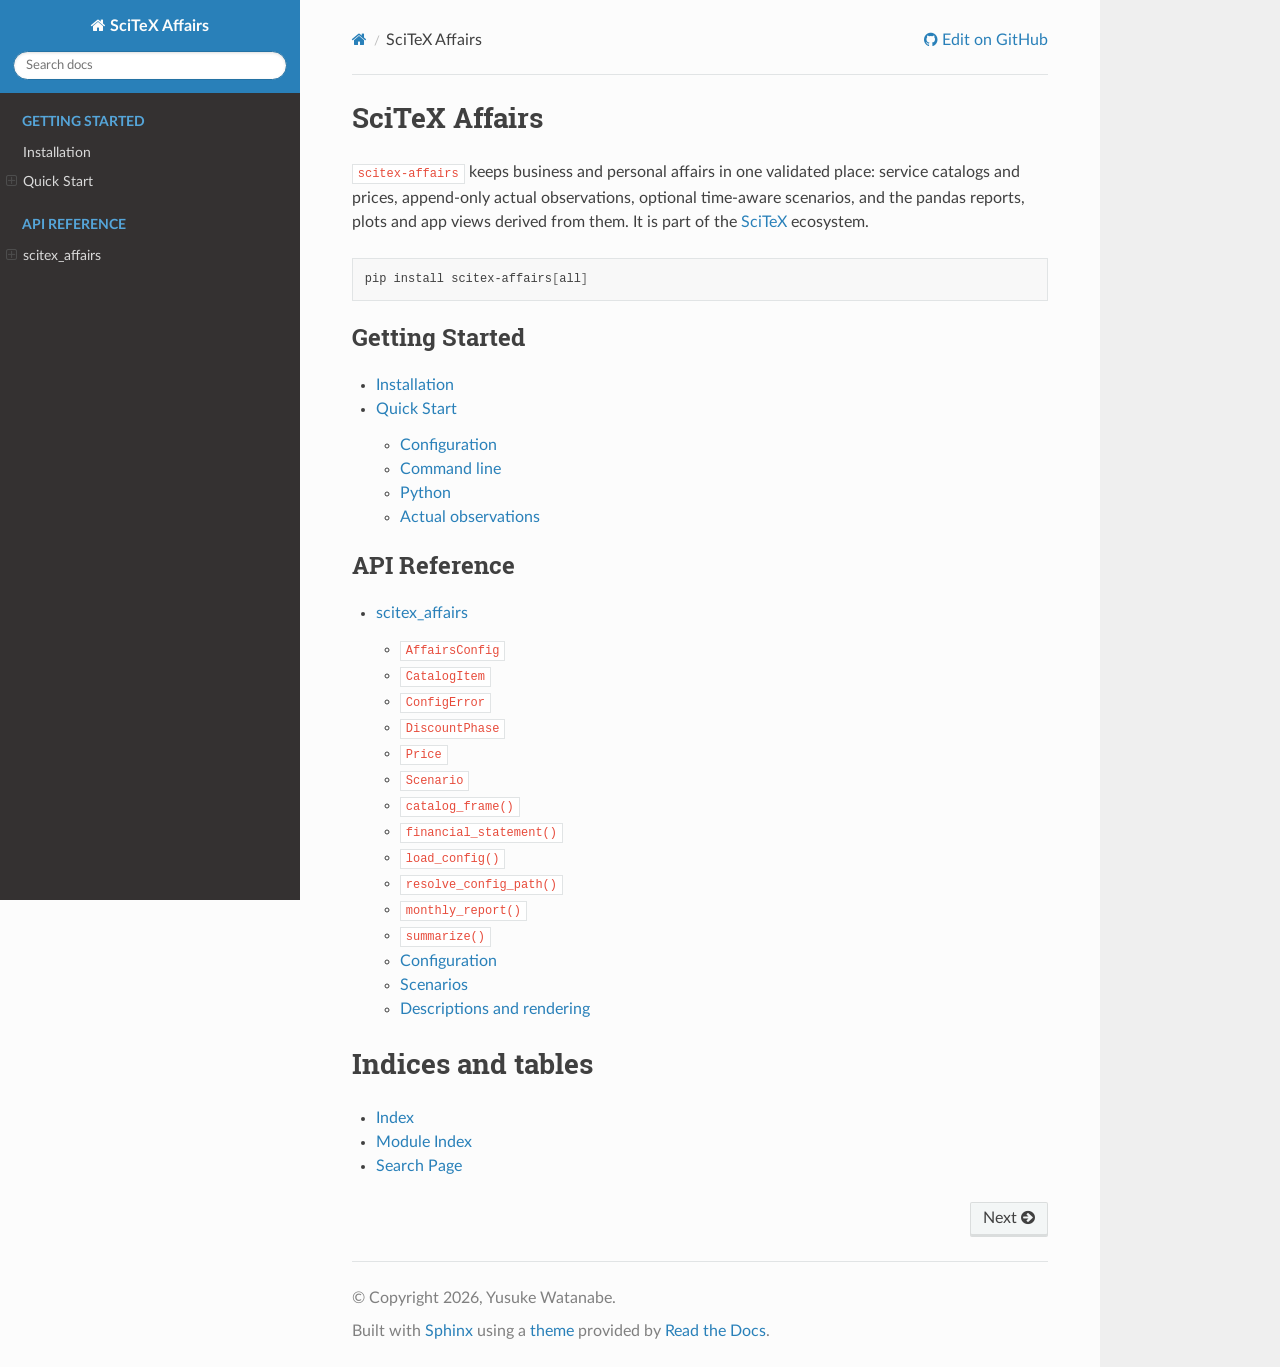
==== src/scitex_affairs/_sphinx_html/index.html @ 703b2a4b "Initial public release of scitex-affairs Business and personal affairs: catalogs, actuals, scenarios" ====
<!DOCTYPE html>
<html class="writer-html5" lang="en" data-content_root="./">
<head>
  <meta charset="utf-8" /><meta name="generator" content="Docutils 0.19: https://docutils.sourceforge.io/" />

  <meta name="viewport" content="width=device-width, initial-scale=1.0" />
  <title>SciTeX Affairs &mdash; SciTeX Affairs v0.1.0</title>
      <link rel="stylesheet" type="text/css" href="_static/pygments.css?v=b86133f3" />
      <link rel="stylesheet" type="text/css" href="_static/css/theme.css?v=9edc463e" />
      <link rel="stylesheet" type="text/css" href="_static/copybutton.css?v=76b2166b" />

  
      <script src="_static/jquery.js?v=5d32c60e"></script>
      <script src="_static/_sphinx_javascript_frameworks_compat.js?v=2cd50e6c"></script>
      <script src="_static/documentation_options.js?v=01f34227"></script>
      <script src="_static/doctools.js?v=9a2dae69"></script>
      <script src="_static/sphinx_highlight.js?v=dc90522c"></script>
      <script src="_static/clipboard.min.js?v=a7894cd8"></script>
      <script src="_static/copybutton.js?v=f281be69"></script>
    <script src="_static/js/theme.js"></script>
    <link rel="index" title="Index" href="genindex.html" />
    <link rel="search" title="Search" href="search.html" />
    <link rel="next" title="Installation" href="installation.html" /> 
</head>

<body class="wy-body-for-nav"> 
  <div class="wy-grid-for-nav">
    <nav data-toggle="wy-nav-shift" class="wy-nav-side">
      <div class="wy-side-scroll">
        <div class="wy-side-nav-search" >

          
          
          <a href="#" class="icon icon-home">
            SciTeX Affairs
          </a>
<div role="search">
  <form id="rtd-search-form" class="wy-form" action="search.html" method="get">
    <input type="text" name="q" placeholder="Search docs" aria-label="Search docs" />
    <input type="hidden" name="check_keywords" value="yes" />
    <input type="hidden" name="area" value="default" />
  </form>
</div>
        </div><div class="wy-menu wy-menu-vertical" data-spy="affix" role="navigation" aria-label="Navigation menu">
              <p class="caption" role="heading"><span class="caption-text">Getting Started</span></p>
<ul>
<li class="toctree-l1"><a class="reference internal" href="installation.html">Installation</a></li>
<li class="toctree-l1"><a class="reference internal" href="quickstart.html">Quick Start</a><ul>
<li class="toctree-l2"><a class="reference internal" href="quickstart.html#configuration">Configuration</a></li>
<li class="toctree-l2"><a class="reference internal" href="quickstart.html#command-line">Command line</a></li>
<li class="toctree-l2"><a class="reference internal" href="quickstart.html#python">Python</a></li>
<li class="toctree-l2"><a class="reference internal" href="quickstart.html#actual-observations">Actual observations</a></li>
</ul>
</li>
</ul>
<p class="caption" role="heading"><span class="caption-text">API Reference</span></p>
<ul>
<li class="toctree-l1"><a class="reference internal" href="api/scitex_affairs.html">scitex_affairs</a><ul>
<li class="toctree-l2"><a class="reference internal" href="api/scitex_affairs.html#scitex_affairs.AffairsConfig"><code class="docutils literal notranslate"><span class="pre">AffairsConfig</span></code></a><ul>
<li class="toctree-l3"><a class="reference internal" href="api/scitex_affairs.html#scitex_affairs.AffairsConfig.schema_version"><code class="docutils literal notranslate"><span class="pre">AffairsConfig.schema_version</span></code></a></li>
<li class="toctree-l3"><a class="reference internal" href="api/scitex_affairs.html#scitex_affairs.AffairsConfig.organization"><code class="docutils literal notranslate"><span class="pre">AffairsConfig.organization</span></code></a></li>
<li class="toctree-l3"><a class="reference internal" href="api/scitex_affairs.html#scitex_affairs.AffairsConfig.currency"><code class="docutils literal notranslate"><span class="pre">AffairsConfig.currency</span></code></a></li>
<li class="toctree-l3"><a class="reference internal" href="api/scitex_affairs.html#scitex_affairs.AffairsConfig.fiscal_year_start_month"><code class="docutils literal notranslate"><span class="pre">AffairsConfig.fiscal_year_start_month</span></code></a></li>
<li class="toctree-l3"><a class="reference internal" href="api/scitex_affairs.html#scitex_affairs.AffairsConfig.catalog"><code class="docutils literal notranslate"><span class="pre">AffairsConfig.catalog</span></code></a></li>
<li class="toctree-l3"><a class="reference internal" href="api/scitex_affairs.html#scitex_affairs.AffairsConfig.scenarios"><code class="docutils literal notranslate"><span class="pre">AffairsConfig.scenarios</span></code></a></li>
<li class="toctree-l3"><a class="reference internal" href="api/scitex_affairs.html#scitex_affairs.AffairsConfig.pricing_policies"><code class="docutils literal notranslate"><span class="pre">AffairsConfig.pricing_policies</span></code></a></li>
<li class="toctree-l3"><a class="reference internal" href="api/scitex_affairs.html#scitex_affairs.AffairsConfig.sources"><code class="docutils literal notranslate"><span class="pre">AffairsConfig.sources</span></code></a></li>
<li class="toctree-l3"><a class="reference internal" href="api/scitex_affairs.html#scitex_affairs.AffairsConfig.from_mapping"><code class="docutils literal notranslate"><span class="pre">AffairsConfig.from_mapping()</span></code></a></li>
</ul>
</li>
<li class="toctree-l2"><a class="reference internal" href="api/scitex_affairs.html#scitex_affairs.CatalogItem"><code class="docutils literal notranslate"><span class="pre">CatalogItem</span></code></a><ul>
<li class="toctree-l3"><a class="reference internal" href="api/scitex_affairs.html#scitex_affairs.CatalogItem.id"><code class="docutils literal notranslate"><span class="pre">CatalogItem.id</span></code></a></li>
<li class="toctree-l3"><a class="reference internal" href="api/scitex_affairs.html#scitex_affairs.CatalogItem.name"><code class="docutils literal notranslate"><span class="pre">CatalogItem.name</span></code></a></li>
<li class="toctree-l3"><a class="reference internal" href="api/scitex_affairs.html#scitex_affairs.CatalogItem.direction"><code class="docutils literal notranslate"><span class="pre">CatalogItem.direction</span></code></a></li>
<li class="toctree-l3"><a class="reference internal" href="api/scitex_affairs.html#scitex_affairs.CatalogItem.model"><code class="docutils literal notranslate"><span class="pre">CatalogItem.model</span></code></a></li>
<li class="toctree-l3"><a class="reference internal" href="api/scitex_affairs.html#scitex_affairs.CatalogItem.price"><code class="docutils literal notranslate"><span class="pre">CatalogItem.price</span></code></a></li>
<li class="toctree-l3"><a class="reference internal" href="api/scitex_affairs.html#scitex_affairs.CatalogItem.description"><code class="docutils literal notranslate"><span class="pre">CatalogItem.description</span></code></a></li>
<li class="toctree-l3"><a class="reference internal" href="api/scitex_affairs.html#scitex_affairs.CatalogItem.category"><code class="docutils literal notranslate"><span class="pre">CatalogItem.category</span></code></a></li>
<li class="toctree-l3"><a class="reference internal" href="api/scitex_affairs.html#scitex_affairs.CatalogItem.status"><code class="docutils literal notranslate"><span class="pre">CatalogItem.status</span></code></a></li>
<li class="toctree-l3"><a class="reference internal" href="api/scitex_affairs.html#scitex_affairs.CatalogItem.automated"><code class="docutils literal notranslate"><span class="pre">CatalogItem.automated</span></code></a></li>
<li class="toctree-l3"><a class="reference internal" href="api/scitex_affairs.html#scitex_affairs.CatalogItem.attributes"><code class="docutils literal notranslate"><span class="pre">CatalogItem.attributes</span></code></a></li>
<li class="toctree-l3"><a class="reference internal" href="api/scitex_affairs.html#scitex_affairs.CatalogItem.from_mapping"><code class="docutils literal notranslate"><span class="pre">CatalogItem.from_mapping()</span></code></a></li>
</ul>
</li>
<li class="toctree-l2"><a class="reference internal" href="api/scitex_affairs.html#scitex_affairs.ConfigError"><code class="docutils literal notranslate"><span class="pre">ConfigError</span></code></a></li>
<li class="toctree-l2"><a class="reference internal" href="api/scitex_affairs.html#scitex_affairs.DiscountPhase"><code class="docutils literal notranslate"><span class="pre">DiscountPhase</span></code></a><ul>
<li class="toctree-l3"><a class="reference internal" href="api/scitex_affairs.html#scitex_affairs.DiscountPhase.start"><code class="docutils literal notranslate"><span class="pre">DiscountPhase.start</span></code></a></li>
<li class="toctree-l3"><a class="reference internal" href="api/scitex_affairs.html#scitex_affairs.DiscountPhase.end"><code class="docutils literal notranslate"><span class="pre">DiscountPhase.end</span></code></a></li>
<li class="toctree-l3"><a class="reference internal" href="api/scitex_affairs.html#scitex_affairs.DiscountPhase.percent"><code class="docutils literal notranslate"><span class="pre">DiscountPhase.percent</span></code></a></li>
<li class="toctree-l3"><a class="reference internal" href="api/scitex_affairs.html#scitex_affairs.DiscountPhase.status"><code class="docutils literal notranslate"><span class="pre">DiscountPhase.status</span></code></a></li>
<li class="toctree-l3"><a class="reference internal" href="api/scitex_affairs.html#scitex_affairs.DiscountPhase.label"><code class="docutils literal notranslate"><span class="pre">DiscountPhase.label</span></code></a></li>
<li class="toctree-l3"><a class="reference internal" href="api/scitex_affairs.html#scitex_affairs.DiscountPhase.contains"><code class="docutils literal notranslate"><span class="pre">DiscountPhase.contains()</span></code></a></li>
</ul>
</li>
<li class="toctree-l2"><a class="reference internal" href="api/scitex_affairs.html#scitex_affairs.Price"><code class="docutils literal notranslate"><span class="pre">Price</span></code></a><ul>
<li class="toctree-l3"><a class="reference internal" href="api/scitex_affairs.html#scitex_affairs.Price.amount"><code class="docutils literal notranslate"><span class="pre">Price.amount</span></code></a></li>
<li class="toctree-l3"><a class="reference internal" href="api/scitex_affairs.html#scitex_affairs.Price.interval"><code class="docutils literal notranslate"><span class="pre">Price.interval</span></code></a></li>
<li class="toctree-l3"><a class="reference internal" href="api/scitex_affairs.html#scitex_affairs.Price.unit"><code class="docutils literal notranslate"><span class="pre">Price.unit</span></code></a></li>
<li class="toctree-l3"><a class="reference internal" href="api/scitex_affairs.html#scitex_affairs.Price.kind"><code class="docutils literal notranslate"><span class="pre">Price.kind</span></code></a></li>
<li class="toctree-l3"><a class="reference internal" href="api/scitex_affairs.html#scitex_affairs.Price.list_amount"><code class="docutils literal notranslate"><span class="pre">Price.list_amount</span></code></a></li>
<li class="toctree-l3"><a class="reference internal" href="api/scitex_affairs.html#scitex_affairs.Price.discount_percent"><code class="docutils literal notranslate"><span class="pre">Price.discount_percent</span></code></a></li>
<li class="toctree-l3"><a class="reference internal" href="api/scitex_affairs.html#scitex_affairs.Price.markup_percent"><code class="docutils literal notranslate"><span class="pre">Price.markup_percent</span></code></a></li>
<li class="toctree-l3"><a class="reference internal" href="api/scitex_affairs.html#scitex_affairs.Price.policy"><code class="docutils literal notranslate"><span class="pre">Price.policy</span></code></a></li>
<li class="toctree-l3"><a class="reference internal" href="api/scitex_affairs.html#scitex_affairs.Price.discount_schedule"><code class="docutils literal notranslate"><span class="pre">Price.discount_schedule</span></code></a></li>
<li class="toctree-l3"><a class="reference internal" href="api/scitex_affairs.html#scitex_affairs.Price.from_mapping"><code class="docutils literal notranslate"><span class="pre">Price.from_mapping()</span></code></a></li>
<li class="toctree-l3"><a class="reference internal" href="api/scitex_affairs.html#scitex_affairs.Price.amount_on"><code class="docutils literal notranslate"><span class="pre">Price.amount_on()</span></code></a></li>
</ul>
</li>
<li class="toctree-l2"><a class="reference internal" href="api/scitex_affairs.html#scitex_affairs.Scenario"><code class="docutils literal notranslate"><span class="pre">Scenario</span></code></a><ul>
<li class="toctree-l3"><a class="reference internal" href="api/scitex_affairs.html#scitex_affairs.Scenario.id"><code class="docutils literal notranslate"><span class="pre">Scenario.id</span></code></a></li>
<li class="toctree-l3"><a class="reference internal" href="api/scitex_affairs.html#scitex_affairs.Scenario.label"><code class="docutils literal notranslate"><span class="pre">Scenario.label</span></code></a></li>
<li class="toctree-l3"><a class="reference internal" href="api/scitex_affairs.html#scitex_affairs.Scenario.status"><code class="docutils literal notranslate"><span class="pre">Scenario.status</span></code></a></li>
<li class="toctree-l3"><a class="reference internal" href="api/scitex_affairs.html#scitex_affairs.Scenario.start_date"><code class="docutils literal notranslate"><span class="pre">Scenario.start_date</span></code></a></li>
<li class="toctree-l3"><a class="reference internal" href="api/scitex_affairs.html#scitex_affairs.Scenario.end_date"><code class="docutils literal notranslate"><span class="pre">Scenario.end_date</span></code></a></li>
<li class="toctree-l3"><a class="reference internal" href="api/scitex_affairs.html#scitex_affairs.Scenario.series"><code class="docutils literal notranslate"><span class="pre">Scenario.series</span></code></a></li>
<li class="toctree-l3"><a class="reference internal" href="api/scitex_affairs.html#scitex_affairs.Scenario.from_mapping"><code class="docutils literal notranslate"><span class="pre">Scenario.from_mapping()</span></code></a></li>
</ul>
</li>
<li class="toctree-l2"><a class="reference internal" href="api/scitex_affairs.html#scitex_affairs.catalog_frame"><code class="docutils literal notranslate"><span class="pre">catalog_frame()</span></code></a></li>
<li class="toctree-l2"><a class="reference internal" href="api/scitex_affairs.html#scitex_affairs.financial_statement"><code class="docutils literal notranslate"><span class="pre">financial_statement()</span></code></a></li>
<li class="toctree-l2"><a class="reference internal" href="api/scitex_affairs.html#scitex_affairs.load_config"><code class="docutils literal notranslate"><span class="pre">load_config()</span></code></a></li>
<li class="toctree-l2"><a class="reference internal" href="api/scitex_affairs.html#scitex_affairs.resolve_config_path"><code class="docutils literal notranslate"><span class="pre">resolve_config_path()</span></code></a></li>
<li class="toctree-l2"><a class="reference internal" href="api/scitex_affairs.html#scitex_affairs.monthly_report"><code class="docutils literal notranslate"><span class="pre">monthly_report()</span></code></a></li>
<li class="toctree-l2"><a class="reference internal" href="api/scitex_affairs.html#scitex_affairs.summarize"><code class="docutils literal notranslate"><span class="pre">summarize()</span></code></a></li>
<li class="toctree-l2"><a class="reference internal" href="api/scitex_affairs.html#module-scitex_affairs.config">Configuration</a><ul>
<li class="toctree-l3"><a class="reference internal" href="api/scitex_affairs.html#scitex_affairs.config.ConfigError"><code class="docutils literal notranslate"><span class="pre">ConfigError</span></code></a></li>
<li class="toctree-l3"><a class="reference internal" href="api/scitex_affairs.html#scitex_affairs.config.DiscountPhase"><code class="docutils literal notranslate"><span class="pre">DiscountPhase</span></code></a><ul>
<li class="toctree-l4"><a class="reference internal" href="api/scitex_affairs.html#scitex_affairs.config.DiscountPhase.start"><code class="docutils literal notranslate"><span class="pre">DiscountPhase.start</span></code></a></li>
<li class="toctree-l4"><a class="reference internal" href="api/scitex_affairs.html#scitex_affairs.config.DiscountPhase.end"><code class="docutils literal notranslate"><span class="pre">DiscountPhase.end</span></code></a></li>
<li class="toctree-l4"><a class="reference internal" href="api/scitex_affairs.html#scitex_affairs.config.DiscountPhase.percent"><code class="docutils literal notranslate"><span class="pre">DiscountPhase.percent</span></code></a></li>
<li class="toctree-l4"><a class="reference internal" href="api/scitex_affairs.html#scitex_affairs.config.DiscountPhase.status"><code class="docutils literal notranslate"><span class="pre">DiscountPhase.status</span></code></a></li>
<li class="toctree-l4"><a class="reference internal" href="api/scitex_affairs.html#scitex_affairs.config.DiscountPhase.label"><code class="docutils literal notranslate"><span class="pre">DiscountPhase.label</span></code></a></li>
<li class="toctree-l4"><a class="reference internal" href="api/scitex_affairs.html#scitex_affairs.config.DiscountPhase.contains"><code class="docutils literal notranslate"><span class="pre">DiscountPhase.contains()</span></code></a></li>
</ul>
</li>
<li class="toctree-l3"><a class="reference internal" href="api/scitex_affairs.html#scitex_affairs.config.Price"><code class="docutils literal notranslate"><span class="pre">Price</span></code></a><ul>
<li class="toctree-l4"><a class="reference internal" href="api/scitex_affairs.html#scitex_affairs.config.Price.amount"><code class="docutils literal notranslate"><span class="pre">Price.amount</span></code></a></li>
<li class="toctree-l4"><a class="reference internal" href="api/scitex_affairs.html#scitex_affairs.config.Price.interval"><code class="docutils literal notranslate"><span class="pre">Price.interval</span></code></a></li>
<li class="toctree-l4"><a class="reference internal" href="api/scitex_affairs.html#scitex_affairs.config.Price.unit"><code class="docutils literal notranslate"><span class="pre">Price.unit</span></code></a></li>
<li class="toctree-l4"><a class="reference internal" href="api/scitex_affairs.html#scitex_affairs.config.Price.kind"><code class="docutils literal notranslate"><span class="pre">Price.kind</span></code></a></li>
<li class="toctree-l4"><a class="reference internal" href="api/scitex_affairs.html#scitex_affairs.config.Price.list_amount"><code class="docutils literal notranslate"><span class="pre">Price.list_amount</span></code></a></li>
<li class="toctree-l4"><a class="reference internal" href="api/scitex_affairs.html#scitex_affairs.config.Price.discount_percent"><code class="docutils literal notranslate"><span class="pre">Price.discount_percent</span></code></a></li>
<li class="toctree-l4"><a class="reference internal" href="api/scitex_affairs.html#scitex_affairs.config.Price.markup_percent"><code class="docutils literal notranslate"><span class="pre">Price.markup_percent</span></code></a></li>
<li class="toctree-l4"><a class="reference internal" href="api/scitex_affairs.html#scitex_affairs.config.Price.policy"><code class="docutils literal notranslate"><span class="pre">Price.policy</span></code></a></li>
<li class="toctree-l4"><a class="reference internal" href="api/scitex_affairs.html#scitex_affairs.config.Price.discount_schedule"><code class="docutils literal notranslate"><span class="pre">Price.discount_schedule</span></code></a></li>
<li class="toctree-l4"><a class="reference internal" href="api/scitex_affairs.html#scitex_affairs.config.Price.from_mapping"><code class="docutils literal notranslate"><span class="pre">Price.from_mapping()</span></code></a></li>
<li class="toctree-l4"><a class="reference internal" href="api/scitex_affairs.html#scitex_affairs.config.Price.amount_on"><code class="docutils literal notranslate"><span class="pre">Price.amount_on()</span></code></a></li>
</ul>
</li>
<li class="toctree-l3"><a class="reference internal" href="api/scitex_affairs.html#scitex_affairs.config.CatalogItem"><code class="docutils literal notranslate"><span class="pre">CatalogItem</span></code></a><ul>
<li class="toctree-l4"><a class="reference internal" href="api/scitex_affairs.html#scitex_affairs.config.CatalogItem.id"><code class="docutils literal notranslate"><span class="pre">CatalogItem.id</span></code></a></li>
<li class="toctree-l4"><a class="reference internal" href="api/scitex_affairs.html#scitex_affairs.config.CatalogItem.name"><code class="docutils literal notranslate"><span class="pre">CatalogItem.name</span></code></a></li>
<li class="toctree-l4"><a class="reference internal" href="api/scitex_affairs.html#scitex_affairs.config.CatalogItem.direction"><code class="docutils literal notranslate"><span class="pre">CatalogItem.direction</span></code></a></li>
<li class="toctree-l4"><a class="reference internal" href="api/scitex_affairs.html#scitex_affairs.config.CatalogItem.model"><code class="docutils literal notranslate"><span class="pre">CatalogItem.model</span></code></a></li>
<li class="toctree-l4"><a class="reference internal" href="api/scitex_affairs.html#scitex_affairs.config.CatalogItem.price"><code class="docutils literal notranslate"><span class="pre">CatalogItem.price</span></code></a></li>
<li class="toctree-l4"><a class="reference internal" href="api/scitex_affairs.html#scitex_affairs.config.CatalogItem.description"><code class="docutils literal notranslate"><span class="pre">CatalogItem.description</span></code></a></li>
<li class="toctree-l4"><a class="reference internal" href="api/scitex_affairs.html#scitex_affairs.config.CatalogItem.category"><code class="docutils literal notranslate"><span class="pre">CatalogItem.category</span></code></a></li>
<li class="toctree-l4"><a class="reference internal" href="api/scitex_affairs.html#scitex_affairs.config.CatalogItem.status"><code class="docutils literal notranslate"><span class="pre">CatalogItem.status</span></code></a></li>
<li class="toctree-l4"><a class="reference internal" href="api/scitex_affairs.html#scitex_affairs.config.CatalogItem.automated"><code class="docutils literal notranslate"><span class="pre">CatalogItem.automated</span></code></a></li>
<li class="toctree-l4"><a class="reference internal" href="api/scitex_affairs.html#scitex_affairs.config.CatalogItem.attributes"><code class="docutils literal notranslate"><span class="pre">CatalogItem.attributes</span></code></a></li>
<li class="toctree-l4"><a class="reference internal" href="api/scitex_affairs.html#scitex_affairs.config.CatalogItem.from_mapping"><code class="docutils literal notranslate"><span class="pre">CatalogItem.from_mapping()</span></code></a></li>
</ul>
</li>
<li class="toctree-l3"><a class="reference internal" href="api/scitex_affairs.html#scitex_affairs.config.Scenario"><code class="docutils literal notranslate"><span class="pre">Scenario</span></code></a><ul>
<li class="toctree-l4"><a class="reference internal" href="api/scitex_affairs.html#scitex_affairs.config.Scenario.id"><code class="docutils literal notranslate"><span class="pre">Scenario.id</span></code></a></li>
<li class="toctree-l4"><a class="reference internal" href="api/scitex_affairs.html#scitex_affairs.config.Scenario.label"><code class="docutils literal notranslate"><span class="pre">Scenario.label</span></code></a></li>
<li class="toctree-l4"><a class="reference internal" href="api/scitex_affairs.html#scitex_affairs.config.Scenario.status"><code class="docutils literal notranslate"><span class="pre">Scenario.status</span></code></a></li>
<li class="toctree-l4"><a class="reference internal" href="api/scitex_affairs.html#scitex_affairs.config.Scenario.start_date"><code class="docutils literal notranslate"><span class="pre">Scenario.start_date</span></code></a></li>
<li class="toctree-l4"><a class="reference internal" href="api/scitex_affairs.html#scitex_affairs.config.Scenario.end_date"><code class="docutils literal notranslate"><span class="pre">Scenario.end_date</span></code></a></li>
<li class="toctree-l4"><a class="reference internal" href="api/scitex_affairs.html#scitex_affairs.config.Scenario.series"><code class="docutils literal notranslate"><span class="pre">Scenario.series</span></code></a></li>
<li class="toctree-l4"><a class="reference internal" href="api/scitex_affairs.html#scitex_affairs.config.Scenario.from_mapping"><code class="docutils literal notranslate"><span class="pre">Scenario.from_mapping()</span></code></a></li>
</ul>
</li>
<li class="toctree-l3"><a class="reference internal" href="api/scitex_affairs.html#scitex_affairs.config.AffairsConfig"><code class="docutils literal notranslate"><span class="pre">AffairsConfig</span></code></a><ul>
<li class="toctree-l4"><a class="reference internal" href="api/scitex_affairs.html#scitex_affairs.config.AffairsConfig.schema_version"><code class="docutils literal notranslate"><span class="pre">AffairsConfig.schema_version</span></code></a></li>
<li class="toctree-l4"><a class="reference internal" href="api/scitex_affairs.html#scitex_affairs.config.AffairsConfig.organization"><code class="docutils literal notranslate"><span class="pre">AffairsConfig.organization</span></code></a></li>
<li class="toctree-l4"><a class="reference internal" href="api/scitex_affairs.html#scitex_affairs.config.AffairsConfig.currency"><code class="docutils literal notranslate"><span class="pre">AffairsConfig.currency</span></code></a></li>
<li class="toctree-l4"><a class="reference internal" href="api/scitex_affairs.html#scitex_affairs.config.AffairsConfig.fiscal_year_start_month"><code class="docutils literal notranslate"><span class="pre">AffairsConfig.fiscal_year_start_month</span></code></a></li>
<li class="toctree-l4"><a class="reference internal" href="api/scitex_affairs.html#scitex_affairs.config.AffairsConfig.catalog"><code class="docutils literal notranslate"><span class="pre">AffairsConfig.catalog</span></code></a></li>
<li class="toctree-l4"><a class="reference internal" href="api/scitex_affairs.html#scitex_affairs.config.AffairsConfig.scenarios"><code class="docutils literal notranslate"><span class="pre">AffairsConfig.scenarios</span></code></a></li>
<li class="toctree-l4"><a class="reference internal" href="api/scitex_affairs.html#scitex_affairs.config.AffairsConfig.pricing_policies"><code class="docutils literal notranslate"><span class="pre">AffairsConfig.pricing_policies</span></code></a></li>
<li class="toctree-l4"><a class="reference internal" href="api/scitex_affairs.html#scitex_affairs.config.AffairsConfig.sources"><code class="docutils literal notranslate"><span class="pre">AffairsConfig.sources</span></code></a></li>
<li class="toctree-l4"><a class="reference internal" href="api/scitex_affairs.html#scitex_affairs.config.AffairsConfig.from_mapping"><code class="docutils literal notranslate"><span class="pre">AffairsConfig.from_mapping()</span></code></a></li>
</ul>
</li>
<li class="toctree-l3"><a class="reference internal" href="api/scitex_affairs.html#scitex_affairs.config.resolve_config_path"><code class="docutils literal notranslate"><span class="pre">resolve_config_path()</span></code></a></li>
<li class="toctree-l3"><a class="reference internal" href="api/scitex_affairs.html#scitex_affairs.config.load_config"><code class="docutils literal notranslate"><span class="pre">load_config()</span></code></a></li>
</ul>
</li>
<li class="toctree-l2"><a class="reference internal" href="api/scitex_affairs.html#module-scitex_affairs.scenario">Scenarios</a><ul>
<li class="toctree-l3"><a class="reference internal" href="api/scitex_affairs.html#scitex_affairs.scenario.monthly_report"><code class="docutils literal notranslate"><span class="pre">monthly_report()</span></code></a></li>
</ul>
</li>
<li class="toctree-l2"><a class="reference internal" href="api/scitex_affairs.html#module-scitex_affairs.describe">Descriptions and rendering</a><ul>
<li class="toctree-l3"><a class="reference internal" href="api/scitex_affairs.html#scitex_affairs.describe.catalog_frame"><code class="docutils literal notranslate"><span class="pre">catalog_frame()</span></code></a></li>
<li class="toctree-l3"><a class="reference internal" href="api/scitex_affairs.html#scitex_affairs.describe.summarize"><code class="docutils literal notranslate"><span class="pre">summarize()</span></code></a></li>
<li class="toctree-l3"><a class="reference internal" href="api/scitex_affairs.html#scitex_affairs.describe.financial_statement"><code class="docutils literal notranslate"><span class="pre">financial_statement()</span></code></a></li>
<li class="toctree-l3"><a class="reference internal" href="api/scitex_affairs.html#scitex_affairs.render.render_frame"><code class="docutils literal notranslate"><span class="pre">render_frame()</span></code></a></li>
<li class="toctree-l3"><a class="reference internal" href="api/scitex_affairs.html#scitex_affairs.render.write_frame"><code class="docutils literal notranslate"><span class="pre">write_frame()</span></code></a></li>
</ul>
</li>
</ul>
</li>
</ul>

        </div>
      </div>
    </nav>

    <section data-toggle="wy-nav-shift" class="wy-nav-content-wrap"><nav class="wy-nav-top" aria-label="Mobile navigation menu" >
          <i data-toggle="wy-nav-top" class="fa fa-bars"></i>
          <a href="#">SciTeX Affairs</a>
      </nav>

      <div class="wy-nav-content">
        <div class="rst-content">
          <div role="navigation" aria-label="Page navigation">
  <ul class="wy-breadcrumbs">
      <li><a href="#" class="icon icon-home" aria-label="Home"></a></li>
      <li class="breadcrumb-item active">SciTeX Affairs</li>
      <li class="wy-breadcrumbs-aside">
              <a href="https://github.com/scitex-ai/scitex-affairs/blob/develop/docs/sphinx/index.rst" class="fa fa-github"> Edit on GitHub</a>
      </li>
  </ul>
  <hr/>
</div>
          <div role="main" class="document" itemscope="itemscope" itemtype="http://schema.org/Article">
           <div itemprop="articleBody">
             
  <section id="scitex-affairs">
<h1>SciTeX Affairs<a class="headerlink" href="#scitex-affairs" title="Link to this heading"></a></h1>
<p><code class="docutils literal notranslate"><span class="pre">scitex-affairs</span></code> keeps business and personal affairs in one validated place:
service catalogs and prices, append-only actual observations, optional
time-aware scenarios, and the pandas reports, plots and app views derived
from them. It is part of the <a class="reference external" href="https://scitex.ai">SciTeX</a> ecosystem.</p>
<div class="highlight-bash notranslate"><div class="highlight"><pre><span></span>pip<span class="w"> </span>install<span class="w"> </span>scitex-affairs<span class="o">[</span>all<span class="o">]</span>
</pre></div>
</div>
<div class="toctree-wrapper compound">
<p class="caption" role="heading"><span class="caption-text">Getting Started</span></p>
<ul>
<li class="toctree-l1"><a class="reference internal" href="installation.html">Installation</a></li>
<li class="toctree-l1"><a class="reference internal" href="quickstart.html">Quick Start</a><ul>
<li class="toctree-l2"><a class="reference internal" href="quickstart.html#configuration">Configuration</a></li>
<li class="toctree-l2"><a class="reference internal" href="quickstart.html#command-line">Command line</a></li>
<li class="toctree-l2"><a class="reference internal" href="quickstart.html#python">Python</a></li>
<li class="toctree-l2"><a class="reference internal" href="quickstart.html#actual-observations">Actual observations</a></li>
</ul>
</li>
</ul>
</div>
<div class="toctree-wrapper compound">
<p class="caption" role="heading"><span class="caption-text">API Reference</span></p>
<ul>
<li class="toctree-l1"><a class="reference internal" href="api/scitex_affairs.html">scitex_affairs</a><ul>
<li class="toctree-l2"><a class="reference internal" href="api/scitex_affairs.html#scitex_affairs.AffairsConfig"><code class="docutils literal notranslate"><span class="pre">AffairsConfig</span></code></a></li>
<li class="toctree-l2"><a class="reference internal" href="api/scitex_affairs.html#scitex_affairs.CatalogItem"><code class="docutils literal notranslate"><span class="pre">CatalogItem</span></code></a></li>
<li class="toctree-l2"><a class="reference internal" href="api/scitex_affairs.html#scitex_affairs.ConfigError"><code class="docutils literal notranslate"><span class="pre">ConfigError</span></code></a></li>
<li class="toctree-l2"><a class="reference internal" href="api/scitex_affairs.html#scitex_affairs.DiscountPhase"><code class="docutils literal notranslate"><span class="pre">DiscountPhase</span></code></a></li>
<li class="toctree-l2"><a class="reference internal" href="api/scitex_affairs.html#scitex_affairs.Price"><code class="docutils literal notranslate"><span class="pre">Price</span></code></a></li>
<li class="toctree-l2"><a class="reference internal" href="api/scitex_affairs.html#scitex_affairs.Scenario"><code class="docutils literal notranslate"><span class="pre">Scenario</span></code></a></li>
<li class="toctree-l2"><a class="reference internal" href="api/scitex_affairs.html#scitex_affairs.catalog_frame"><code class="docutils literal notranslate"><span class="pre">catalog_frame()</span></code></a></li>
<li class="toctree-l2"><a class="reference internal" href="api/scitex_affairs.html#scitex_affairs.financial_statement"><code class="docutils literal notranslate"><span class="pre">financial_statement()</span></code></a></li>
<li class="toctree-l2"><a class="reference internal" href="api/scitex_affairs.html#scitex_affairs.load_config"><code class="docutils literal notranslate"><span class="pre">load_config()</span></code></a></li>
<li class="toctree-l2"><a class="reference internal" href="api/scitex_affairs.html#scitex_affairs.resolve_config_path"><code class="docutils literal notranslate"><span class="pre">resolve_config_path()</span></code></a></li>
<li class="toctree-l2"><a class="reference internal" href="api/scitex_affairs.html#scitex_affairs.monthly_report"><code class="docutils literal notranslate"><span class="pre">monthly_report()</span></code></a></li>
<li class="toctree-l2"><a class="reference internal" href="api/scitex_affairs.html#scitex_affairs.summarize"><code class="docutils literal notranslate"><span class="pre">summarize()</span></code></a></li>
<li class="toctree-l2"><a class="reference internal" href="api/scitex_affairs.html#module-scitex_affairs.config">Configuration</a></li>
<li class="toctree-l2"><a class="reference internal" href="api/scitex_affairs.html#module-scitex_affairs.scenario">Scenarios</a></li>
<li class="toctree-l2"><a class="reference internal" href="api/scitex_affairs.html#module-scitex_affairs.describe">Descriptions and rendering</a></li>
</ul>
</li>
</ul>
</div>
</section>
<section id="indices-and-tables">
<h1>Indices and tables<a class="headerlink" href="#indices-and-tables" title="Link to this heading"></a></h1>
<ul class="simple">
<li><p><a class="reference internal" href="genindex.html"><span class="std std-ref">Index</span></a></p></li>
<li><p><a class="reference internal" href="py-modindex.html"><span class="std std-ref">Module Index</span></a></p></li>
<li><p><a class="reference internal" href="search.html"><span class="std std-ref">Search Page</span></a></p></li>
</ul>
</section>


           </div>
          </div>
          <footer><div class="rst-footer-buttons" role="navigation" aria-label="Footer">
        <a href="installation.html" class="btn btn-neutral float-right" title="Installation" accesskey="n" rel="next">Next <span class="fa fa-arrow-circle-right" aria-hidden="true"></span></a>
    </div>

  <hr/>

  <div role="contentinfo">
    <p>&#169; Copyright 2026, Yusuke Watanabe.</p>
  </div>

  Built with <a href="https://www.sphinx-doc.org/">Sphinx</a> using a
    <a href="https://github.com/readthedocs/sphinx_rtd_theme">theme</a>
    provided by <a href="https://readthedocs.org">Read the Docs</a>.
   

</footer>
        </div>
      </div>
    </section>
  </div>
  <script>
      jQuery(function () {
          SphinxRtdTheme.Navigation.enable(true);
      });
  </script> 

</body>
</html>
---- src/scitex_affairs/_sphinx_html/_static/pygments.css ----
pre { line-height: 125%; }
td.linenos .normal { color: inherit; background-color: transparent; padding-left: 5px; padding-right: 5px; }
span.linenos { color: inherit; background-color: transparent; padding-left: 5px; padding-right: 5px; }
td.linenos .special { color: #000000; background-color: #ffffc0; padding-left: 5px; padding-right: 5px; }
span.linenos.special { color: #000000; background-color: #ffffc0; padding-left: 5px; padding-right: 5px; }
.highlight .hll { background-color: #ffffcc }
.highlight { background: #f8f8f8; }
.highlight .c { color: #3D7B7B; font-style: italic } /* Comment */
.highlight .err { border: 1px solid #F00 } /* Error */
.highlight .k { color: #008000; font-weight: bold } /* Keyword */
.highlight .o { color: #666 } /* Operator */
.highlight .ch { color: #3D7B7B; font-style: italic } /* Comment.Hashbang */
.highlight .cm { color: #3D7B7B; font-style: italic } /* Comment.Multiline */
.highlight .cp { color: #9C6500 } /* Comment.Preproc */
.highlight .cpf { color: #3D7B7B; font-style: italic } /* Comment.PreprocFile */
.highlight .c1 { color: #3D7B7B; font-style: italic } /* Comment.Single */
.highlight .cs { color: #3D7B7B; font-style: italic } /* Comment.Special */
.highlight .gd { color: #A00000 } /* Generic.Deleted */
.highlight .ge { font-style: italic } /* Generic.Emph */
.highlight .ges { font-weight: bold; font-style: italic } /* Generic.EmphStrong */
.highlight .gr { color: #E40000 } /* Generic.Error */
.highlight .gh { color: #000080; font-weight: bold } /* Generic.Heading */
.highlight .gi { color: #008400 } /* Generic.Inserted */
.highlight .go { color: #717171 } /* Generic.Output */
.highlight .gp { color: #000080; font-weight: bold } /* Generic.Prompt */
.highlight .gs { font-weight: bold } /* Generic.Strong */
.highlight .gu { color: #800080; font-weight: bold } /* Generic.Subheading */
.highlight .gt { color: #04D } /* Generic.Traceback */
.highlight .kc { color: #008000; font-weight: bold } /* Keyword.Constant */
.highlight .kd { color: #008000; font-weight: bold } /* Keyword.Declaration */
.highlight .kn { color: #008000; font-weight: bold } /* Keyword.Namespace */
.highlight .kp { color: #008000 } /* Keyword.Pseudo */
.highlight .kr { color: #008000; font-weight: bold } /* Keyword.Reserved */
.highlight .kt { color: #B00040 } /* Keyword.Type */
.highlight .m { color: #666 } /* Literal.Number */
.highlight .s { color: #BA2121 } /* Literal.String */
.highlight .na { color: #687822 } /* Name.Attribute */
.highlight .nb { color: #008000 } /* Name.Builtin */
.highlight .nc { color: #00F; font-weight: bold } /* Name.Class */
.highlight .no { color: #800 } /* Name.Constant */
.highlight .nd { color: #A2F } /* Name.Decorator */
.highlight .ni { color: #717171; font-weight: bold } /* Name.Entity */
.highlight .ne { color: #CB3F38; font-weight: bold } /* Name.Exception */
.highlight .nf { color: #00F } /* Name.Function */
.highlight .nl { color: #767600 } /* Name.Label */
.highlight .nn { color: #00F; font-weight: bold } /* Name.Namespace */
.highlight .nt { color: #008000; font-weight: bold } /* Name.Tag */
.highlight .nv { color: #19177C } /* Name.Variable */
.highlight .ow { color: #A2F; font-weight: bold } /* Operator.Word */
.highlight .w { color: #BBB } /* Text.Whitespace */
.highlight .mb { color: #666 } /* Literal.Number.Bin */
.highlight .mf { color: #666 } /* Literal.Number.Float */
.highlight .mh { color: #666 } /* Literal.Number.Hex */
.highlight .mi { color: #666 } /* Literal.Number.Integer */
.highlight .mo { color: #666 } /* Literal.Number.Oct */
.highlight .sa { color: #BA2121 } /* Literal.String.Affix */
.highlight .sb { color: #BA2121 } /* Literal.String.Backtick */
.highlight .sc { color: #BA2121 } /* Literal.String.Char */
.highlight .dl { color: #BA2121 } /* Literal.String.Delimiter */
.highlight .sd { color: #BA2121; font-style: italic } /* Literal.String.Doc */
.highlight .s2 { color: #BA2121 } /* Literal.String.Double */
.highlight .se { color: #AA5D1F; font-weight: bold } /* Literal.String.Escape */
.highlight .sh { color: #BA2121 } /* Literal.String.Heredoc */
.highlight .si { color: #A45A77; font-weight: bold } /* Literal.String.Interpol */
.highlight .sx { color: #008000 } /* Literal.String.Other */
.highlight .sr { color: #A45A77 } /* Literal.String.Regex */
.highlight .s1 { color: #BA2121 } /* Literal.String.Single */
.highlight .ss { color: #19177C } /* Literal.String.Symbol */
.highlight .bp { color: #008000 } /* Name.Builtin.Pseudo */
.highlight .fm { color: #00F } /* Name.Function.Magic */
.highlight .vc { color: #19177C } /* Name.Variable.Class */
.highlight .vg { color: #19177C } /* Name.Variable.Global */
.highlight .vi { color: #19177C } /* Name.Variable.Instance */
.highlight .vm { color: #19177C } /* Name.Variable.Magic */
.highlight .il { color: #666 } /* Literal.Number.Integer.Long */
---- src/scitex_affairs/_sphinx_html/_static/css/theme.css ----
html{box-sizing:border-box}*,:after,:before{box-sizing:inherit}article,aside,details,figcaption,figure,footer,header,hgroup,nav,section{display:block}audio,canvas,video{display:inline-block;*display:inline;*zoom:1}[hidden],audio:not([controls]){display:none}*{-webkit-box-sizing:border-box;-moz-box-sizing:border-box;box-sizing:border-box}html{font-size:100%;-webkit-text-size-adjust:100%;-ms-text-size-adjust:100%}body{margin:0}a:active,a:hover{outline:0}abbr[title]{border-bottom:1px dotted}b,strong{font-weight:700}blockquote{margin:0}dfn{font-style:italic}ins{background:#ff9;text-decoration:none}ins,mark{color:#000}mark{background:#ff0;font-style:italic;font-weight:700}.rst-content code,.rst-content tt,code,kbd,pre,samp{font-family:monospace,serif;_font-family:courier new,monospace;font-size:1em}pre{white-space:pre}q{quotes:none}q:after,q:before{content:"";content:none}small{font-size:85%}sub,sup{font-size:75%;line-height:0;position:relative;vertical-align:baseline}sup{top:-.5em}sub{bottom:-.25em}dl,ol,ul{margin:0;padding:0;list-style:none;list-style-image:none}li{list-style:none}dd{margin:0}img{border:0;-ms-interpolation-mode:bicubic;vertical-align:middle;max-width:100%}svg:not(:root){overflow:hidden}figure,form{margin:0}label{cursor:pointer}button,input,select,textarea{font-size:100%;margin:0;vertical-align:baseline;*vertical-align:middle}button,input{line-height:normal}button,input[type=button],input[type=reset],input[type=submit]{cursor:pointer;-webkit-appearance:button;*overflow:visible}button[disabled],input[disabled]{cursor:default}input[type=search]{-webkit-appearance:textfield;-moz-box-sizing:content-box;-webkit-box-sizing:content-box;box-sizing:content-box}textarea{resize:vertical}table{border-collapse:collapse;border-spacing:0}td{vertical-align:top}.chromeframe{margin:.2em 0;background:#ccc;color:#000;padding:.2em 0}.ir{display:block;border:0;text-indent:-999em;overflow:hidden;background-color:transparent;background-repeat:no-repeat;text-align:left;direction:ltr;*line-height:0}.ir br{display:none}.hidden{display:none!important;visibility:hidden}.visuallyhidden{border:0;clip:rect(0 0 0 0);height:1px;margin:-1px;overflow:hidden;padding:0;position:absolute;width:1px}.visuallyhidden.focusable:active,.visuallyhidden.focusable:focus{clip:auto;height:auto;margin:0;overflow:visible;position:static;width:auto}.invisible{visibility:hidden}.relative{position:relative}big,small{font-size:100%}@media print{body,html,section{background:none!important}*{box-shadow:none!important;text-shadow:none!important;filter:none!important;-ms-filter:none!important}a,a:visited{text-decoration:underline}.ir a:after,a[href^="#"]:after,a[href^="javascript:"]:after{content:""}blockquote,pre{page-break-inside:avoid}thead{display:table-header-group}img,tr{page-break-inside:avoid}img{max-width:100%!important}@page{margin:.5cm}.rst-content .toctree-wrapper>p.caption,h2,h3,p{orphans:3;widows:3}.rst-content .toctree-wrapper>p.caption,h2,h3{page-break-after:avoid}}.btn,.fa:before,.icon:before,.rst-content .admonition,.rst-content .admonition-title:before,.rst-content .admonition-todo,.rst-content .attention,.rst-content .caution,.rst-content .code-block-caption .headerlink:before,.rst-content .danger,.rst-content .eqno .headerlink:before,.rst-content .error,.rst-content .hint,.rst-content .important,.rst-content .note,.rst-content .seealso,.rst-content .tip,.rst-content .warning,.rst-content code.download span:first-child:before,.rst-content dl dt .headerlink:before,.rst-content h1 .headerlink:before,.rst-content h2 .headerlink:before,.rst-content h3 .headerlink:before,.rst-content h4 .headerlink:before,.rst-content h5 .headerlink:before,.rst-content h6 .headerlink:before,.rst-content p.caption .headerlink:before,.rst-content p .headerlink:before,.rst-content table>caption .headerlink:before,.rst-content tt.download span:first-child:before,.wy-alert,.wy-dropdown .caret:before,.wy-inline-validate.wy-inline-validate-danger .wy-input-context:before,.wy-inline-validate.wy-inline-validate-info .wy-input-context:before,.wy-inline-validate.wy-inline-validate-success .wy-input-context:before,.wy-inline-validate.wy-inline-validate-warning .wy-input-context:before,.wy-menu-vertical li.current>a button.toctree-expand:before,.wy-menu-vertical li.on a button.toctree-expand:before,.wy-menu-vertical li button.toctree-expand:before,input[type=color],input[type=date],input[type=datetime-local],input[type=datetime],input[type=email],input[type=month],input[type=number],input[type=password],input[type=search],input[type=tel],input[type=text],input[type=time],input[type=url],input[type=week],select,textarea{-webkit-font-smoothing:antialiased}.clearfix{*zoom:1}.clearfix:after,.clearfix:before{display:table;content:""}.clearfix:after{clear:both}/*!
 *  Font Awesome 4.7.0 by @davegandy - http://fontawesome.io - @fontawesome
 *  License - http://fontawesome.io/license (Font: SIL OFL 1.1, CSS: MIT License)
 */@font-face{font-family:FontAwesome;src:url(fonts/fontawesome-webfont.eot?674f50d287a8c48dc19ba404d20fe713);src:url(fonts/fontawesome-webfont.eot?674f50d287a8c48dc19ba404d20fe713?#iefix&v=4.7.0) format("embedded-opentype"),url(fonts/fontawesome-webfont.woff2?af7ae505a9eed503f8b8e6982036873e) format("woff2"),url(fonts/fontawesome-webfont.woff?fee66e712a8a08eef5805a46892932ad) format("woff"),url(fonts/fontawesome-webfont.ttf?b06871f281fee6b241d60582ae9369b9) format("truetype"),url(fonts/fontawesome-webfont.svg?912ec66d7572ff821749319396470bde#fontawesomeregular) format("svg");font-weight:400;font-style:normal}.fa,.icon,.rst-content .admonition-title,.rst-content .code-block-caption .headerlink,.rst-content .eqno .headerlink,.rst-content code.download span:first-child,.rst-content dl dt .headerlink,.rst-content h1 .headerlink,.rst-content h2 .headerlink,.rst-content h3 .headerlink,.rst-content h4 .headerlink,.rst-content h5 .headerlink,.rst-content h6 .headerlink,.rst-content p.caption .headerlink,.rst-content p .headerlink,.rst-content table>caption .headerlink,.rst-content tt.download span:first-child,.wy-menu-vertical li.current>a button.toctree-expand,.wy-menu-vertical li.on a button.toctree-expand,.wy-menu-vertical li button.toctree-expand{display:inline-block;font:normal normal normal 14px/1 FontAwesome;font-size:inherit;text-rendering:auto;-webkit-font-smoothing:antialiased;-moz-osx-font-smoothing:grayscale}.fa-lg{font-size:1.33333em;line-height:.75em;vertical-align:-15%}.fa-2x{font-size:2em}.fa-3x{font-size:3em}.fa-4x{font-size:4em}.fa-5x{font-size:5em}.fa-fw{width:1.28571em;text-align:center}.fa-ul{padding-left:0;margin-left:2.14286em;list-style-type:none}.fa-ul>li{position:relative}.fa-li{position:absolute;left:-2.14286em;width:2.14286em;top:.14286em;text-align:center}.fa-li.fa-lg{left:-1.85714em}.fa-border{padding:.2em .25em .15em;border:.08em solid #eee;border-radius:.1em}.fa-pull-left{float:left}.fa-pull-right{float:right}.fa-pull-left.icon,.fa.fa-pull-left,.rst-content .code-block-caption .fa-pull-left.headerlink,.rst-content .eqno .fa-pull-left.headerlink,.rst-content .fa-pull-left.admonition-title,.rst-content code.download span.fa-pull-left:first-child,.rst-content dl dt .fa-pull-left.headerlink,.rst-content h1 .fa-pull-left.headerlink,.rst-content h2 .fa-pull-left.headerlink,.rst-content h3 .fa-pull-left.headerlink,.rst-content h4 .fa-pull-left.headerlink,.rst-content h5 .fa-pull-left.headerlink,.rst-content h6 .fa-pull-left.headerlink,.rst-content p .fa-pull-left.headerlink,.rst-content table>caption .fa-pull-left.headerlink,.rst-content tt.download span.fa-pull-left:first-child,.wy-menu-vertical li.current>a button.fa-pull-left.toctree-expand,.wy-menu-vertical li.on a button.fa-pull-left.toctree-expand,.wy-menu-vertical li button.fa-pull-left.toctree-expand{margin-right:.3em}.fa-pull-right.icon,.fa.fa-pull-right,.rst-content .code-block-caption .fa-pull-right.headerlink,.rst-content .eqno .fa-pull-right.headerlink,.rst-content .fa-pull-right.admonition-title,.rst-content code.download span.fa-pull-right:first-child,.rst-content dl dt .fa-pull-right.headerlink,.rst-content h1 .fa-pull-right.headerlink,.rst-content h2 .fa-pull-right.headerlink,.rst-content h3 .fa-pull-right.headerlink,.rst-content h4 .fa-pull-right.headerlink,.rst-content h5 .fa-pull-right.headerlink,.rst-content h6 .fa-pull-right.headerlink,.rst-content p .fa-pull-right.headerlink,.rst-content table>caption .fa-pull-right.headerlink,.rst-content tt.download span.fa-pull-right:first-child,.wy-menu-vertical li.current>a button.fa-pull-right.toctree-expand,.wy-menu-vertical li.on a button.fa-pull-right.toctree-expand,.wy-menu-vertical li button.fa-pull-right.toctree-expand{margin-left:.3em}.pull-right{float:right}.pull-left{float:left}.fa.pull-left,.pull-left.icon,.rst-content .code-block-caption .pull-left.headerlink,.rst-content .eqno .pull-left.headerlink,.rst-content .pull-left.admonition-title,.rst-content code.download span.pull-left:first-child,.rst-content dl dt .pull-left.headerlink,.rst-content h1 .pull-left.headerlink,.rst-content h2 .pull-left.headerlink,.rst-content h3 .pull-left.headerlink,.rst-content h4 .pull-left.headerlink,.rst-content h5 .pull-left.headerlink,.rst-content h6 .pull-left.headerlink,.rst-content p .pull-left.headerlink,.rst-content table>caption .pull-left.headerlink,.rst-content tt.download span.pull-left:first-child,.wy-menu-vertical li.current>a button.pull-left.toctree-expand,.wy-menu-vertical li.on a button.pull-left.toctree-expand,.wy-menu-vertical li button.pull-left.toctree-expand{margin-right:.3em}.fa.pull-right,.pull-right.icon,.rst-content .code-block-caption .pull-right.headerlink,.rst-content .eqno .pull-right.headerlink,.rst-content .pull-right.admonition-title,.rst-content code.download span.pull-right:first-child,.rst-content dl dt .pull-right.headerlink,.rst-content h1 .pull-right.headerlink,.rst-content h2 .pull-right.headerlink,.rst-content h3 .pull-right.headerlink,.rst-content h4 .pull-right.headerlink,.rst-content h5 .pull-right.headerlink,.rst-content h6 .pull-right.headerlink,.rst-content p .pull-right.headerlink,.rst-content table>caption .pull-right.headerlink,.rst-content tt.download span.pull-right:first-child,.wy-menu-vertical li.current>a button.pull-right.toctree-expand,.wy-menu-vertical li.on a button.pull-right.toctree-expand,.wy-menu-vertical li button.pull-right.toctree-expand{margin-left:.3em}.fa-spin{-webkit-animation:fa-spin 2s linear infinite;animation:fa-spin 2s linear infinite}.fa-pulse{-webkit-animation:fa-spin 1s steps(8) infinite;animation:fa-spin 1s steps(8) infinite}@-webkit-keyframes fa-spin{0%{-webkit-transform:rotate(0deg);transform:rotate(0deg)}to{-webkit-transform:rotate(359deg);transform:rotate(359deg)}}@keyframes fa-spin{0%{-webkit-transform:rotate(0deg);transform:rotate(0deg)}to{-webkit-transform:rotate(359deg);transform:rotate(359deg)}}.fa-rotate-90{-ms-filter:"progid:DXImageTransform.Microsoft.BasicImage(rotation=1)";-webkit-transform:rotate(90deg);-ms-transform:rotate(90deg);transform:rotate(90deg)}.fa-rotate-180{-ms-filter:"progid:DXImageTransform.Microsoft.BasicImage(rotation=2)";-webkit-transform:rotate(180deg);-ms-transform:rotate(180deg);transform:rotate(180deg)}.fa-rotate-270{-ms-filter:"progid:DXImageTransform.Microsoft.BasicImage(rotation=3)";-webkit-transform:rotate(270deg);-ms-transform:rotate(270deg);transform:rotate(270deg)}.fa-flip-horizontal{-ms-filter:"progid:DXImageTransform.Microsoft.BasicImage(rotation=0, mirror=1)";-webkit-transform:scaleX(-1);-ms-transform:scaleX(-1);transform:scaleX(-1)}.fa-flip-vertical{-ms-filter:"progid:DXImageTransform.Microsoft.BasicImage(rotation=2, mirror=1)";-webkit-transform:scaleY(-1);-ms-transform:scaleY(-1);transform:scaleY(-1)}:root .fa-flip-horizontal,:root .fa-flip-vertical,:root .fa-rotate-90,:root .fa-rotate-180,:root .fa-rotate-270{filter:none}.fa-stack{position:relative;display:inline-block;width:2em;height:2em;line-height:2em;vertical-align:middle}.fa-stack-1x,.fa-stack-2x{position:absolute;left:0;width:100%;text-align:center}.fa-stack-1x{line-height:inherit}.fa-stack-2x{font-size:2em}.fa-inverse{color:#fff}.fa-glass:before{content:""}.fa-music:before{content:""}.fa-search:before,.icon-search:before{content:""}.fa-envelope-o:before{content:""}.fa-heart:before{content:""}.fa-star:before{content:""}.fa-star-o:before{content:""}.fa-user:before{content:""}.fa-film:before{content:""}.fa-th-large:before{content:""}.fa-th:before{content:""}.fa-th-list:before{content:""}.fa-check:before{content:""}.fa-close:before,.fa-remove:before,.fa-times:before{content:""}.fa-search-plus:before{content:""}.fa-search-minus:before{content:""}.fa-power-off:before{content:""}.fa-signal:before{content:""}.fa-cog:before,.fa-gear:before{content:""}.fa-trash-o:before{content:""}.fa-home:before,.icon-home:before{content:""}.fa-file-o:before{content:""}.fa-clock-o:before{content:""}.fa-road:before{content:""}.fa-download:before,.rst-content code.download span:first-child:before,.rst-content tt.download span:first-child:before{content:""}.fa-arrow-circle-o-down:before{content:""}.fa-arrow-circle-o-up:before{content:""}.fa-inbox:before{content:""}.fa-play-circle-o:before{content:""}.fa-repeat:before,.fa-rotate-right:before{content:""}.fa-refresh:before{content:""}.fa-list-alt:before{content:""}.fa-lock:before{content:""}.fa-flag:before{content:""}.fa-headphones:before{content:""}.fa-volume-off:before{content:""}.fa-volume-down:before{content:""}.fa-volume-up:before{content:""}.fa-qrcode:before{content:""}.fa-barcode:before{content:""}.fa-tag:before{content:""}.fa-tags:before{content:""}.fa-book:before,.icon-book:before{content:""}.fa-bookmark:before{content:""}.fa-print:before{content:""}.fa-camera:before{content:""}.fa-font:before{content:""}.fa-bold:before{content:""}.fa-italic:before{content:""}.fa-text-height:before{content:""}.fa-text-width:before{content:""}.fa-align-left:before{content:""}.fa-align-center:before{content:""}.fa-align-right:before{content:""}.fa-align-justify:before{content:""}.fa-list:before{content:""}.fa-dedent:before,.fa-outdent:before{content:""}.fa-indent:before{content:""}.fa-video-camera:before{content:""}.fa-image:before,.fa-photo:before,.fa-picture-o:before{content:""}.fa-pencil:before{content:""}.fa-map-marker:before{content:""}.fa-adjust:before{content:""}.fa-tint:before{content:""}.fa-edit:before,.fa-pencil-square-o:before{content:""}.fa-share-square-o:before{content:""}.fa-check-square-o:before{content:""}.fa-arrows:before{content:""}.fa-step-backward:before{content:""}.fa-fast-backward:before{content:""}.fa-backward:before{content:""}.fa-play:before{content:""}.fa-pause:before{content:""}.fa-stop:before{content:""}.fa-forward:before{content:""}.fa-fast-forward:before{content:""}.fa-step-forward:before{content:""}.fa-eject:before{content:""}.fa-chevron-left:before{content:""}.fa-chevron-right:before{content:""}.fa-plus-circle:before{content:""}.fa-minus-circle:before{content:""}.fa-times-circle:before,.wy-inline-validate.wy-inline-validate-danger .wy-input-context:before{content:""}.fa-check-circle:before,.wy-inline-validate.wy-inline-validate-success .wy-input-context:before{content:""}.fa-question-circle:before{content:""}.fa-info-circle:before{content:""}.fa-crosshairs:before{content:""}.fa-times-circle-o:before{content:""}.fa-check-circle-o:before{content:""}.fa-ban:before{content:""}.fa-arrow-left:before{content:""}.fa-arrow-right:before{content:""}.fa-arrow-up:before{content:""}.fa-arrow-down:before{content:""}.fa-mail-forward:before,.fa-share:before{content:""}.fa-expand:before{content:""}.fa-compress:before{content:""}.fa-plus:before{content:""}.fa-minus:before{content:""}.fa-asterisk:before{content:""}.fa-exclamation-circle:before,.rst-content .admonition-title:before,.wy-inline-validate.wy-inline-validate-info .wy-input-context:before,.wy-inline-validate.wy-inline-validate-warning .wy-input-context:before{content:""}.fa-gift:before{content:""}.fa-leaf:before{content:""}.fa-fire:before,.icon-fire:before{content:""}.fa-eye:before{content:""}.fa-eye-slash:before{content:""}.fa-exclamation-triangle:before,.fa-warning:before{content:""}.fa-plane:before{content:""}.fa-calendar:before{content:""}.fa-random:before{content:""}.fa-comment:before{content:""}.fa-magnet:before{content:""}.fa-chevron-up:before{content:""}.fa-chevron-down:before{content:""}.fa-retweet:before{content:""}.fa-shopping-cart:before{content:""}.fa-folder:before{content:""}.fa-folder-open:before{content:""}.fa-arrows-v:before{content:""}.fa-arrows-h:before{content:""}.fa-bar-chart-o:before,.fa-bar-chart:before{content:""}.fa-twitter-square:before{content:""}.fa-facebook-square:before{content:""}.fa-camera-retro:before{content:""}.fa-key:before{content:""}.fa-cogs:before,.fa-gears:before{content:""}.fa-comments:before{content:""}.fa-thumbs-o-up:before{content:""}.fa-thumbs-o-down:before{content:""}.fa-star-half:before{content:""}.fa-heart-o:before{content:""}.fa-sign-out:before{content:""}.fa-linkedin-square:before{content:""}.fa-thumb-tack:before{content:""}.fa-external-link:before{content:""}.fa-sign-in:before{content:""}.fa-trophy:before{content:""}.fa-github-square:before{content:""}.fa-upload:before{content:""}.fa-lemon-o:before{content:""}.fa-phone:before{content:""}.fa-square-o:before{content:""}.fa-bookmark-o:before{content:""}.fa-phone-square:before{content:""}.fa-twitter:before{content:""}.fa-facebook-f:before,.fa-facebook:before{content:""}.fa-github:before,.icon-github:before{content:""}.fa-unlock:before{content:""}.fa-credit-card:before{content:""}.fa-feed:before,.fa-rss:before{content:""}.fa-hdd-o:before{content:""}.fa-bullhorn:before{content:""}.fa-bell:before{content:""}.fa-certificate:before{content:""}.fa-hand-o-right:before{content:""}.fa-hand-o-left:before{content:""}.fa-hand-o-up:before{content:""}.fa-hand-o-down:before{content:""}.fa-arrow-circle-left:before,.icon-circle-arrow-left:before{content:""}.fa-arrow-circle-right:before,.icon-circle-arrow-right:before{content:""}.fa-arrow-circle-up:before{content:""}.fa-arrow-circle-down:before{content:""}.fa-globe:before{content:""}.fa-wrench:before{content:""}.fa-tasks:before{content:""}.fa-filter:before{content:""}.fa-briefcase:before{content:""}.fa-arrows-alt:before{content:""}.fa-group:before,.fa-users:before{content:""}.fa-chain:before,.fa-link:before,.icon-link:before{content:""}.fa-cloud:before{content:""}.fa-flask:before{content:""}.fa-cut:before,.fa-scissors:before{content:""}.fa-copy:before,.fa-files-o:before{content:""}.fa-paperclip:before{content:""}.fa-floppy-o:before,.fa-save:before{content:""}.fa-square:before{content:""}.fa-bars:before,.fa-navicon:before,.fa-reorder:before{content:""}.fa-list-ul:before{content:""}.fa-list-ol:before{content:""}.fa-strikethrough:before{content:""}.fa-underline:before{content:""}.fa-table:before{content:""}.fa-magic:before{content:""}.fa-truck:before{content:""}.fa-pinterest:before{content:""}.fa-pinterest-square:before{content:""}.fa-google-plus-square:before{content:""}.fa-google-plus:before{content:""}.fa-money:before{content:""}.fa-caret-down:before,.icon-caret-down:before,.wy-dropdown .caret:before{content:""}.fa-caret-up:before{content:""}.fa-caret-left:before{content:""}.fa-caret-right:before{content:""}.fa-columns:before{content:""}.fa-sort:before,.fa-unsorted:before{content:""}.fa-sort-desc:before,.fa-sort-down:before{content:""}.fa-sort-asc:before,.fa-sort-up:before{content:""}.fa-envelope:before{content:""}.fa-linkedin:before{content:""}.fa-rotate-left:before,.fa-undo:before{content:""}.fa-gavel:before,.fa-legal:before{content:""}.fa-dashboard:before,.fa-tachometer:before{content:""}.fa-comment-o:before{content:""}.fa-comments-o:before{content:""}.fa-bolt:before,.fa-flash:before{content:""}.fa-sitemap:before{content:""}.fa-umbrella:before{content:""}.fa-clipboard:before,.fa-paste:before{content:""}.fa-lightbulb-o:before{content:""}.fa-exchange:before{content:""}.fa-cloud-download:before{content:""}.fa-cloud-upload:before{content:""}.fa-user-md:before{content:""}.fa-stethoscope:before{content:""}.fa-suitcase:before{content:""}.fa-bell-o:before{content:""}.fa-coffee:before{content:""}.fa-cutlery:before{content:""}.fa-file-text-o:before{content:""}.fa-building-o:before{content:""}.fa-hospital-o:before{content:""}.fa-ambulance:before{content:""}.fa-medkit:before{content:""}.fa-fighter-jet:before{content:""}.fa-beer:before{content:""}.fa-h-square:before{content:""}.fa-plus-square:before{content:""}.fa-angle-double-left:before{content:""}.fa-angle-double-right:before{content:""}.fa-angle-double-up:before{content:""}.fa-angle-double-down:before{content:""}.fa-angle-left:before{content:""}.fa-angle-right:before{content:""}.fa-angle-up:before{content:""}.fa-angle-down:before{content:""}.fa-desktop:before{content:""}.fa-laptop:before{content:""}.fa-tablet:before{content:""}.fa-mobile-phone:before,.fa-mobile:before{content:""}.fa-circle-o:before{content:""}.fa-quote-left:before{content:""}.fa-quote-right:before{content:""}.fa-spinner:before{content:""}.fa-circle:before{content:""}.fa-mail-reply:before,.fa-reply:before{content:""}.fa-github-alt:before{content:""}.fa-folder-o:before{content:""}.fa-folder-open-o:before{content:""}.fa-smile-o:before{content:""}.fa-frown-o:before{content:""}.fa-meh-o:before{content:""}.fa-gamepad:before{content:""}.fa-keyboard-o:before{content:""}.fa-flag-o:before{content:""}.fa-flag-checkered:before{content:""}.fa-terminal:before{content:""}.fa-code:before{content:""}.fa-mail-reply-all:before,.fa-reply-all:before{content:""}.fa-star-half-empty:before,.fa-star-half-full:before,.fa-star-half-o:before{content:""}.fa-location-arrow:before{content:""}.fa-crop:before{content:""}.fa-code-fork:before{content:""}.fa-chain-broken:before,.fa-unlink:before{content:""}.fa-question:before{content:""}.fa-info:before{content:""}.fa-exclamation:before{content:""}.fa-superscript:before{content:""}.fa-subscript:before{content:""}.fa-eraser:before{content:""}.fa-puzzle-piece:before{content:""}.fa-microphone:before{content:""}.fa-microphone-slash:before{content:""}.fa-shield:before{content:""}.fa-calendar-o:before{content:""}.fa-fire-extinguisher:before{content:""}.fa-rocket:before{content:""}.fa-maxcdn:before{content:""}.fa-chevron-circle-left:before{content:""}.fa-chevron-circle-right:before{content:""}.fa-chevron-circle-up:before{content:""}.fa-chevron-circle-down:before{content:""}.fa-html5:before{content:""}.fa-css3:before{content:""}.fa-anchor:before{content:""}.fa-unlock-alt:before{content:""}.fa-bullseye:before{content:""}.fa-ellipsis-h:before{content:""}.fa-ellipsis-v:before{content:""}.fa-rss-square:before{content:""}.fa-play-circle:before{content:""}.fa-ticket:before{content:""}.fa-minus-square:before{content:""}.fa-minus-square-o:before,.wy-menu-vertical li.current>a button.toctree-expand:before,.wy-menu-vertical li.on a button.toctree-expand:before{content:""}.fa-level-up:before{content:""}.fa-level-down:before{content:""}.fa-check-square:before{content:""}.fa-pencil-square:before{content:""}.fa-external-link-square:before{content:""}.fa-share-square:before{content:""}.fa-compass:before{content:""}.fa-caret-square-o-down:before,.fa-toggle-down:before{content:""}.fa-caret-square-o-up:before,.fa-toggle-up:before{content:""}.fa-caret-square-o-right:before,.fa-toggle-right:before{content:""}.fa-eur:before,.fa-euro:before{content:""}.fa-gbp:before{content:""}.fa-dollar:before,.fa-usd:before{content:""}.fa-inr:before,.fa-rupee:before{content:""}.fa-cny:before,.fa-jpy:before,.fa-rmb:before,.fa-yen:before{content:""}.fa-rouble:before,.fa-rub:before,.fa-ruble:before{content:""}.fa-krw:before,.fa-won:before{content:""}.fa-bitcoin:before,.fa-btc:before{content:""}.fa-file:before{content:""}.fa-file-text:before{content:""}.fa-sort-alpha-asc:before{content:""}.fa-sort-alpha-desc:before{content:""}.fa-sort-amount-asc:before{content:""}.fa-sort-amount-desc:before{content:""}.fa-sort-numeric-asc:before{content:""}.fa-sort-numeric-desc:before{content:""}.fa-thumbs-up:before{content:""}.fa-thumbs-down:before{content:""}.fa-youtube-square:before{content:""}.fa-youtube:before{content:""}.fa-xing:before{content:""}.fa-xing-square:before{content:""}.fa-youtube-play:before{content:""}.fa-dropbox:before{content:""}.fa-stack-overflow:before{content:""}.fa-instagram:before{content:""}.fa-flickr:before{content:""}.fa-adn:before{content:""}.fa-bitbucket:before,.icon-bitbucket:before{content:""}.fa-bitbucket-square:before{content:""}.fa-tumblr:before{content:""}.fa-tumblr-square:before{content:""}.fa-long-arrow-down:before{content:""}.fa-long-arrow-up:before{content:""}.fa-long-arrow-left:before{content:""}.fa-long-arrow-right:before{content:""}.fa-apple:before{content:""}.fa-windows:before{content:""}.fa-android:before{content:""}.fa-linux:before{content:""}.fa-dribbble:before{content:""}.fa-skype:before{content:""}.fa-foursquare:before{content:""}.fa-trello:before{content:""}.fa-female:before{content:""}.fa-male:before{content:""}.fa-gittip:before,.fa-gratipay:before{content:""}.fa-sun-o:before{content:""}.fa-moon-o:before{content:""}.fa-archive:before{content:""}.fa-bug:before{content:""}.fa-vk:before{content:""}.fa-weibo:before{content:""}.fa-renren:before{content:""}.fa-pagelines:before{content:""}.fa-stack-exchange:before{content:""}.fa-arrow-circle-o-right:before{content:""}.fa-arrow-circle-o-left:before{content:""}.fa-caret-square-o-left:before,.fa-toggle-left:before{content:""}.fa-dot-circle-o:before{content:""}.fa-wheelchair:before{content:""}.fa-vimeo-square:before{content:""}.fa-try:before,.fa-turkish-lira:before{content:""}.fa-plus-square-o:before,.wy-menu-vertical li button.toctree-expand:before{content:""}.fa-space-shuttle:before{content:""}.fa-slack:before{content:""}.fa-envelope-square:before{content:""}.fa-wordpress:before{content:""}.fa-openid:before{content:""}.fa-bank:before,.fa-institution:before,.fa-university:before{content:""}.fa-graduation-cap:before,.fa-mortar-board:before{content:""}.fa-yahoo:before{content:""}.fa-google:before{content:""}.fa-reddit:before{content:""}.fa-reddit-square:before{content:""}.fa-stumbleupon-circle:before{content:""}.fa-stumbleupon:before{content:""}.fa-delicious:before{content:""}.fa-digg:before{content:""}.fa-pied-piper-pp:before{content:""}.fa-pied-piper-alt:before{content:""}.fa-drupal:before{content:""}.fa-joomla:before{content:""}.fa-language:before{content:""}.fa-fax:before{content:""}.fa-building:before{content:""}.fa-child:before{content:""}.fa-paw:before{content:""}.fa-spoon:before{content:""}.fa-cube:before{content:""}.fa-cubes:before{content:""}.fa-behance:before{content:""}.fa-behance-square:before{content:""}.fa-steam:before{content:""}.fa-steam-square:before{content:""}.fa-recycle:before{content:""}.fa-automobile:before,.fa-car:before{content:""}.fa-cab:before,.fa-taxi:before{content:""}.fa-tree:before{content:""}.fa-spotify:before{content:""}.fa-deviantart:before{content:""}.fa-soundcloud:before{content:""}.fa-database:before{content:""}.fa-file-pdf-o:before{content:""}.fa-file-word-o:before{content:""}.fa-file-excel-o:before{content:""}.fa-file-powerpoint-o:before{content:""}.fa-file-image-o:before,.fa-file-photo-o:before,.fa-file-picture-o:before{content:""}.fa-file-archive-o:before,.fa-file-zip-o:before{content:""}.fa-file-audio-o:before,.fa-file-sound-o:before{content:""}.fa-file-movie-o:before,.fa-file-video-o:before{content:""}.fa-file-code-o:before{content:""}.fa-vine:before{content:""}.fa-codepen:before{content:""}.fa-jsfiddle:before{content:""}.fa-life-bouy:before,.fa-life-buoy:before,.fa-life-ring:before,.fa-life-saver:before,.fa-support:before{content:""}.fa-circle-o-notch:before{content:""}.fa-ra:before,.fa-rebel:before,.fa-resistance:before{content:""}.fa-empire:before,.fa-ge:before{content:""}.fa-git-square:before{content:""}.fa-git:before{content:""}.fa-hacker-news:before,.fa-y-combinator-square:before,.fa-yc-square:before{content:""}.fa-tencent-weibo:before{content:""}.fa-qq:before{content:""}.fa-wechat:before,.fa-weixin:before{content:""}.fa-paper-plane:before,.fa-send:before{content:""}.fa-paper-plane-o:before,.fa-send-o:before{content:""}.fa-history:before{content:""}.fa-circle-thin:before{content:""}.fa-header:before{content:""}.fa-paragraph:before{content:""}.fa-sliders:before{content:""}.fa-share-alt:before{content:""}.fa-share-alt-square:before{content:""}.fa-bomb:before{content:""}.fa-futbol-o:before,.fa-soccer-ball-o:before{content:""}.fa-tty:before{content:""}.fa-binoculars:before{content:""}.fa-plug:before{content:""}.fa-slideshare:before{content:""}.fa-twitch:before{content:""}.fa-yelp:before{content:""}.fa-newspaper-o:before{content:""}.fa-wifi:before{content:""}.fa-calculator:before{content:""}.fa-paypal:before{content:""}.fa-google-wallet:before{content:""}.fa-cc-visa:before{content:""}.fa-cc-mastercard:before{content:""}.fa-cc-discover:before{content:""}.fa-cc-amex:before{content:""}.fa-cc-paypal:before{content:""}.fa-cc-stripe:before{content:""}.fa-bell-slash:before{content:""}.fa-bell-slash-o:before{content:""}.fa-trash:before{content:""}.fa-copyright:before{content:""}.fa-at:before{content:""}.fa-eyedropper:before{content:""}.fa-paint-brush:before{content:""}.fa-birthday-cake:before{content:""}.fa-area-chart:before{content:""}.fa-pie-chart:before{content:""}.fa-line-chart:before{content:""}.fa-lastfm:before{content:""}.fa-lastfm-square:before{content:""}.fa-toggle-off:before{content:""}.fa-toggle-on:before{content:""}.fa-bicycle:before{content:""}.fa-bus:before{content:""}.fa-ioxhost:before{content:""}.fa-angellist:before{content:""}.fa-cc:before{content:""}.fa-ils:before,.fa-shekel:before,.fa-sheqel:before{content:""}.fa-meanpath:before{content:""}.fa-buysellads:before{content:""}.fa-connectdevelop:before{content:""}.fa-dashcube:before{content:""}.fa-forumbee:before{content:""}.fa-leanpub:before{content:""}.fa-sellsy:before{content:""}.fa-shirtsinbulk:before{content:""}.fa-simplybuilt:before{content:""}.fa-skyatlas:before{content:""}.fa-cart-plus:before{content:""}.fa-cart-arrow-down:before{content:""}.fa-diamond:before{content:""}.fa-ship:before{content:""}.fa-user-secret:before{content:""}.fa-motorcycle:before{content:""}.fa-street-view:before{content:""}.fa-heartbeat:before{content:""}.fa-venus:before{content:""}.fa-mars:before{content:""}.fa-mercury:before{content:""}.fa-intersex:before,.fa-transgender:before{content:""}.fa-transgender-alt:before{content:""}.fa-venus-double:before{content:""}.fa-mars-double:before{content:""}.fa-venus-mars:before{content:""}.fa-mars-stroke:before{content:""}.fa-mars-stroke-v:before{content:""}.fa-mars-stroke-h:before{content:""}.fa-neuter:before{content:""}.fa-genderless:before{content:""}.fa-facebook-official:before{content:""}.fa-pinterest-p:before{content:""}.fa-whatsapp:before{content:""}.fa-server:before{content:""}.fa-user-plus:before{content:""}.fa-user-times:before{content:""}.fa-bed:before,.fa-hotel:before{content:""}.fa-viacoin:before{content:""}.fa-train:before{content:""}.fa-subway:before{content:""}.fa-medium:before{content:""}.fa-y-combinator:before,.fa-yc:before{content:""}.fa-optin-monster:before{content:""}.fa-opencart:before{content:""}.fa-expeditedssl:before{content:""}.fa-battery-4:before,.fa-battery-full:before,.fa-battery:before{content:""}.fa-battery-3:before,.fa-battery-three-quarters:before{content:""}.fa-battery-2:before,.fa-battery-half:before{content:""}.fa-battery-1:before,.fa-battery-quarter:before{content:""}.fa-battery-0:before,.fa-battery-empty:before{content:""}.fa-mouse-pointer:before{content:""}.fa-i-cursor:before{content:""}.fa-object-group:before{content:""}.fa-object-ungroup:before{content:""}.fa-sticky-note:before{content:""}.fa-sticky-note-o:before{content:""}.fa-cc-jcb:before{content:""}.fa-cc-diners-club:before{content:""}.fa-clone:before{content:""}.fa-balance-scale:before{content:""}.fa-hourglass-o:before{content:""}.fa-hourglass-1:before,.fa-hourglass-start:before{content:""}.fa-hourglass-2:before,.fa-hourglass-half:before{content:""}.fa-hourglass-3:before,.fa-hourglass-end:before{content:""}.fa-hourglass:before{content:""}.fa-hand-grab-o:before,.fa-hand-rock-o:before{content:""}.fa-hand-paper-o:before,.fa-hand-stop-o:before{content:""}.fa-hand-scissors-o:before{content:""}.fa-hand-lizard-o:before{content:""}.fa-hand-spock-o:before{content:""}.fa-hand-pointer-o:before{content:""}.fa-hand-peace-o:before{content:""}.fa-trademark:before{content:""}.fa-registered:before{content:""}.fa-creative-commons:before{content:""}.fa-gg:before{content:""}.fa-gg-circle:before{content:""}.fa-tripadvisor:before{content:""}.fa-odnoklassniki:before{content:""}.fa-odnoklassniki-square:before{content:""}.fa-get-pocket:before{content:""}.fa-wikipedia-w:before{content:""}.fa-safari:before{content:""}.fa-chrome:before{content:""}.fa-firefox:before{content:""}.fa-opera:before{content:""}.fa-internet-explorer:before{content:""}.fa-television:before,.fa-tv:before{content:""}.fa-contao:before{content:""}.fa-500px:before{content:""}.fa-amazon:before{content:""}.fa-calendar-plus-o:before{content:""}.fa-calendar-minus-o:before{content:""}.fa-calendar-times-o:before{content:""}.fa-calendar-check-o:before{content:""}.fa-industry:before{content:""}.fa-map-pin:before{content:""}.fa-map-signs:before{content:""}.fa-map-o:before{content:""}.fa-map:before{content:""}.fa-commenting:before{content:""}.fa-commenting-o:before{content:""}.fa-houzz:before{content:""}.fa-vimeo:before{content:""}.fa-black-tie:before{content:""}.fa-fonticons:before{content:""}.fa-reddit-alien:before{content:""}.fa-edge:before{content:""}.fa-credit-card-alt:before{content:""}.fa-codiepie:before{content:""}.fa-modx:before{content:""}.fa-fort-awesome:before{content:""}.fa-usb:before{content:""}.fa-product-hunt:before{content:""}.fa-mixcloud:before{content:""}.fa-scribd:before{content:""}.fa-pause-circle:before{content:""}.fa-pause-circle-o:before{content:""}.fa-stop-circle:before{content:""}.fa-stop-circle-o:before{content:""}.fa-shopping-bag:before{content:""}.fa-shopping-basket:before{content:""}.fa-hashtag:before{content:""}.fa-bluetooth:before{content:""}.fa-bluetooth-b:before{content:""}.fa-percent:before{content:""}.fa-gitlab:before,.icon-gitlab:before{content:""}.fa-wpbeginner:before{content:""}.fa-wpforms:before{content:""}.fa-envira:before{content:""}.fa-universal-access:before{content:""}.fa-wheelchair-alt:before{content:""}.fa-question-circle-o:before{content:""}.fa-blind:before{content:""}.fa-audio-description:before{content:""}.fa-volume-control-phone:before{content:""}.fa-braille:before{content:""}.fa-assistive-listening-systems:before{content:""}.fa-american-sign-language-interpreting:before,.fa-asl-interpreting:before{content:""}.fa-deaf:before,.fa-deafness:before,.fa-hard-of-hearing:before{content:""}.fa-glide:before{content:""}.fa-glide-g:before{content:""}.fa-sign-language:before,.fa-signing:before{content:""}.fa-low-vision:before{content:""}.fa-viadeo:before{content:""}.fa-viadeo-square:before{content:""}.fa-snapchat:before{content:""}.fa-snapchat-ghost:before{content:""}.fa-snapchat-square:before{content:""}.fa-pied-piper:before{content:""}.fa-first-order:before{content:""}.fa-yoast:before{content:""}.fa-themeisle:before{content:""}.fa-google-plus-circle:before,.fa-google-plus-official:before{content:""}.fa-fa:before,.fa-font-awesome:before{content:""}.fa-handshake-o:before{content:""}.fa-envelope-open:before{content:""}.fa-envelope-open-o:before{content:""}.fa-linode:before{content:""}.fa-address-book:before{content:""}.fa-address-book-o:before{content:""}.fa-address-card:before,.fa-vcard:before{content:""}.fa-address-card-o:before,.fa-vcard-o:before{content:""}.fa-user-circle:before{content:""}.fa-user-circle-o:before{content:""}.fa-user-o:before{content:""}.fa-id-badge:before{content:""}.fa-drivers-license:before,.fa-id-card:before{content:""}.fa-drivers-license-o:before,.fa-id-card-o:before{content:""}.fa-quora:before{content:""}.fa-free-code-camp:before{content:""}.fa-telegram:before{content:""}.fa-thermometer-4:before,.fa-thermometer-full:before,.fa-thermometer:before{content:""}.fa-thermometer-3:before,.fa-thermometer-three-quarters:before{content:""}.fa-thermometer-2:before,.fa-thermometer-half:before{content:""}.fa-thermometer-1:before,.fa-thermometer-quarter:before{content:""}.fa-thermometer-0:before,.fa-thermometer-empty:before{content:""}.fa-shower:before{content:""}.fa-bath:before,.fa-bathtub:before,.fa-s15:before{content:""}.fa-podcast:before{content:""}.fa-window-maximize:before{content:""}.fa-window-minimize:before{content:""}.fa-window-restore:before{content:""}.fa-times-rectangle:before,.fa-window-close:before{content:""}.fa-times-rectangle-o:before,.fa-window-close-o:before{content:""}.fa-bandcamp:before{content:""}.fa-grav:before{content:""}.fa-etsy:before{content:""}.fa-imdb:before{content:""}.fa-ravelry:before{content:""}.fa-eercast:before{content:""}.fa-microchip:before{content:""}.fa-snowflake-o:before{content:""}.fa-superpowers:before{content:""}.fa-wpexplorer:before{content:""}.fa-meetup:before{content:""}.sr-only{position:absolute;width:1px;height:1px;padding:0;margin:-1px;overflow:hidden;clip:rect(0,0,0,0);border:0}.sr-only-focusable:active,.sr-only-focusable:focus{position:static;width:auto;height:auto;margin:0;overflow:visible;clip:auto}.fa,.icon,.rst-content .admonition-title,.rst-content .code-block-caption .headerlink,.rst-content .eqno .headerlink,.rst-content code.download span:first-child,.rst-content dl dt .headerlink,.rst-content h1 .headerlink,.rst-content h2 .headerlink,.rst-content h3 .headerlink,.rst-content h4 .headerlink,.rst-content h5 .headerlink,.rst-content h6 .headerlink,.rst-content p.caption .headerlink,.rst-content p .headerlink,.rst-content table>caption .headerlink,.rst-content tt.download span:first-child,.wy-dropdown .caret,.wy-inline-validate.wy-inline-validate-danger .wy-input-context,.wy-inline-validate.wy-inline-validate-info .wy-input-context,.wy-inline-validate.wy-inline-validate-success .wy-input-context,.wy-inline-validate.wy-inline-validate-warning .wy-input-context,.wy-menu-vertical li.current>a button.toctree-expand,.wy-menu-vertical li.on a button.toctree-expand,.wy-menu-vertical li button.toctree-expand{font-family:inherit}.fa:before,.icon:before,.rst-content .admonition-title:before,.rst-content .code-block-caption .headerlink:before,.rst-content .eqno .headerlink:before,.rst-content code.download span:first-child:before,.rst-content dl dt .headerlink:before,.rst-content h1 .headerlink:before,.rst-content h2 .headerlink:before,.rst-content h3 .headerlink:before,.rst-content h4 .headerlink:before,.rst-content h5 .headerlink:before,.rst-content h6 .headerlink:before,.rst-content p.caption .headerlink:before,.rst-content p .headerlink:before,.rst-content table>caption .headerlink:before,.rst-content tt.download span:first-child:before,.wy-dropdown .caret:before,.wy-inline-validate.wy-inline-validate-danger .wy-input-context:before,.wy-inline-validate.wy-inline-validate-info .wy-input-context:before,.wy-inline-validate.wy-inline-validate-success .wy-input-context:before,.wy-inline-validate.wy-inline-validate-warning .wy-input-context:before,.wy-menu-vertical li.current>a button.toctree-expand:before,.wy-menu-vertical li.on a button.toctree-expand:before,.wy-menu-vertical li button.toctree-expand:before{font-family:FontAwesome;display:inline-block;font-style:normal;font-weight:400;line-height:1;text-decoration:inherit}.rst-content .code-block-caption a .headerlink,.rst-content .eqno a .headerlink,.rst-content a .admonition-title,.rst-content code.download a span:first-child,.rst-content dl dt a .headerlink,.rst-content h1 a .headerlink,.rst-content h2 a .headerlink,.rst-content h3 a .headerlink,.rst-content h4 a .headerlink,.rst-content h5 a .headerlink,.rst-content h6 a .headerlink,.rst-content p.caption a .headerlink,.rst-content p a .headerlink,.rst-content table>caption a .headerlink,.rst-content tt.download a span:first-child,.wy-menu-vertical li.current>a button.toctree-expand,.wy-menu-vertical li.on a button.toctree-expand,.wy-menu-vertical li a button.toctree-expand,a .fa,a .icon,a .rst-content .admonition-title,a .rst-content .code-block-caption .headerlink,a .rst-content .eqno .headerlink,a .rst-content code.download span:first-child,a .rst-content dl dt .headerlink,a .rst-content h1 .headerlink,a .rst-content h2 .headerlink,a .rst-content h3 .headerlink,a .rst-content h4 .headerlink,a .rst-content h5 .headerlink,a .rst-content h6 .headerlink,a .rst-content p.caption .headerlink,a .rst-content p .headerlink,a .rst-content table>caption .headerlink,a .rst-content tt.download span:first-child,a .wy-menu-vertical li button.toctree-expand{display:inline-block;text-decoration:inherit}.btn .fa,.btn .icon,.btn .rst-content .admonition-title,.btn .rst-content .code-block-caption .headerlink,.btn .rst-content .eqno .headerlink,.btn .rst-content code.download span:first-child,.btn .rst-content dl dt .headerlink,.btn .rst-content h1 .headerlink,.btn .rst-content h2 .headerlink,.btn .rst-content h3 .headerlink,.btn .rst-content h4 .headerlink,.btn .rst-content h5 .headerlink,.btn .rst-content h6 .headerlink,.btn .rst-content p .headerlink,.btn .rst-content table>caption .headerlink,.btn .rst-content tt.download span:first-child,.btn .wy-menu-vertical li.current>a button.toctree-expand,.btn .wy-menu-vertical li.on a button.toctree-expand,.btn .wy-menu-vertical li button.toctree-expand,.nav .fa,.nav .icon,.nav .rst-content .admonition-title,.nav .rst-content .code-block-caption .headerlink,.nav .rst-content .eqno .headerlink,.nav .rst-content code.download span:first-child,.nav .rst-content dl dt .headerlink,.nav .rst-content h1 .headerlink,.nav .rst-content h2 .headerlink,.nav .rst-content h3 .headerlink,.nav .rst-content h4 .headerlink,.nav .rst-content h5 .headerlink,.nav .rst-content h6 .headerlink,.nav .rst-content p .headerlink,.nav .rst-content table>caption .headerlink,.nav .rst-content tt.download span:first-child,.nav .wy-menu-vertical li.current>a button.toctree-expand,.nav .wy-menu-vertical li.on a button.toctree-expand,.nav .wy-menu-vertical li button.toctree-expand,.rst-content .btn .admonition-title,.rst-content .code-block-caption .btn .headerlink,.rst-content .code-block-caption .nav .headerlink,.rst-content .eqno .btn .headerlink,.rst-content .eqno .nav .headerlink,.rst-content .nav .admonition-title,.rst-content code.download .btn span:first-child,.rst-content code.download .nav span:first-child,.rst-content dl dt .btn .headerlink,.rst-content dl dt .nav .headerlink,.rst-content h1 .btn .headerlink,.rst-content h1 .nav .headerlink,.rst-content h2 .btn .headerlink,.rst-content h2 .nav .headerlink,.rst-content h3 .btn .headerlink,.rst-content h3 .nav .headerlink,.rst-content h4 .btn .headerlink,.rst-content h4 .nav .headerlink,.rst-content h5 .btn .headerlink,.rst-content h5 .nav .headerlink,.rst-content h6 .btn .headerlink,.rst-content h6 .nav .headerlink,.rst-content p .btn .headerlink,.rst-content p .nav .headerlink,.rst-content table>caption .btn .headerlink,.rst-content table>caption .nav .headerlink,.rst-content tt.download .btn span:first-child,.rst-content tt.download .nav span:first-child,.wy-menu-vertical li .btn button.toctree-expand,.wy-menu-vertical li.current>a .btn button.toctree-expand,.wy-menu-vertical li.current>a .nav button.toctree-expand,.wy-menu-vertical li .nav button.toctree-expand,.wy-menu-vertical li.on a .btn button.toctree-expand,.wy-menu-vertical li.on a .nav button.toctree-expand{display:inline}.btn .fa-large.icon,.btn .fa.fa-large,.btn .rst-content .code-block-caption .fa-large.headerlink,.btn .rst-content .eqno .fa-large.headerlink,.btn .rst-content .fa-large.admonition-title,.btn .rst-content code.download span.fa-large:first-child,.btn .rst-content dl dt .fa-large.headerlink,.btn .rst-content h1 .fa-large.headerlink,.btn .rst-content h2 .fa-large.headerlink,.btn .rst-content h3 .fa-large.headerlink,.btn .rst-content h4 .fa-large.headerlink,.btn .rst-content h5 .fa-large.headerlink,.btn .rst-content h6 .fa-large.headerlink,.btn .rst-content p .fa-large.headerlink,.btn .rst-content table>caption .fa-large.headerlink,.btn .rst-content tt.download span.fa-large:first-child,.btn .wy-menu-vertical li button.fa-large.toctree-expand,.nav .fa-large.icon,.nav .fa.fa-large,.nav .rst-content .code-block-caption .fa-large.headerlink,.nav .rst-content .eqno .fa-large.headerlink,.nav .rst-content .fa-large.admonition-title,.nav .rst-content code.download span.fa-large:first-child,.nav .rst-content dl dt .fa-large.headerlink,.nav .rst-content h1 .fa-large.headerlink,.nav .rst-content h2 .fa-large.headerlink,.nav .rst-content h3 .fa-large.headerlink,.nav .rst-content h4 .fa-large.headerlink,.nav .rst-content h5 .fa-large.headerlink,.nav .rst-content h6 .fa-large.headerlink,.nav .rst-content p .fa-large.headerlink,.nav .rst-content table>caption .fa-large.headerlink,.nav .rst-content tt.download span.fa-large:first-child,.nav .wy-menu-vertical li button.fa-large.toctree-expand,.rst-content .btn .fa-large.admonition-title,.rst-content .code-block-caption .btn .fa-large.headerlink,.rst-content .code-block-caption .nav .fa-large.headerlink,.rst-content .eqno .btn .fa-large.headerlink,.rst-content .eqno .nav .fa-large.headerlink,.rst-content .nav .fa-large.admonition-title,.rst-content code.download .btn span.fa-large:first-child,.rst-content code.download .nav span.fa-large:first-child,.rst-content dl dt .btn .fa-large.headerlink,.rst-content dl dt .nav .fa-large.headerlink,.rst-content h1 .btn .fa-large.headerlink,.rst-content h1 .nav .fa-large.headerlink,.rst-content h2 .btn .fa-large.headerlink,.rst-content h2 .nav .fa-large.headerlink,.rst-content h3 .btn .fa-large.headerlink,.rst-content h3 .nav .fa-large.headerlink,.rst-content h4 .btn .fa-large.headerlink,.rst-content h4 .nav .fa-large.headerlink,.rst-content h5 .btn .fa-large.headerlink,.rst-content h5 .nav .fa-large.headerlink,.rst-content h6 .btn .fa-large.headerlink,.rst-content h6 .nav .fa-large.headerlink,.rst-content p .btn .fa-large.headerlink,.rst-content p .nav .fa-large.headerlink,.rst-content table>caption .btn .fa-large.headerlink,.rst-content table>caption .nav .fa-large.headerlink,.rst-content tt.download .btn span.fa-large:first-child,.rst-content tt.download .nav span.fa-large:first-child,.wy-menu-vertical li .btn button.fa-large.toctree-expand,.wy-menu-vertical li .nav button.fa-large.toctree-expand{line-height:.9em}.btn .fa-spin.icon,.btn .fa.fa-spin,.btn .rst-content .code-block-caption .fa-spin.headerlink,.btn .rst-content .eqno .fa-spin.headerlink,.btn .rst-content .fa-spin.admonition-title,.btn .rst-content code.download span.fa-spin:first-child,.btn .rst-content dl dt .fa-spin.headerlink,.btn .rst-content h1 .fa-spin.headerlink,.btn .rst-content h2 .fa-spin.headerlink,.btn .rst-content h3 .fa-spin.headerlink,.btn .rst-content h4 .fa-spin.headerlink,.btn .rst-content h5 .fa-spin.headerlink,.btn .rst-content h6 .fa-spin.headerlink,.btn .rst-content p .fa-spin.headerlink,.btn .rst-content table>caption .fa-spin.headerlink,.btn .rst-content tt.download span.fa-spin:first-child,.btn .wy-menu-vertical li button.fa-spin.toctree-expand,.nav .fa-spin.icon,.nav .fa.fa-spin,.nav .rst-content .code-block-caption .fa-spin.headerlink,.nav .rst-content .eqno .fa-spin.headerlink,.nav .rst-content .fa-spin.admonition-title,.nav .rst-content code.download span.fa-spin:first-child,.nav .rst-content dl dt .fa-spin.headerlink,.nav .rst-content h1 .fa-spin.headerlink,.nav .rst-content h2 .fa-spin.headerlink,.nav .rst-content h3 .fa-spin.headerlink,.nav .rst-content h4 .fa-spin.headerlink,.nav .rst-content h5 .fa-spin.headerlink,.nav .rst-content h6 .fa-spin.headerlink,.nav .rst-content p .fa-spin.headerlink,.nav .rst-content table>caption .fa-spin.headerlink,.nav .rst-content tt.download span.fa-spin:first-child,.nav .wy-menu-vertical li button.fa-spin.toctree-expand,.rst-content .btn .fa-spin.admonition-title,.rst-content .code-block-caption .btn .fa-spin.headerlink,.rst-content .code-block-caption .nav .fa-spin.headerlink,.rst-content .eqno .btn .fa-spin.headerlink,.rst-content .eqno .nav .fa-spin.headerlink,.rst-content .nav .fa-spin.admonition-title,.rst-content code.download .btn span.fa-spin:first-child,.rst-content code.download .nav span.fa-spin:first-child,.rst-content dl dt .btn .fa-spin.headerlink,.rst-content dl dt .nav .fa-spin.headerlink,.rst-content h1 .btn .fa-spin.headerlink,.rst-content h1 .nav .fa-spin.headerlink,.rst-content h2 .btn .fa-spin.headerlink,.rst-content h2 .nav .fa-spin.headerlink,.rst-content h3 .btn .fa-spin.headerlink,.rst-content h3 .nav .fa-spin.headerlink,.rst-content h4 .btn .fa-spin.headerlink,.rst-content h4 .nav .fa-spin.headerlink,.rst-content h5 .btn .fa-spin.headerlink,.rst-content h5 .nav .fa-spin.headerlink,.rst-content h6 .btn .fa-spin.headerlink,.rst-content h6 .nav .fa-spin.headerlink,.rst-content p .btn .fa-spin.headerlink,.rst-content p .nav .fa-spin.headerlink,.rst-content table>caption .btn .fa-spin.headerlink,.rst-content table>caption .nav .fa-spin.headerlink,.rst-content tt.download .btn span.fa-spin:first-child,.rst-content tt.download .nav span.fa-spin:first-child,.wy-menu-vertical li .btn button.fa-spin.toctree-expand,.wy-menu-vertical li .nav button.fa-spin.toctree-expand{display:inline-block}.btn.fa:before,.btn.icon:before,.rst-content .btn.admonition-title:before,.rst-content .code-block-caption .btn.headerlink:before,.rst-content .eqno .btn.headerlink:before,.rst-content code.download span.btn:first-child:before,.rst-content dl dt .btn.headerlink:before,.rst-content h1 .btn.headerlink:before,.rst-content h2 .btn.headerlink:before,.rst-content h3 .btn.headerlink:before,.rst-content h4 .btn.headerlink:before,.rst-content h5 .btn.headerlink:before,.rst-content h6 .btn.headerlink:before,.rst-content p .btn.headerlink:before,.rst-content table>caption .btn.headerlink:before,.rst-content tt.download span.btn:first-child:before,.wy-menu-vertical li button.btn.toctree-expand:before{opacity:.5;-webkit-transition:opacity .05s ease-in;-moz-transition:opacity .05s ease-in;transition:opacity .05s ease-in}.btn.fa:hover:before,.btn.icon:hover:before,.rst-content .btn.admonition-title:hover:before,.rst-content .code-block-caption .btn.headerlink:hover:before,.rst-content .eqno .btn.headerlink:hover:before,.rst-content code.download span.btn:first-child:hover:before,.rst-content dl dt .btn.headerlink:hover:before,.rst-content h1 .btn.headerlink:hover:before,.rst-content h2 .btn.headerlink:hover:before,.rst-content h3 .btn.headerlink:hover:before,.rst-content h4 .btn.headerlink:hover:before,.rst-content h5 .btn.headerlink:hover:before,.rst-content h6 .btn.headerlink:hover:before,.rst-content p .btn.headerlink:hover:before,.rst-content table>caption .btn.headerlink:hover:before,.rst-content tt.download span.btn:first-child:hover:before,.wy-menu-vertical li button.btn.toctree-expand:hover:before{opacity:1}.btn-mini .fa:before,.btn-mini .icon:before,.btn-mini .rst-content .admonition-title:before,.btn-mini .rst-content .code-block-caption .headerlink:before,.btn-mini .rst-content .eqno .headerlink:before,.btn-mini .rst-content code.download span:first-child:before,.btn-mini .rst-content dl dt .headerlink:before,.btn-mini .rst-content h1 .headerlink:before,.btn-mini .rst-content h2 .headerlink:before,.btn-mini .rst-content h3 .headerlink:before,.btn-mini .rst-content h4 .headerlink:before,.btn-mini .rst-content h5 .headerlink:before,.btn-mini .rst-content h6 .headerlink:before,.btn-mini .rst-content p .headerlink:before,.btn-mini .rst-content table>caption .headerlink:before,.btn-mini .rst-content tt.download span:first-child:before,.btn-mini .wy-menu-vertical li button.toctree-expand:before,.rst-content .btn-mini .admonition-title:before,.rst-content .code-block-caption .btn-mini .headerlink:before,.rst-content .eqno .btn-mini .headerlink:before,.rst-content code.download .btn-mini span:first-child:before,.rst-content dl dt .btn-mini .headerlink:before,.rst-content h1 .btn-mini .headerlink:before,.rst-content h2 .btn-mini .headerlink:before,.rst-content h3 .btn-mini .headerlink:before,.rst-content h4 .btn-mini .headerlink:before,.rst-content h5 .btn-mini .headerlink:before,.rst-content h6 .btn-mini .headerlink:before,.rst-content p .btn-mini .headerlink:before,.rst-content table>caption .btn-mini .headerlink:before,.rst-content tt.download .btn-mini span:first-child:before,.wy-menu-vertical li .btn-mini button.toctree-expand:before{font-size:14px;vertical-align:-15%}.rst-content .admonition,.rst-content .admonition-todo,.rst-content .attention,.rst-content .caution,.rst-content .danger,.rst-content .error,.rst-content .hint,.rst-content .important,.rst-content .note,.rst-content .seealso,.rst-content .tip,.rst-content .warning,.wy-alert{padding:12px;line-height:24px;margin-bottom:24px;background:#e7f2fa}.rst-content .admonition-title,.wy-alert-title{font-weight:700;display:block;color:#fff;background:#6ab0de;padding:6px 12px;margin:-12px -12px 12px}.rst-content .danger,.rst-content .error,.rst-content .wy-alert-danger.admonition,.rst-content .wy-alert-danger.admonition-todo,.rst-content .wy-alert-danger.attention,.rst-content .wy-alert-danger.caution,.rst-content .wy-alert-danger.hint,.rst-content .wy-alert-danger.important,.rst-content .wy-alert-danger.note,.rst-content .wy-alert-danger.seealso,.rst-content .wy-alert-danger.tip,.rst-content .wy-alert-danger.warning,.wy-alert.wy-alert-danger{background:#fdf3f2}.rst-content .danger .admonition-title,.rst-content .danger .wy-alert-title,.rst-content .error .admonition-title,.rst-content .error .wy-alert-title,.rst-content .wy-alert-danger.admonition-todo .admonition-title,.rst-content .wy-alert-danger.admonition-todo .wy-alert-title,.rst-content .wy-alert-danger.admonition .admonition-title,.rst-content .wy-alert-danger.admonition .wy-alert-title,.rst-content .wy-alert-danger.attention .admonition-title,.rst-content .wy-alert-danger.attention .wy-alert-title,.rst-content .wy-alert-danger.caution .admonition-title,.rst-content .wy-alert-danger.caution .wy-alert-title,.rst-content .wy-alert-danger.hint .admonition-title,.rst-content .wy-alert-danger.hint .wy-alert-title,.rst-content .wy-alert-danger.important .admonition-title,.rst-content .wy-alert-danger.important .wy-alert-title,.rst-content .wy-alert-danger.note .admonition-title,.rst-content .wy-alert-danger.note .wy-alert-title,.rst-content .wy-alert-danger.seealso .admonition-title,.rst-content .wy-alert-danger.seealso .wy-alert-title,.rst-content .wy-alert-danger.tip .admonition-title,.rst-content .wy-alert-danger.tip .wy-alert-title,.rst-content .wy-alert-danger.warning .admonition-title,.rst-content .wy-alert-danger.warning .wy-alert-title,.rst-content .wy-alert.wy-alert-danger .admonition-title,.wy-alert.wy-alert-danger .rst-content .admonition-title,.wy-alert.wy-alert-danger .wy-alert-title{background:#f29f97}.rst-content .admonition-todo,.rst-content .attention,.rst-content .caution,.rst-content .warning,.rst-content .wy-alert-warning.admonition,.rst-content .wy-alert-warning.danger,.rst-content .wy-alert-warning.error,.rst-content .wy-alert-warning.hint,.rst-content .wy-alert-warning.important,.rst-content .wy-alert-warning.note,.rst-content .wy-alert-warning.seealso,.rst-content .wy-alert-warning.tip,.wy-alert.wy-alert-warning{background:#ffedcc}.rst-content .admonition-todo .admonition-title,.rst-content .admonition-todo .wy-alert-title,.rst-content .attention .admonition-title,.rst-content .attention .wy-alert-title,.rst-content .caution .admonition-title,.rst-content .caution .wy-alert-title,.rst-content .warning .admonition-title,.rst-content .warning .wy-alert-title,.rst-content .wy-alert-warning.admonition .admonition-title,.rst-content .wy-alert-warning.admonition .wy-alert-title,.rst-content .wy-alert-warning.danger .admonition-title,.rst-content .wy-alert-warning.danger .wy-alert-title,.rst-content .wy-alert-warning.error .admonition-title,.rst-content .wy-alert-warning.error .wy-alert-title,.rst-content .wy-alert-warning.hint .admonition-title,.rst-content .wy-alert-warning.hint .wy-alert-title,.rst-content .wy-alert-warning.important .admonition-title,.rst-content .wy-alert-warning.important .wy-alert-title,.rst-content .wy-alert-warning.note .admonition-title,.rst-content .wy-alert-warning.note .wy-alert-title,.rst-content .wy-alert-warning.seealso .admonition-title,.rst-content .wy-alert-warning.seealso .wy-alert-title,.rst-content .wy-alert-warning.tip .admonition-title,.rst-content .wy-alert-warning.tip .wy-alert-title,.rst-content .wy-alert.wy-alert-warning .admonition-title,.wy-alert.wy-alert-warning .rst-content .admonition-title,.wy-alert.wy-alert-warning .wy-alert-title{background:#f0b37e}.rst-content .note,.rst-content .seealso,.rst-content .wy-alert-info.admonition,.rst-content .wy-alert-info.admonition-todo,.rst-content .wy-alert-info.attention,.rst-content .wy-alert-info.caution,.rst-content .wy-alert-info.danger,.rst-content .wy-alert-info.error,.rst-content .wy-alert-info.hint,.rst-content .wy-alert-info.important,.rst-content .wy-alert-info.tip,.rst-content .wy-alert-info.warning,.wy-alert.wy-alert-info{background:#e7f2fa}.rst-content .note .admonition-title,.rst-content .note .wy-alert-title,.rst-content .seealso .admonition-title,.rst-content .seealso .wy-alert-title,.rst-content .wy-alert-info.admonition-todo .admonition-title,.rst-content .wy-alert-info.admonition-todo .wy-alert-title,.rst-content .wy-alert-info.admonition .admonition-title,.rst-content .wy-alert-info.admonition .wy-alert-title,.rst-content .wy-alert-info.attention .admonition-title,.rst-content .wy-alert-info.attention .wy-alert-title,.rst-content .wy-alert-info.caution .admonition-title,.rst-content .wy-alert-info.caution .wy-alert-title,.rst-content .wy-alert-info.danger .admonition-title,.rst-content .wy-alert-info.danger .wy-alert-title,.rst-content .wy-alert-info.error .admonition-title,.rst-content .wy-alert-info.error .wy-alert-title,.rst-content .wy-alert-info.hint .admonition-title,.rst-content .wy-alert-info.hint .wy-alert-title,.rst-content .wy-alert-info.important .admonition-title,.rst-content .wy-alert-info.important .wy-alert-title,.rst-content .wy-alert-info.tip .admonition-title,.rst-content .wy-alert-info.tip .wy-alert-title,.rst-content .wy-alert-info.warning .admonition-title,.rst-content .wy-alert-info.warning .wy-alert-title,.rst-content .wy-alert.wy-alert-info .admonition-title,.wy-alert.wy-alert-info .rst-content .admonition-title,.wy-alert.wy-alert-info .wy-alert-title{background:#6ab0de}.rst-content .hint,.rst-content .important,.rst-content .tip,.rst-content .wy-alert-success.admonition,.rst-content .wy-alert-success.admonition-todo,.rst-content .wy-alert-success.attention,.rst-content .wy-alert-success.caution,.rst-content .wy-alert-success.danger,.rst-content .wy-alert-success.error,.rst-content .wy-alert-success.note,.rst-content .wy-alert-success.seealso,.rst-content .wy-alert-success.warning,.wy-alert.wy-alert-success{background:#dbfaf4}.rst-content .hint .admonition-title,.rst-content .hint .wy-alert-title,.rst-content .important .admonition-title,.rst-content .important .wy-alert-title,.rst-content .tip .admonition-title,.rst-content .tip .wy-alert-title,.rst-content .wy-alert-success.admonition-todo .admonition-title,.rst-content .wy-alert-success.admonition-todo .wy-alert-title,.rst-content .wy-alert-success.admonition .admonition-title,.rst-content .wy-alert-success.admonition .wy-alert-title,.rst-content .wy-alert-success.attention .admonition-title,.rst-content .wy-alert-success.attention .wy-alert-title,.rst-content .wy-alert-success.caution .admonition-title,.rst-content .wy-alert-success.caution .wy-alert-title,.rst-content .wy-alert-success.danger .admonition-title,.rst-content .wy-alert-success.danger .wy-alert-title,.rst-content .wy-alert-success.error .admonition-title,.rst-content .wy-alert-success.error .wy-alert-title,.rst-content .wy-alert-success.note .admonition-title,.rst-content .wy-alert-success.note .wy-alert-title,.rst-content .wy-alert-success.seealso .admonition-title,.rst-content .wy-alert-success.seealso .wy-alert-title,.rst-content .wy-alert-success.warning .admonition-title,.rst-content .wy-alert-success.warning .wy-alert-title,.rst-content .wy-alert.wy-alert-success .admonition-title,.wy-alert.wy-alert-success .rst-content .admonition-title,.wy-alert.wy-alert-success .wy-alert-title{background:#1abc9c}.rst-content .wy-alert-neutral.admonition,.rst-content .wy-alert-neutral.admonition-todo,.rst-content .wy-alert-neutral.attention,.rst-content .wy-alert-neutral.caution,.rst-content .wy-alert-neutral.danger,.rst-content .wy-alert-neutral.error,.rst-content .wy-alert-neutral.hint,.rst-content .wy-alert-neutral.important,.rst-content .wy-alert-neutral.note,.rst-content .wy-alert-neutral.seealso,.rst-content .wy-alert-neutral.tip,.rst-content .wy-alert-neutral.warning,.wy-alert.wy-alert-neutral{background:#f3f6f6}.rst-content .wy-alert-neutral.admonition-todo .admonition-title,.rst-content .wy-alert-neutral.admonition-todo .wy-alert-title,.rst-content .wy-alert-neutral.admonition .admonition-title,.rst-content .wy-alert-neutral.admonition .wy-alert-title,.rst-content .wy-alert-neutral.attention .admonition-title,.rst-content .wy-alert-neutral.attention .wy-alert-title,.rst-content .wy-alert-neutral.caution .admonition-title,.rst-content .wy-alert-neutral.caution .wy-alert-title,.rst-content .wy-alert-neutral.danger .admonition-title,.rst-content .wy-alert-neutral.danger .wy-alert-title,.rst-content .wy-alert-neutral.error .admonition-title,.rst-content .wy-alert-neutral.error .wy-alert-title,.rst-content .wy-alert-neutral.hint .admonition-title,.rst-content .wy-alert-neutral.hint .wy-alert-title,.rst-content .wy-alert-neutral.important .admonition-title,.rst-content .wy-alert-neutral.important .wy-alert-title,.rst-content .wy-alert-neutral.note .admonition-title,.rst-content .wy-alert-neutral.note .wy-alert-title,.rst-content .wy-alert-neutral.seealso .admonition-title,.rst-content .wy-alert-neutral.seealso .wy-alert-title,.rst-content .wy-alert-neutral.tip .admonition-title,.rst-content .wy-alert-neutral.tip .wy-alert-title,.rst-content .wy-alert-neutral.warning .admonition-title,.rst-content .wy-alert-neutral.warning .wy-alert-title,.rst-content .wy-alert.wy-alert-neutral .admonition-title,.wy-alert.wy-alert-neutral .rst-content .admonition-title,.wy-alert.wy-alert-neutral .wy-alert-title{color:#404040;background:#e1e4e5}.rst-content .wy-alert-neutral.admonition-todo a,.rst-content .wy-alert-neutral.admonition a,.rst-content .wy-alert-neutral.attention a,.rst-content .wy-alert-neutral.caution a,.rst-content .wy-alert-neutral.danger a,.rst-content .wy-alert-neutral.error a,.rst-content .wy-alert-neutral.hint a,.rst-content .wy-alert-neutral.important a,.rst-content .wy-alert-neutral.note a,.rst-content .wy-alert-neutral.seealso a,.rst-content .wy-alert-neutral.tip a,.rst-content .wy-alert-neutral.warning a,.wy-alert.wy-alert-neutral a{color:#2980b9}.rst-content .admonition-todo p:last-child,.rst-content .admonition p:last-child,.rst-content .attention p:last-child,.rst-content .caution p:last-child,.rst-content .danger p:last-child,.rst-content .error p:last-child,.rst-content .hint p:last-child,.rst-content .important p:last-child,.rst-content .note p:last-child,.rst-content .seealso p:last-child,.rst-content .tip p:last-child,.rst-content .warning p:last-child,.wy-alert p:last-child{margin-bottom:0}.wy-tray-container{position:fixed;bottom:0;left:0;z-index:600}.wy-tray-container li{display:block;width:300px;background:transparent;color:#fff;text-align:center;box-shadow:0 5px 5px 0 rgba(0,0,0,.1);padding:0 24px;min-width:20%;opacity:0;height:0;line-height:56px;overflow:hidden;-webkit-transition:all .3s ease-in;-moz-transition:all .3s ease-in;transition:all .3s ease-in}.wy-tray-container li.wy-tray-item-success{background:#27ae60}.wy-tray-container li.wy-tray-item-info{background:#2980b9}.wy-tray-container li.wy-tray-item-warning{background:#e67e22}.wy-tray-container li.wy-tray-item-danger{background:#e74c3c}.wy-tray-container li.on{opacity:1;height:56px}@media screen and (max-width:768px){.wy-tray-container{bottom:auto;top:0;width:100%}.wy-tray-container li{width:100%}}button{font-size:100%;margin:0;vertical-align:baseline;*vertical-align:middle;cursor:pointer;line-height:normal;-webkit-appearance:button;*overflow:visible}button::-moz-focus-inner,input::-moz-focus-inner{border:0;padding:0}button[disabled]{cursor:default}.btn{display:inline-block;border-radius:2px;line-height:normal;white-space:nowrap;text-align:center;cursor:pointer;font-size:100%;padding:6px 12px 8px;color:#fff;border:1px solid rgba(0,0,0,.1);background-color:#27ae60;text-decoration:none;font-weight:400;font-family:Lato,proxima-nova,Helvetica Neue,Arial,sans-serif;box-shadow:inset 0 1px 2px -1px hsla(0,0%,100%,.5),inset 0 -2px 0 0 rgba(0,0,0,.1);outline-none:false;vertical-align:middle;*display:inline;zoom:1;-webkit-user-drag:none;-webkit-user-select:none;-moz-user-select:none;-ms-user-select:none;user-select:none;-webkit-transition:all .1s linear;-moz-transition:all .1s linear;transition:all .1s linear}.btn-hover{background:#2e8ece;color:#fff}.btn:hover{background:#2cc36b;color:#fff}.btn:focus{background:#2cc36b;outline:0}.btn:active{box-shadow:inset 0 -1px 0 0 rgba(0,0,0,.05),inset 0 2px 0 0 rgba(0,0,0,.1);padding:8px 12px 6px}.btn:visited{color:#fff}.btn-disabled,.btn-disabled:active,.btn-disabled:focus,.btn-disabled:hover,.btn:disabled{background-image:none;filter:progid:DXImageTransform.Microsoft.gradient(enabled = false);filter:alpha(opacity=40);opacity:.4;cursor:not-allowed;box-shadow:none}.btn::-moz-focus-inner{padding:0;border:0}.btn-small{font-size:80%}.btn-info{background-color:#2980b9!important}.btn-info:hover{background-color:#2e8ece!important}.btn-neutral{background-color:#f3f6f6!important;color:#404040!important}.btn-neutral:hover{background-color:#e5ebeb!important;color:#404040}.btn-neutral:visited{color:#404040!important}.btn-success{background-color:#27ae60!important}.btn-success:hover{background-color:#295!important}.btn-danger{background-color:#e74c3c!important}.btn-danger:hover{background-color:#ea6153!important}.btn-warning{background-color:#e67e22!important}.btn-warning:hover{background-color:#e98b39!important}.btn-invert{background-color:#222}.btn-invert:hover{background-color:#2f2f2f!important}.btn-link{background-color:transparent!important;color:#2980b9;box-shadow:none;border-color:transparent!important}.btn-link:active,.btn-link:hover{background-color:transparent!important;color:#409ad5!important;box-shadow:none}.btn-link:visited{color:#9b59b6}.wy-btn-group .btn,.wy-control .btn{vertical-align:middle}.wy-btn-group{margin-bottom:24px;*zoom:1}.wy-btn-group:after,.wy-btn-group:before{display:table;content:""}.wy-btn-group:after{clear:both}.wy-dropdown{position:relative;display:inline-block}.wy-dropdown-active .wy-dropdown-menu{display:block}.wy-dropdown-menu{position:absolute;left:0;display:none;float:left;top:100%;min-width:100%;background:#fcfcfc;z-index:100;border:1px solid #cfd7dd;box-shadow:0 2px 2px 0 rgba(0,0,0,.1);padding:12px}.wy-dropdown-menu>dd>a{display:block;clear:both;color:#404040;white-space:nowrap;font-size:90%;padding:0 12px;cursor:pointer}.wy-dropdown-menu>dd>a:hover{background:#2980b9;color:#fff}.wy-dropdown-menu>dd.divider{border-top:1px solid #cfd7dd;margin:6px 0}.wy-dropdown-menu>dd.search{padding-bottom:12px}.wy-dropdown-menu>dd.search input[type=search]{width:100%}.wy-dropdown-menu>dd.call-to-action{background:#e3e3e3;text-transform:uppercase;font-weight:500;font-size:80%}.wy-dropdown-menu>dd.call-to-action:hover{background:#e3e3e3}.wy-dropdown-menu>dd.call-to-action .btn{color:#fff}.wy-dropdown.wy-dropdown-up .wy-dropdown-menu{bottom:100%;top:auto;left:auto;right:0}.wy-dropdown.wy-dropdown-bubble .wy-dropdown-menu{background:#fcfcfc;margin-top:2px}.wy-dropdown.wy-dropdown-bubble .wy-dropdown-menu a{padding:6px 12px}.wy-dropdown.wy-dropdown-bubble .wy-dropdown-menu a:hover{background:#2980b9;color:#fff}.wy-dropdown.wy-dropdown-left .wy-dropdown-menu{right:0;left:auto;text-align:right}.wy-dropdown-arrow:before{content:" ";border-bottom:5px solid #f5f5f5;border-left:5px solid transparent;border-right:5px solid transparent;position:absolute;display:block;top:-4px;left:50%;margin-left:-3px}.wy-dropdown-arrow.wy-dropdown-arrow-left:before{left:11px}.wy-form-stacked select{display:block}.wy-form-aligned .wy-help-inline,.wy-form-aligned input,.wy-form-aligned label,.wy-form-aligned select,.wy-form-aligned textarea{display:inline-block;*display:inline;*zoom:1;vertical-align:middle}.wy-form-aligned .wy-control-group>label{display:inline-block;vertical-align:middle;width:10em;margin:6px 12px 0 0;float:left}.wy-form-aligned .wy-control{float:left}.wy-form-aligned .wy-control label{display:block}.wy-form-aligned .wy-control select{margin-top:6px}fieldset{margin:0}fieldset,legend{border:0;padding:0}legend{width:100%;white-space:normal;margin-bottom:24px;font-size:150%;*margin-left:-7px}label,legend{display:block}label{margin:0 0 .3125em;color:#333;font-size:90%}input,select,textarea{font-size:100%;margin:0;vertical-align:baseline;*vertical-align:middle}.wy-control-group{margin-bottom:24px;max-width:1200px;margin-left:auto;margin-right:auto;*zoom:1}.wy-control-group:after,.wy-control-group:before{display:table;content:""}.wy-control-group:after{clear:both}.wy-control-group.wy-control-group-required>label:after{content:" *";color:#e74c3c}.wy-control-group .wy-form-full,.wy-control-group .wy-form-halves,.wy-control-group .wy-form-thirds{padding-bottom:12px}.wy-control-group .wy-form-full input[type=color],.wy-control-group .wy-form-full input[type=date],.wy-control-group .wy-form-full input[type=datetime-local],.wy-control-group .wy-form-full input[type=datetime],.wy-control-group .wy-form-full input[type=email],.wy-control-group .wy-form-full input[type=month],.wy-control-group .wy-form-full input[type=number],.wy-control-group .wy-form-full input[type=password],.wy-control-group .wy-form-full input[type=search],.wy-control-group .wy-form-full input[type=tel],.wy-control-group .wy-form-full input[type=text],.wy-control-group .wy-form-full input[type=time],.wy-control-group .wy-form-full input[type=url],.wy-control-group .wy-form-full input[type=week],.wy-control-group .wy-form-full select,.wy-control-group .wy-form-halves input[type=color],.wy-control-group .wy-form-halves input[type=date],.wy-control-group .wy-form-halves input[type=datetime-local],.wy-control-group .wy-form-halves input[type=datetime],.wy-control-group .wy-form-halves input[type=email],.wy-control-group .wy-form-halves input[type=month],.wy-control-group .wy-form-halves input[type=number],.wy-control-group .wy-form-halves input[type=password],.wy-control-group .wy-form-halves input[type=search],.wy-control-group .wy-form-halves input[type=tel],.wy-control-group .wy-form-halves input[type=text],.wy-control-group .wy-form-halves input[type=time],.wy-control-group .wy-form-halves input[type=url],.wy-control-group .wy-form-halves input[type=week],.wy-control-group .wy-form-halves select,.wy-control-group .wy-form-thirds input[type=color],.wy-control-group .wy-form-thirds input[type=date],.wy-control-group .wy-form-thirds input[type=datetime-local],.wy-control-group .wy-form-thirds input[type=datetime],.wy-control-group .wy-form-thirds input[type=email],.wy-control-group .wy-form-thirds input[type=month],.wy-control-group .wy-form-thirds input[type=number],.wy-control-group .wy-form-thirds input[type=password],.wy-control-group .wy-form-thirds input[type=search],.wy-control-group .wy-form-thirds input[type=tel],.wy-control-group .wy-form-thirds input[type=text],.wy-control-group .wy-form-thirds input[type=time],.wy-control-group .wy-form-thirds input[type=url],.wy-control-group .wy-form-thirds input[type=week],.wy-control-group .wy-form-thirds select{width:100%}.wy-control-group .wy-form-full{float:left;display:block;width:100%;margin-right:0}.wy-control-group .wy-form-full:last-child{margin-right:0}.wy-control-group .wy-form-halves{float:left;display:block;margin-right:2.35765%;width:48.82117%}.wy-control-group .wy-form-halves:last-child,.wy-control-group .wy-form-halves:nth-of-type(2n){margin-right:0}.wy-control-group .wy-form-halves:nth-of-type(odd){clear:left}.wy-control-group .wy-form-thirds{float:left;display:block;margin-right:2.35765%;width:31.76157%}.wy-control-group .wy-form-thirds:last-child,.wy-control-group .wy-form-thirds:nth-of-type(3n){margin-right:0}.wy-control-group .wy-form-thirds:nth-of-type(3n+1){clear:left}.wy-control-group.wy-control-group-no-input .wy-control,.wy-control-no-input{margin:6px 0 0;font-size:90%}.wy-control-no-input{display:inline-block}.wy-control-group.fluid-input input[type=color],.wy-control-group.fluid-input input[type=date],.wy-control-group.fluid-input input[type=datetime-local],.wy-control-group.fluid-input input[type=datetime],.wy-control-group.fluid-input input[type=email],.wy-control-group.fluid-input input[type=month],.wy-control-group.fluid-input input[type=number],.wy-control-group.fluid-input input[type=password],.wy-control-group.fluid-input input[type=search],.wy-control-group.fluid-input input[type=tel],.wy-control-group.fluid-input input[type=text],.wy-control-group.fluid-input input[type=time],.wy-control-group.fluid-input input[type=url],.wy-control-group.fluid-input input[type=week]{width:100%}.wy-form-message-inline{padding-left:.3em;color:#666;font-size:90%}.wy-form-message{display:block;color:#999;font-size:70%;margin-top:.3125em;font-style:italic}.wy-form-message p{font-size:inherit;font-style:italic;margin-bottom:6px}.wy-form-message p:last-child{margin-bottom:0}input{line-height:normal}input[type=button],input[type=reset],input[type=submit]{-webkit-appearance:button;cursor:pointer;font-family:Lato,proxima-nova,Helvetica Neue,Arial,sans-serif;*overflow:visible}input[type=color],input[type=date],input[type=datetime-local],input[type=datetime],input[type=email],input[type=month],input[type=number],input[type=password],input[type=search],input[type=tel],input[type=text],input[type=time],input[type=url],input[type=week]{-webkit-appearance:none;padding:6px;display:inline-block;border:1px solid #ccc;font-size:80%;font-family:Lato,proxima-nova,Helvetica Neue,Arial,sans-serif;box-shadow:inset 0 1px 3px #ddd;border-radius:0;-webkit-transition:border .3s linear;-moz-transition:border .3s linear;transition:border .3s linear}input[type=datetime-local]{padding:.34375em .625em}input[disabled]{cursor:default}input[type=checkbox],input[type=radio]{padding:0;margin-right:.3125em;*height:13px;*width:13px}input[type=checkbox],input[type=radio],input[type=search]{-webkit-box-sizing:border-box;-moz-box-sizing:border-box;box-sizing:border-box}input[type=search]::-webkit-search-cancel-button,input[type=search]::-webkit-search-decoration{-webkit-appearance:none}input[type=color]:focus,input[type=date]:focus,input[type=datetime-local]:focus,input[type=datetime]:focus,input[type=email]:focus,input[type=month]:focus,input[type=number]:focus,input[type=password]:focus,input[type=search]:focus,input[type=tel]:focus,input[type=text]:focus,input[type=time]:focus,input[type=url]:focus,input[type=week]:focus{outline:0;outline:thin dotted\9;border-color:#333}input.no-focus:focus{border-color:#ccc!important}input[type=checkbox]:focus,input[type=file]:focus,input[type=radio]:focus{outline:thin dotted #333;outline:1px auto #129fea}input[type=color][disabled],input[type=date][disabled],input[type=datetime-local][disabled],input[type=datetime][disabled],input[type=email][disabled],input[type=month][disabled],input[type=number][disabled],input[type=password][disabled],input[type=search][disabled],input[type=tel][disabled],input[type=text][disabled],input[type=time][disabled],input[type=url][disabled],input[type=week][disabled]{cursor:not-allowed;background-color:#fafafa}input:focus:invalid,select:focus:invalid,textarea:focus:invalid{color:#e74c3c;border:1px solid #e74c3c}input:focus:invalid:focus,select:focus:invalid:focus,textarea:focus:invalid:focus{border-color:#e74c3c}input[type=checkbox]:focus:invalid:focus,input[type=file]:focus:invalid:focus,input[type=radio]:focus:invalid:focus{outline-color:#e74c3c}input.wy-input-large{padding:12px;font-size:100%}textarea{overflow:auto;vertical-align:top;width:100%;font-family:Lato,proxima-nova,Helvetica Neue,Arial,sans-serif}select,textarea{padding:.5em .625em;display:inline-block;border:1px solid #ccc;font-size:80%;box-shadow:inset 0 1px 3px #ddd;-webkit-transition:border .3s linear;-moz-transition:border .3s linear;transition:border .3s linear}select{border:1px solid #ccc;background-color:#fff}select[multiple]{height:auto}select:focus,textarea:focus{outline:0}input[readonly],select[disabled],select[readonly],textarea[disabled],textarea[readonly]{cursor:not-allowed;background-color:#fafafa}input[type=checkbox][disabled],input[type=radio][disabled]{cursor:not-allowed}.wy-checkbox,.wy-radio{margin:6px 0;color:#404040;display:block}.wy-checkbox input,.wy-radio input{vertical-align:baseline}.wy-form-message-inline{display:inline-block;*display:inline;*zoom:1;vertical-align:middle}.wy-input-prefix,.wy-input-suffix{white-space:nowrap;padding:6px}.wy-input-prefix .wy-input-context,.wy-input-suffix .wy-input-context{line-height:27px;padding:0 8px;display:inline-block;font-size:80%;background-color:#f3f6f6;border:1px solid #ccc;color:#999}.wy-input-suffix .wy-input-context{border-left:0}.wy-input-prefix .wy-input-context{border-right:0}.wy-switch{position:relative;display:block;height:24px;margin-top:12px;cursor:pointer}.wy-switch:before{left:0;top:0;width:36px;height:12px;background:#ccc}.wy-switch:after,.wy-switch:before{position:absolute;content:"";display:block;border-radius:4px;-webkit-transition:all .2s ease-in-out;-moz-transition:all .2s ease-in-out;transition:all .2s ease-in-out}.wy-switch:after{width:18px;height:18px;background:#999;left:-3px;top:-3px}.wy-switch span{position:absolute;left:48px;display:block;font-size:12px;color:#ccc;line-height:1}.wy-switch.active:before{background:#1e8449}.wy-switch.active:after{left:24px;background:#27ae60}.wy-switch.disabled{cursor:not-allowed;opacity:.8}.wy-control-group.wy-control-group-error .wy-form-message,.wy-control-group.wy-control-group-error>label{color:#e74c3c}.wy-control-group.wy-control-group-error input[type=color],.wy-control-group.wy-control-group-error input[type=date],.wy-control-group.wy-control-group-error input[type=datetime-local],.wy-control-group.wy-control-group-error input[type=datetime],.wy-control-group.wy-control-group-error input[type=email],.wy-control-group.wy-control-group-error input[type=month],.wy-control-group.wy-control-group-error input[type=number],.wy-control-group.wy-control-group-error input[type=password],.wy-control-group.wy-control-group-error input[type=search],.wy-control-group.wy-control-group-error input[type=tel],.wy-control-group.wy-control-group-error input[type=text],.wy-control-group.wy-control-group-error input[type=time],.wy-control-group.wy-control-group-error input[type=url],.wy-control-group.wy-control-group-error input[type=week],.wy-control-group.wy-control-group-error textarea{border:1px solid #e74c3c}.wy-inline-validate{white-space:nowrap}.wy-inline-validate .wy-input-context{padding:.5em .625em;display:inline-block;font-size:80%}.wy-inline-validate.wy-inline-validate-success .wy-input-context{color:#27ae60}.wy-inline-validate.wy-inline-validate-danger .wy-input-context{color:#e74c3c}.wy-inline-validate.wy-inline-validate-warning .wy-input-context{color:#e67e22}.wy-inline-validate.wy-inline-validate-info .wy-input-context{color:#2980b9}.rotate-90{-webkit-transform:rotate(90deg);-moz-transform:rotate(90deg);-ms-transform:rotate(90deg);-o-transform:rotate(90deg);transform:rotate(90deg)}.rotate-180{-webkit-transform:rotate(180deg);-moz-transform:rotate(180deg);-ms-transform:rotate(180deg);-o-transform:rotate(180deg);transform:rotate(180deg)}.rotate-270{-webkit-transform:rotate(270deg);-moz-transform:rotate(270deg);-ms-transform:rotate(270deg);-o-transform:rotate(270deg);transform:rotate(270deg)}.mirror{-webkit-transform:scaleX(-1);-moz-transform:scaleX(-1);-ms-transform:scaleX(-1);-o-transform:scaleX(-1);transform:scaleX(-1)}.mirror.rotate-90{-webkit-transform:scaleX(-1) rotate(90deg);-moz-transform:scaleX(-1) rotate(90deg);-ms-transform:scaleX(-1) rotate(90deg);-o-transform:scaleX(-1) rotate(90deg);transform:scaleX(-1) rotate(90deg)}.mirror.rotate-180{-webkit-transform:scaleX(-1) rotate(180deg);-moz-transform:scaleX(-1) rotate(180deg);-ms-transform:scaleX(-1) rotate(180deg);-o-transform:scaleX(-1) rotate(180deg);transform:scaleX(-1) rotate(180deg)}.mirror.rotate-270{-webkit-transform:scaleX(-1) rotate(270deg);-moz-transform:scaleX(-1) rotate(270deg);-ms-transform:scaleX(-1) rotate(270deg);-o-transform:scaleX(-1) rotate(270deg);transform:scaleX(-1) rotate(270deg)}@media only screen and (max-width:480px){.wy-form button[type=submit]{margin:.7em 0 0}.wy-form input[type=color],.wy-form input[type=date],.wy-form input[type=datetime-local],.wy-form input[type=datetime],.wy-form input[type=email],.wy-form input[type=month],.wy-form input[type=number],.wy-form input[type=password],.wy-form input[type=search],.wy-form input[type=tel],.wy-form input[type=text],.wy-form input[type=time],.wy-form input[type=url],.wy-form input[type=week],.wy-form label{margin-bottom:.3em;display:block}.wy-form input[type=color],.wy-form input[type=date],.wy-form input[type=datetime-local],.wy-form input[type=datetime],.wy-form input[type=email],.wy-form input[type=month],.wy-form input[type=number],.wy-form input[type=password],.wy-form input[type=search],.wy-form input[type=tel],.wy-form input[type=time],.wy-form input[type=url],.wy-form input[type=week]{margin-bottom:0}.wy-form-aligned .wy-control-group label{margin-bottom:.3em;text-align:left;display:block;width:100%}.wy-form-aligned .wy-control{margin:1.5em 0 0}.wy-form-message,.wy-form-message-inline,.wy-form .wy-help-inline{display:block;font-size:80%;padding:6px 0}}@media screen and (max-width:768px){.tablet-hide{display:none}}@media screen and (max-width:480px){.mobile-hide{display:none}}.float-left{float:left}.float-right{float:right}.full-width{width:100%}.rst-content table.docutils,.rst-content table.field-list,.wy-table{border-collapse:collapse;border-spacing:0;empty-cells:show;margin-bottom:24px}.rst-content table.docutils caption,.rst-content table.field-list caption,.wy-table caption{color:#000;font:italic 85%/1 arial,sans-serif;padding:1em 0;text-align:center}.rst-content table.docutils td,.rst-content table.docutils th,.rst-content table.field-list td,.rst-content table.field-list th,.wy-table td,.wy-table th{font-size:90%;margin:0;overflow:visible;padding:8px 16px}.rst-content table.docutils td:first-child,.rst-content table.docutils th:first-child,.rst-content table.field-list td:first-child,.rst-content table.field-list th:first-child,.wy-table td:first-child,.wy-table th:first-child{border-left-width:0}.rst-content table.docutils thead,.rst-content table.field-list thead,.wy-table thead{color:#000;text-align:left;vertical-align:bottom;white-space:nowrap}.rst-content table.docutils thead th,.rst-content table.field-list thead th,.wy-table thead th{font-weight:700;border-bottom:2px solid #e1e4e5}.rst-content table.docutils td,.rst-content table.field-list td,.wy-table td{background-color:transparent;vertical-align:middle}.rst-content table.docutils td p,.rst-content table.field-list td p,.wy-table td p{line-height:18px}.rst-content table.docutils td p:last-child,.rst-content table.field-list td p:last-child,.wy-table td p:last-child{margin-bottom:0}.rst-content table.docutils .wy-table-cell-min,.rst-content table.field-list .wy-table-cell-min,.wy-table .wy-table-cell-min{width:1%;padding-right:0}.rst-content table.docutils .wy-table-cell-min input[type=checkbox],.rst-content table.field-list .wy-table-cell-min input[type=checkbox],.wy-table .wy-table-cell-min input[type=checkbox]{margin:0}.wy-table-secondary{color:grey;font-size:90%}.wy-table-tertiary{color:grey;font-size:80%}.rst-content table.docutils:not(.field-list) tr:nth-child(2n-1) td,.wy-table-backed,.wy-table-odd td,.wy-table-striped tr:nth-child(2n-1) td{background-color:#f3f6f6}.rst-content table.docutils,.wy-table-bordered-all{border:1px solid #e1e4e5}.rst-content table.docutils td,.wy-table-bordered-all td{border-bottom:1px solid #e1e4e5;border-left:1px solid #e1e4e5}.rst-content table.docutils tbody>tr:last-child td,.wy-table-bordered-all tbody>tr:last-child td{border-bottom-width:0}.wy-table-bordered{border:1px solid #e1e4e5}.wy-table-bordered-rows td{border-bottom:1px solid #e1e4e5}.wy-table-bordered-rows tbody>tr:last-child td{border-bottom-width:0}.wy-table-horizontal td,.wy-table-horizontal th{border-width:0 0 1px;border-bottom:1px solid #e1e4e5}.wy-table-horizontal tbody>tr:last-child td{border-bottom-width:0}.wy-table-responsive{margin-bottom:24px;max-width:100%;overflow:auto}.wy-table-responsive table{margin-bottom:0!important}.wy-table-responsive table td,.wy-table-responsive table th{white-space:nowrap}a{color:#2980b9;text-decoration:none;cursor:pointer}a:hover{color:#3091d1}a:visited{color:#9b59b6}html{height:100%}body,html{overflow-x:hidden}body{font-family:Lato,proxima-nova,Helvetica Neue,Arial,sans-serif;font-weight:400;color:#404040;min-height:100%;background:#edf0f2}.wy-text-left{text-align:left}.wy-text-center{text-align:center}.wy-text-right{text-align:right}.wy-text-large{font-size:120%}.wy-text-normal{font-size:100%}.wy-text-small,small{font-size:80%}.wy-text-strike{text-decoration:line-through}.wy-text-warning{color:#e67e22!important}a.wy-text-warning:hover{color:#eb9950!important}.wy-text-info{color:#2980b9!important}a.wy-text-info:hover{color:#409ad5!important}.wy-text-success{color:#27ae60!important}a.wy-text-success:hover{color:#36d278!important}.wy-text-danger{color:#e74c3c!important}a.wy-text-danger:hover{color:#ed7669!important}.wy-text-neutral{color:#404040!important}a.wy-text-neutral:hover{color:#595959!important}.rst-content .toctree-wrapper>p.caption,h1,h2,h3,h4,h5,h6,legend{margin-top:0;font-weight:700;font-family:Roboto Slab,ff-tisa-web-pro,Georgia,Arial,sans-serif}p{line-height:24px;font-size:16px;margin:0 0 24px}h1{font-size:175%}.rst-content .toctree-wrapper>p.caption,h2{font-size:150%}h3{font-size:125%}h4{font-size:115%}h5{font-size:110%}h6{font-size:100%}hr{display:block;height:1px;border:0;border-top:1px solid #e1e4e5;margin:24px 0;padding:0}.rst-content code,.rst-content tt,code{white-space:nowrap;max-width:100%;background:#fff;border:1px solid #e1e4e5;font-size:75%;padding:0 5px;font-family:SFMono-Regular,Menlo,Monaco,Consolas,Liberation Mono,Courier New,Courier,monospace;color:#e74c3c;overflow-x:auto}.rst-content tt.code-large,code.code-large{font-size:90%}.rst-content .section ul,.rst-content .toctree-wrapper ul,.rst-content section ul,.wy-plain-list-disc,article ul{list-style:disc;line-height:24px;margin-bottom:24px}.rst-content .section ul li,.rst-content .toctree-wrapper ul li,.rst-content section ul li,.wy-plain-list-disc li,article ul li{list-style:disc;margin-left:24px}.rst-content .section ul li p:last-child,.rst-content .section ul li ul,.rst-content .toctree-wrapper ul li p:last-child,.rst-content .toctree-wrapper ul li ul,.rst-content section ul li p:last-child,.rst-content section ul li ul,.wy-plain-list-disc li p:last-child,.wy-plain-list-disc li ul,article ul li p:last-child,article ul li ul{margin-bottom:0}.rst-content .section ul li li,.rst-content .toctree-wrapper ul li li,.rst-content section ul li li,.wy-plain-list-disc li li,article ul li li{list-style:circle}.rst-content .section ul li li li,.rst-content .toctree-wrapper ul li li li,.rst-content section ul li li li,.wy-plain-list-disc li li li,article ul li li li{list-style:square}.rst-content .section ul li ol li,.rst-content .toctree-wrapper ul li ol li,.rst-content section ul li ol li,.wy-plain-list-disc li ol li,article ul li ol li{list-style:decimal}.rst-content .section ol,.rst-content .section ol.arabic,.rst-content .toctree-wrapper ol,.rst-content .toctree-wrapper ol.arabic,.rst-content section ol,.rst-content section ol.arabic,.wy-plain-list-decimal,article ol{list-style:decimal;line-height:24px;margin-bottom:24px}.rst-content .section ol.arabic li,.rst-content .section ol li,.rst-content .toctree-wrapper ol.arabic li,.rst-content .toctree-wrapper ol li,.rst-content section ol.arabic li,.rst-content section ol li,.wy-plain-list-decimal li,article ol li{list-style:decimal;margin-left:24px}.rst-content .section ol.arabic li ul,.rst-content .section ol li p:last-child,.rst-content .section ol li ul,.rst-content .toctree-wrapper ol.arabic li ul,.rst-content .toctree-wrapper ol li p:last-child,.rst-content .toctree-wrapper ol li ul,.rst-content section ol.arabic li ul,.rst-content section ol li p:last-child,.rst-content section ol li ul,.wy-plain-list-decimal li p:last-child,.wy-plain-list-decimal li ul,article ol li p:last-child,article ol li ul{margin-bottom:0}.rst-content .section ol.arabic li ul li,.rst-content .section ol li ul li,.rst-content .toctree-wrapper ol.arabic li ul li,.rst-content .toctree-wrapper ol li ul li,.rst-content section ol.arabic li ul li,.rst-content section ol li ul li,.wy-plain-list-decimal li ul li,article ol li ul li{list-style:disc}.wy-breadcrumbs{*zoom:1}.wy-breadcrumbs:after,.wy-breadcrumbs:before{display:table;content:""}.wy-breadcrumbs:after{clear:both}.wy-breadcrumbs>li{display:inline-block;padding-top:5px}.wy-breadcrumbs>li.wy-breadcrumbs-aside{float:right}.rst-content .wy-breadcrumbs>li code,.rst-content .wy-breadcrumbs>li tt,.wy-breadcrumbs>li .rst-content tt,.wy-breadcrumbs>li code{all:inherit;color:inherit}.breadcrumb-item:before{content:"/";color:#bbb;font-size:13px;padding:0 6px 0 3px}.wy-breadcrumbs-extra{margin-bottom:0;color:#b3b3b3;font-size:80%;display:inline-block}@media screen and (max-width:480px){.wy-breadcrumbs-extra,.wy-breadcrumbs li.wy-breadcrumbs-aside{display:none}}@media print{.wy-breadcrumbs li.wy-breadcrumbs-aside{display:none}}html{font-size:16px}.wy-affix{position:fixed;top:1.618em}.wy-menu a:hover{text-decoration:none}.wy-menu-horiz{*zoom:1}.wy-menu-horiz:after,.wy-menu-horiz:before{display:table;content:""}.wy-menu-horiz:after{clear:both}.wy-menu-horiz li,.wy-menu-horiz ul{display:inline-block}.wy-menu-horiz li:hover{background:hsla(0,0%,100%,.1)}.wy-menu-horiz li.divide-left{border-left:1px solid #404040}.wy-menu-horiz li.divide-right{border-right:1px solid #404040}.wy-menu-horiz a{height:32px;display:inline-block;line-height:32px;padding:0 16px}.wy-menu-vertical{width:300px}.wy-menu-vertical header,.wy-menu-vertical p.caption{color:#55a5d9;height:32px;line-height:32px;padding:0 1.618em;margin:12px 0 0;display:block;font-weight:700;text-transform:uppercase;font-size:85%;white-space:nowrap}.wy-menu-vertical ul{margin-bottom:0}.wy-menu-vertical li.divide-top{border-top:1px solid #404040}.wy-menu-vertical li.divide-bottom{border-bottom:1px solid #404040}.wy-menu-vertical li.current{background:#e3e3e3}.wy-menu-vertical li.current a{color:grey;border-right:1px solid #c9c9c9;padding:.4045em 2.427em}.wy-menu-vertical li.current a:hover{background:#d6d6d6}.rst-content .wy-menu-vertical li tt,.wy-menu-vertical li .rst-content tt,.wy-menu-vertical li code{border:none;background:inherit;color:inherit;padding-left:0;padding-right:0}.wy-menu-vertical li button.toctree-expand{display:block;float:left;margin-left:-1.2em;line-height:18px;color:#4d4d4d;border:none;background:none;padding:0}.wy-menu-vertical li.current>a,.wy-menu-vertical li.on a{color:#404040;font-weight:700;position:relative;background:#fcfcfc;border:none;padding:.4045em 1.618em}.wy-menu-vertical li.current>a:hover,.wy-menu-vertical li.on a:hover{background:#fcfcfc}.wy-menu-vertical li.current>a:hover button.toctree-expand,.wy-menu-vertical li.on a:hover button.toctree-expand{color:grey}.wy-menu-vertical li.current>a button.toctree-expand,.wy-menu-vertical li.on a button.toctree-expand{display:block;line-height:18px;color:#333}.wy-menu-vertical li.toctree-l1.current>a{border-bottom:1px solid #c9c9c9;border-top:1px solid #c9c9c9}.wy-menu-vertical .toctree-l1.current .toctree-l2>ul,.wy-menu-vertical .toctree-l2.current .toctree-l3>ul,.wy-menu-vertical .toctree-l3.current .toctree-l4>ul,.wy-menu-vertical .toctree-l4.current .toctree-l5>ul,.wy-menu-vertical .toctree-l5.current .toctree-l6>ul,.wy-menu-vertical .toctree-l6.current .toctree-l7>ul,.wy-menu-vertical .toctree-l7.current .toctree-l8>ul,.wy-menu-vertical .toctree-l8.current .toctree-l9>ul,.wy-menu-vertical .toctree-l9.current .toctree-l10>ul,.wy-menu-vertical .toctree-l10.current .toctree-l11>ul{display:none}.wy-menu-vertical .toctree-l1.current .current.toctree-l2>ul,.wy-menu-vertical .toctree-l2.current .current.toctree-l3>ul,.wy-menu-vertical .toctree-l3.current .current.toctree-l4>ul,.wy-menu-vertical .toctree-l4.current .current.toctree-l5>ul,.wy-menu-vertical .toctree-l5.current .current.toctree-l6>ul,.wy-menu-vertical .toctree-l6.current .current.toctree-l7>ul,.wy-menu-vertical .toctree-l7.current .current.toctree-l8>ul,.wy-menu-vertical .toctree-l8.current .current.toctree-l9>ul,.wy-menu-vertical .toctree-l9.current .current.toctree-l10>ul,.wy-menu-vertical .toctree-l10.current .current.toctree-l11>ul{display:block}.wy-menu-vertical li.toctree-l3,.wy-menu-vertical li.toctree-l4{font-size:.9em}.wy-menu-vertical li.toctree-l2 a,.wy-menu-vertical li.toctree-l3 a,.wy-menu-vertical li.toctree-l4 a,.wy-menu-vertical li.toctree-l5 a,.wy-menu-vertical li.toctree-l6 a,.wy-menu-vertical li.toctree-l7 a,.wy-menu-vertical li.toctree-l8 a,.wy-menu-vertical li.toctree-l9 a,.wy-menu-vertical li.toctree-l10 a{color:#404040}.wy-menu-vertical li.toctree-l2 a:hover button.toctree-expand,.wy-menu-vertical li.toctree-l3 a:hover button.toctree-expand,.wy-menu-vertical li.toctree-l4 a:hover button.toctree-expand,.wy-menu-vertical li.toctree-l5 a:hover button.toctree-expand,.wy-menu-vertical li.toctree-l6 a:hover button.toctree-expand,.wy-menu-vertical li.toctree-l7 a:hover button.toctree-expand,.wy-menu-vertical li.toctree-l8 a:hover button.toctree-expand,.wy-menu-vertical li.toctree-l9 a:hover button.toctree-expand,.wy-menu-vertical li.toctree-l10 a:hover button.toctree-expand{color:grey}.wy-menu-vertical li.toctree-l2.current li.toctree-l3>a,.wy-menu-vertical li.toctree-l3.current li.toctree-l4>a,.wy-menu-vertical li.toctree-l4.current li.toctree-l5>a,.wy-menu-vertical li.toctree-l5.current li.toctree-l6>a,.wy-menu-vertical li.toctree-l6.current li.toctree-l7>a,.wy-menu-vertical li.toctree-l7.current li.toctree-l8>a,.wy-menu-vertical li.toctree-l8.current li.toctree-l9>a,.wy-menu-vertical li.toctree-l9.current li.toctree-l10>a,.wy-menu-vertical li.toctree-l10.current li.toctree-l11>a{display:block}.wy-menu-vertical li.toctree-l2.current>a{padding:.4045em 2.427em}.wy-menu-vertical li.toctree-l2.current li.toctree-l3>a{padding:.4045em 1.618em .4045em 4.045em}.wy-menu-vertical li.toctree-l3.current>a{padding:.4045em 4.045em}.wy-menu-vertical li.toctree-l3.current li.toctree-l4>a{padding:.4045em 1.618em .4045em 5.663em}.wy-menu-vertical li.toctree-l4.current>a{padding:.4045em 5.663em}.wy-menu-vertical li.toctree-l4.current li.toctree-l5>a{padding:.4045em 1.618em .4045em 7.281em}.wy-menu-vertical li.toctree-l5.current>a{padding:.4045em 7.281em}.wy-menu-vertical li.toctree-l5.current li.toctree-l6>a{padding:.4045em 1.618em .4045em 8.899em}.wy-menu-vertical li.toctree-l6.current>a{padding:.4045em 8.899em}.wy-menu-vertical li.toctree-l6.current li.toctree-l7>a{padding:.4045em 1.618em .4045em 10.517em}.wy-menu-vertical li.toctree-l7.current>a{padding:.4045em 10.517em}.wy-menu-vertical li.toctree-l7.current li.toctree-l8>a{padding:.4045em 1.618em .4045em 12.135em}.wy-menu-vertical li.toctree-l8.current>a{padding:.4045em 12.135em}.wy-menu-vertical li.toctree-l8.current li.toctree-l9>a{padding:.4045em 1.618em .4045em 13.753em}.wy-menu-vertical li.toctree-l9.current>a{padding:.4045em 13.753em}.wy-menu-vertical li.toctree-l9.current li.toctree-l10>a{padding:.4045em 1.618em .4045em 15.371em}.wy-menu-vertical li.toctree-l10.current>a{padding:.4045em 15.371em}.wy-menu-vertical li.toctree-l10.current li.toctree-l11>a{padding:.4045em 1.618em .4045em 16.989em}.wy-menu-vertical li.toctree-l2.current>a,.wy-menu-vertical li.toctree-l2.current li.toctree-l3>a{background:#c9c9c9}.wy-menu-vertical li.toctree-l2 button.toctree-expand{color:#a3a3a3}.wy-menu-vertical li.toctree-l3.current>a,.wy-menu-vertical li.toctree-l3.current li.toctree-l4>a{background:#bdbdbd}.wy-menu-vertical li.toctree-l3 button.toctree-expand{color:#969696}.wy-menu-vertical li.current ul{display:block}.wy-menu-vertical li ul{margin-bottom:0;display:none}.wy-menu-vertical li ul li a{margin-bottom:0;color:#d9d9d9;font-weight:400}.wy-menu-vertical a{line-height:18px;padding:.4045em 1.618em;display:block;position:relative;font-size:90%;color:#d9d9d9}.wy-menu-vertical a:hover{background-color:#4e4a4a;cursor:pointer}.wy-menu-vertical a:hover button.toctree-expand{color:#d9d9d9}.wy-menu-vertical a:active{background-color:#2980b9;cursor:pointer;color:#fff}.wy-menu-vertical a:active button.toctree-expand{color:#fff}.wy-side-nav-search{display:block;width:300px;padding:.809em;margin-bottom:.809em;z-index:200;background-color:#2980b9;text-align:center;color:#fcfcfc}.wy-side-nav-search input[type=text]{width:100%;border-radius:50px;padding:6px 12px;border-color:#2472a4}.wy-side-nav-search img{display:block;margin:auto auto .809em;height:45px;width:45px;background-color:#2980b9;padding:5px;border-radius:100%}.wy-side-nav-search .wy-dropdown>a,.wy-side-nav-search>a{color:#fcfcfc;font-size:100%;font-weight:700;display:inline-block;padding:4px 6px;margin-bottom:.809em;max-width:100%}.wy-side-nav-search .wy-dropdown>a:hover,.wy-side-nav-search .wy-dropdown>aactive,.wy-side-nav-search .wy-dropdown>afocus,.wy-side-nav-search>a:hover,.wy-side-nav-search>aactive,.wy-side-nav-search>afocus{background:hsla(0,0%,100%,.1)}.wy-side-nav-search .wy-dropdown>a img.logo,.wy-side-nav-search>a img.logo{display:block;margin:0 auto;height:auto;width:auto;border-radius:0;max-width:100%;background:transparent}.wy-side-nav-search .wy-dropdown>a.icon,.wy-side-nav-search>a.icon{display:block}.wy-side-nav-search .wy-dropdown>a.icon img.logo,.wy-side-nav-search>a.icon img.logo{margin-top:.85em}.wy-side-nav-search>div.switch-menus{position:relative;display:block;margin-top:-.4045em;margin-bottom:.809em;font-weight:400;color:hsla(0,0%,100%,.3)}.wy-side-nav-search>div.switch-menus>div.language-switch,.wy-side-nav-search>div.switch-menus>div.version-switch{display:inline-block;padding:.2em}.wy-side-nav-search>div.switch-menus>div.language-switch select,.wy-side-nav-search>div.switch-menus>div.version-switch select{display:inline-block;margin-right:-2rem;padding-right:2rem;max-width:240px;text-align-last:center;background:none;border:none;border-radius:0;box-shadow:none;font-family:Lato,proxima-nova,Helvetica Neue,Arial,sans-serif;font-size:1em;font-weight:400;color:hsla(0,0%,100%,.3);cursor:pointer;appearance:none;-webkit-appearance:none;-moz-appearance:none}.wy-side-nav-search>div.switch-menus>div.language-switch select:active,.wy-side-nav-search>div.switch-menus>div.language-switch select:focus,.wy-side-nav-search>div.switch-menus>div.language-switch select:hover,.wy-side-nav-search>div.switch-menus>div.version-switch select:active,.wy-side-nav-search>div.switch-menus>div.version-switch select:focus,.wy-side-nav-search>div.switch-menus>div.version-switch select:hover{background:hsla(0,0%,100%,.1);color:hsla(0,0%,100%,.5)}.wy-side-nav-search>div.switch-menus>div.language-switch select option,.wy-side-nav-search>div.switch-menus>div.version-switch select option{color:#000}.wy-side-nav-search>div.switch-menus>div.language-switch:has(>select):after,.wy-side-nav-search>div.switch-menus>div.version-switch:has(>select):after{display:inline-block;width:1.5em;height:100%;padding:.1em;content:"\f0d7";font-size:1em;line-height:1.2em;font-family:FontAwesome;text-align:center;pointer-events:none;box-sizing:border-box}.wy-nav .wy-menu-vertical header{color:#2980b9}.wy-nav .wy-menu-vertical a{color:#b3b3b3}.wy-nav .wy-menu-vertical a:hover{background-color:#2980b9;color:#fff}[data-menu-wrap]{-webkit-transition:all .2s ease-in;-moz-transition:all .2s ease-in;transition:all .2s ease-in;position:absolute;opacity:1;width:100%;opacity:0}[data-menu-wrap].move-center{left:0;right:auto;opacity:1}[data-menu-wrap].move-left{right:auto;left:-100%;opacity:0}[data-menu-wrap].move-right{right:-100%;left:auto;opacity:0}.wy-body-for-nav{background:#fcfcfc}.wy-grid-for-nav{position:absolute;width:100%;height:100%}.wy-nav-side{position:fixed;top:0;bottom:0;left:0;padding-bottom:2em;width:300px;overflow-x:hidden;overflow-y:hidden;min-height:100%;color:#9b9b9b;background:#343131;z-index:200}.wy-side-scroll{width:320px;position:relative;overflow-x:hidden;overflow-y:scroll;height:100%}.wy-nav-top{display:none;background:#2980b9;color:#fff;padding:.4045em .809em;position:relative;line-height:50px;text-align:center;font-size:100%;*zoom:1}.wy-nav-top:after,.wy-nav-top:before{display:table;content:""}.wy-nav-top:after{clear:both}.wy-nav-top a{color:#fff;font-weight:700}.wy-nav-top img{margin-right:12px;height:45px;width:45px;background-color:#2980b9;padding:5px;border-radius:100%}.wy-nav-top i{font-size:30px;float:left;cursor:pointer;padding-top:inherit}.wy-nav-content-wrap{margin-left:300px;background:#fcfcfc;min-height:100%}.wy-nav-content{padding:1.618em 3.236em;height:100%;max-width:800px;margin:auto}.wy-body-mask{position:fixed;width:100%;height:100%;background:rgba(0,0,0,.2);display:none;z-index:499}.wy-body-mask.on{display:block}footer{color:grey}footer p{margin-bottom:12px}.rst-content footer span.commit tt,footer span.commit .rst-content tt,footer span.commit code{padding:0;font-family:SFMono-Regular,Menlo,Monaco,Consolas,Liberation Mono,Courier New,Courier,monospace;font-size:1em;background:none;border:none;color:grey}.rst-footer-buttons{*zoom:1}.rst-footer-buttons:after,.rst-footer-buttons:before{width:100%;display:table;content:""}.rst-footer-buttons:after{clear:both}.rst-breadcrumbs-buttons{margin-top:12px;*zoom:1}.rst-breadcrumbs-buttons:after,.rst-breadcrumbs-buttons:before{display:table;content:""}.rst-breadcrumbs-buttons:after{clear:both}#search-results .search li{margin-bottom:24px;border-bottom:1px solid #e1e4e5;padding-bottom:24px}#search-results .search li:first-child{border-top:1px solid #e1e4e5;padding-top:24px}#search-results .search li a{font-size:120%;margin-bottom:12px;display:inline-block}#search-results .context{color:grey;font-size:90%}.genindextable li>ul{margin-left:24px}@media screen and (max-width:768px){.wy-body-for-nav{background:#fcfcfc}.wy-nav-top{display:block}.wy-nav-side{left:-300px}.wy-nav-side.shift{width:85%;left:0}.wy-menu.wy-menu-vertical,.wy-side-nav-search,.wy-side-scroll{width:auto}.wy-nav-content-wrap{margin-left:0}.wy-nav-content-wrap .wy-nav-content{padding:1.618em}.wy-nav-content-wrap.shift{position:fixed;min-width:100%;left:85%;top:0;height:100%;overflow:hidden}}@media screen and (min-width:1100px){.wy-nav-content-wrap{background:rgba(0,0,0,.05)}.wy-nav-content{margin:0;background:#fcfcfc}}@media print{.rst-versions,.wy-nav-side,footer{display:none}.wy-nav-content-wrap{margin-left:0}}.rst-versions{position:fixed;bottom:0;left:0;width:300px;color:#fcfcfc;background:#1f1d1d;font-family:Lato,proxima-nova,Helvetica Neue,Arial,sans-serif;z-index:400}.rst-versions a{color:#2980b9;text-decoration:none}.rst-versions .rst-badge-small{display:none}.rst-versions .rst-current-version{padding:12px;background-color:#272525;display:block;text-align:right;font-size:90%;cursor:pointer;color:#27ae60;*zoom:1}.rst-versions .rst-current-version:after,.rst-versions .rst-current-version:before{display:table;content:""}.rst-versions .rst-current-version:after{clear:both}.rst-content .code-block-caption .rst-versions .rst-current-version .headerlink,.rst-content .eqno .rst-versions .rst-current-version .headerlink,.rst-content .rst-versions .rst-current-version .admonition-title,.rst-content code.download .rst-versions .rst-current-version span:first-child,.rst-content dl dt .rst-versions .rst-current-version .headerlink,.rst-content h1 .rst-versions .rst-current-version .headerlink,.rst-content h2 .rst-versions .rst-current-version .headerlink,.rst-content h3 .rst-versions .rst-current-version .headerlink,.rst-content h4 .rst-versions .rst-current-version .headerlink,.rst-content h5 .rst-versions .rst-current-version .headerlink,.rst-content h6 .rst-versions .rst-current-version .headerlink,.rst-content p .rst-versions .rst-current-version .headerlink,.rst-content table>caption .rst-versions .rst-current-version .headerlink,.rst-content tt.download .rst-versions .rst-current-version span:first-child,.rst-versions .rst-current-version .fa,.rst-versions .rst-current-version .icon,.rst-versions .rst-current-version .rst-content .admonition-title,.rst-versions .rst-current-version .rst-content .code-block-caption .headerlink,.rst-versions .rst-current-version .rst-content .eqno .headerlink,.rst-versions .rst-current-version .rst-content code.download span:first-child,.rst-versions .rst-current-version .rst-content dl dt .headerlink,.rst-versions .rst-current-version .rst-content h1 .headerlink,.rst-versions .rst-current-version .rst-content h2 .headerlink,.rst-versions .rst-current-version .rst-content h3 .headerlink,.rst-versions .rst-current-version .rst-content h4 .headerlink,.rst-versions .rst-current-version .rst-content h5 .headerlink,.rst-versions .rst-current-version .rst-content h6 .headerlink,.rst-versions .rst-current-version .rst-content p .headerlink,.rst-versions .rst-current-version .rst-content table>caption .headerlink,.rst-versions .rst-current-version .rst-content tt.download span:first-child,.rst-versions .rst-current-version .wy-menu-vertical li button.toctree-expand,.wy-menu-vertical li .rst-versions .rst-current-version button.toctree-expand{color:#fcfcfc}.rst-versions .rst-current-version .fa-book,.rst-versions .rst-current-version .icon-book{float:left}.rst-versions .rst-current-version.rst-out-of-date{background-color:#e74c3c;color:#fff}.rst-versions .rst-current-version.rst-active-old-version{background-color:#f1c40f;color:#000}.rst-versions.shift-up{height:auto;max-height:100%;overflow-y:scroll}.rst-versions.shift-up .rst-other-versions{display:block}.rst-versions .rst-other-versions{font-size:90%;padding:12px;color:grey;display:none}.rst-versions .rst-other-versions hr{display:block;height:1px;border:0;margin:20px 0;padding:0;border-top:1px solid #413d3d}.rst-versions .rst-other-versions dd{display:inline-block;margin:0}.rst-versions .rst-other-versions dd a{display:inline-block;padding:6px;color:#fcfcfc}.rst-versions .rst-other-versions .rtd-current-item{font-weight:700}.rst-versions.rst-badge{width:auto;bottom:20px;right:20px;left:auto;border:none;max-width:300px;max-height:90%}.rst-versions.rst-badge .fa-book,.rst-versions.rst-badge .icon-book{float:none;line-height:30px}.rst-versions.rst-badge.shift-up .rst-current-version{text-align:right}.rst-versions.rst-badge.shift-up .rst-current-version .fa-book,.rst-versions.rst-badge.shift-up .rst-current-version .icon-book{float:left}.rst-versions.rst-badge>.rst-current-version{width:auto;height:30px;line-height:30px;padding:0 6px;display:block;text-align:center}@media screen and (max-width:768px){.rst-versions{width:85%;display:none}.rst-versions.shift{display:block}}#flyout-search-form{padding:6px}.rst-content .toctree-wrapper>p.caption,.rst-content h1,.rst-content h2,.rst-content h3,.rst-content h4,.rst-content h5,.rst-content h6{margin-bottom:24px}.rst-content img{max-width:100%;height:auto}.rst-content div.figure,.rst-content figure{margin-bottom:24px}.rst-content div.figure .caption-text,.rst-content figure .caption-text{font-style:italic}.rst-content div.figure p:last-child.caption,.rst-content figure p:last-child.caption{margin-bottom:0}.rst-content div.figure.align-center,.rst-content figure.align-center{text-align:center}.rst-content .section>a>img,.rst-content .section>img,.rst-content section>a>img,.rst-content section>img{margin-bottom:24px}.rst-content abbr[title]{text-decoration:none}.rst-content.style-external-links a.reference.external:after{font-family:FontAwesome;content:"\f08e";color:#b3b3b3;vertical-align:super;font-size:60%;margin:0 .2em}.rst-content blockquote{margin-left:24px;line-height:24px;margin-bottom:24px}.rst-content pre.literal-block{white-space:pre;margin:0;padding:12px;font-family:SFMono-Regular,Menlo,Monaco,Consolas,Liberation Mono,Courier New,Courier,monospace;display:block;overflow:auto}.rst-content div[class^=highlight],.rst-content pre.literal-block{border:1px solid #e1e4e5;overflow-x:auto;margin:1px 0 24px}.rst-content div[class^=highlight] div[class^=highlight],.rst-content pre.literal-block div[class^=highlight]{padding:0;border:none;margin:0}.rst-content div[class^=highlight] td.code{width:100%}.rst-content .linenodiv pre{border-right:1px solid #e6e9ea;margin:0;padding:12px;font-family:SFMono-Regular,Menlo,Monaco,Consolas,Liberation Mono,Courier New,Courier,monospace;user-select:none;pointer-events:none}.rst-content div[class^=highlight] pre{white-space:pre;margin:0;padding:12px;display:block;overflow:auto}.rst-content div[class^=highlight] pre .hll{display:block;margin:0 -12px;padding:0 12px}.rst-content .linenodiv pre,.rst-content div[class^=highlight] pre,.rst-content pre.literal-block{font-family:SFMono-Regular,Menlo,Monaco,Consolas,Liberation Mono,Courier New,Courier,monospace;font-size:12px;line-height:1.4}.rst-content div.highlight .gp,.rst-content div.highlight span.linenos{user-select:none;pointer-events:none}.rst-content div.highlight span.linenos{display:inline-block;padding-left:0;padding-right:12px;margin-right:12px;border-right:1px solid #e6e9ea}.rst-content .code-block-caption{font-style:italic;font-size:85%;line-height:1;padding:1em 0;text-align:center}@media print{.rst-content .codeblock,.rst-content div[class^=highlight],.rst-content div[class^=highlight] pre{white-space:pre-wrap}}.rst-content .admonition,.rst-content .admonition-todo,.rst-content .attention,.rst-content .caution,.rst-content .danger,.rst-content .error,.rst-content .hint,.rst-content .important,.rst-content .note,.rst-content .seealso,.rst-content .tip,.rst-content .warning{clear:both}.rst-content .admonition-todo .last,.rst-content .admonition-todo>:last-child,.rst-content .admonition .last,.rst-content .admonition>:last-child,.rst-content .attention .last,.rst-content .attention>:last-child,.rst-content .caution .last,.rst-content .caution>:last-child,.rst-content .danger .last,.rst-content .danger>:last-child,.rst-content .error .last,.rst-content .error>:last-child,.rst-content .hint .last,.rst-content .hint>:last-child,.rst-content .important .last,.rst-content .important>:last-child,.rst-content .note .last,.rst-content .note>:last-child,.rst-content .seealso .last,.rst-content .seealso>:last-child,.rst-content .tip .last,.rst-content .tip>:last-child,.rst-content .warning .last,.rst-content .warning>:last-child{margin-bottom:0}.rst-content .admonition-title:before{margin-right:4px}.rst-content .admonition table{border-color:rgba(0,0,0,.1)}.rst-content .admonition table td,.rst-content .admonition table th{background:transparent!important;border-color:rgba(0,0,0,.1)!important}.rst-content .section ol.loweralpha,.rst-content .section ol.loweralpha>li,.rst-content .toctree-wrapper ol.loweralpha,.rst-content .toctree-wrapper ol.loweralpha>li,.rst-content section ol.loweralpha,.rst-content section ol.loweralpha>li{list-style:lower-alpha}.rst-content .section ol.upperalpha,.rst-content .section ol.upperalpha>li,.rst-content .toctree-wrapper ol.upperalpha,.rst-content .toctree-wrapper ol.upperalpha>li,.rst-content section ol.upperalpha,.rst-content section ol.upperalpha>li{list-style:upper-alpha}.rst-content .section ol li>*,.rst-content .section ul li>*,.rst-content .toctree-wrapper ol li>*,.rst-content .toctree-wrapper ul li>*,.rst-content section ol li>*,.rst-content section ul li>*{margin-top:12px;margin-bottom:12px}.rst-content .section ol li>:first-child,.rst-content .section ul li>:first-child,.rst-content .toctree-wrapper ol li>:first-child,.rst-content .toctree-wrapper ul li>:first-child,.rst-content section ol li>:first-child,.rst-content section ul li>:first-child{margin-top:0}.rst-content .section ol li>p,.rst-content .section ol li>p:last-child,.rst-content .section ul li>p,.rst-content .section ul li>p:last-child,.rst-content .toctree-wrapper ol li>p,.rst-content .toctree-wrapper ol li>p:last-child,.rst-content .toctree-wrapper ul li>p,.rst-content .toctree-wrapper ul li>p:last-child,.rst-content section ol li>p,.rst-content section ol li>p:last-child,.rst-content section ul li>p,.rst-content section ul li>p:last-child{margin-bottom:12px}.rst-content .section ol li>p:only-child,.rst-content .section ol li>p:only-child:last-child,.rst-content .section ul li>p:only-child,.rst-content .section ul li>p:only-child:last-child,.rst-content .toctree-wrapper ol li>p:only-child,.rst-content .toctree-wrapper ol li>p:only-child:last-child,.rst-content .toctree-wrapper ul li>p:only-child,.rst-content .toctree-wrapper ul li>p:only-child:last-child,.rst-content section ol li>p:only-child,.rst-content section ol li>p:only-child:last-child,.rst-content section ul li>p:only-child,.rst-content section ul li>p:only-child:last-child{margin-bottom:0}.rst-content .section ol li>ol,.rst-content .section ol li>ul,.rst-content .section ul li>ol,.rst-content .section ul li>ul,.rst-content .toctree-wrapper ol li>ol,.rst-content .toctree-wrapper ol li>ul,.rst-content .toctree-wrapper ul li>ol,.rst-content .toctree-wrapper ul li>ul,.rst-content section ol li>ol,.rst-content section ol li>ul,.rst-content section ul li>ol,.rst-content section ul li>ul{margin-bottom:12px}.rst-content .section ol.simple li>*,.rst-content .section ol.simple li ol,.rst-content .section ol.simple li ul,.rst-content .section ul.simple li>*,.rst-content .section ul.simple li ol,.rst-content .section ul.simple li ul,.rst-content .toctree-wrapper ol.simple li>*,.rst-content .toctree-wrapper ol.simple li ol,.rst-content .toctree-wrapper ol.simple li ul,.rst-content .toctree-wrapper ul.simple li>*,.rst-content .toctree-wrapper ul.simple li ol,.rst-content .toctree-wrapper ul.simple li ul,.rst-content section ol.simple li>*,.rst-content section ol.simple li ol,.rst-content section ol.simple li ul,.rst-content section ul.simple li>*,.rst-content section ul.simple li ol,.rst-content section ul.simple li ul{margin-top:0;margin-bottom:0}.rst-content .line-block{margin-left:0;margin-bottom:24px;line-height:24px}.rst-content .line-block .line-block{margin-left:24px;margin-bottom:0}.rst-content .topic-title{font-weight:700;margin-bottom:12px}.rst-content .toc-backref{color:#404040}.rst-content .align-right{float:right;margin:0 0 24px 24px}.rst-content .align-left{float:left;margin:0 24px 24px 0}.rst-content .align-center{margin:auto}.rst-content .align-center:not(table){display:block}.rst-content .code-block-caption .headerlink,.rst-content .eqno .headerlink,.rst-content .toctree-wrapper>p.caption .headerlink,.rst-content dl dt .headerlink,.rst-content h1 .headerlink,.rst-content h2 .headerlink,.rst-content h3 .headerlink,.rst-content h4 .headerlink,.rst-content h5 .headerlink,.rst-content h6 .headerlink,.rst-content p.caption .headerlink,.rst-content p .headerlink,.rst-content table>caption .headerlink{opacity:0;font-size:14px;font-family:FontAwesome;margin-left:.5em}.rst-content .code-block-caption .headerlink:focus,.rst-content .code-block-caption:hover .headerlink,.rst-content .eqno .headerlink:focus,.rst-content .eqno:hover .headerlink,.rst-content .toctree-wrapper>p.caption .headerlink:focus,.rst-content .toctree-wrapper>p.caption:hover .headerlink,.rst-content dl dt .headerlink:focus,.rst-content dl dt:hover .headerlink,.rst-content h1 .headerlink:focus,.rst-content h1:hover .headerlink,.rst-content h2 .headerlink:focus,.rst-content h2:hover .headerlink,.rst-content h3 .headerlink:focus,.rst-content h3:hover .headerlink,.rst-content h4 .headerlink:focus,.rst-content h4:hover .headerlink,.rst-content h5 .headerlink:focus,.rst-content h5:hover .headerlink,.rst-content h6 .headerlink:focus,.rst-content h6:hover .headerlink,.rst-content p.caption .headerlink:focus,.rst-content p.caption:hover .headerlink,.rst-content p .headerlink:focus,.rst-content p:hover .headerlink,.rst-content table>caption .headerlink:focus,.rst-content table>caption:hover .headerlink{opacity:1}.rst-content p a{overflow-wrap:anywhere}.rst-content .wy-table td p,.rst-content .wy-table td ul,.rst-content .wy-table th p,.rst-content .wy-table th ul,.rst-content table.docutils td p,.rst-content table.docutils td ul,.rst-content table.docutils th p,.rst-content table.docutils th ul,.rst-content table.field-list td p,.rst-content table.field-list td ul,.rst-content table.field-list th p,.rst-content table.field-list th ul{font-size:inherit}.rst-content .btn:focus{outline:2px solid}.rst-content table>caption .headerlink:after{font-size:12px}.rst-content .centered{text-align:center}.rst-content .sidebar{float:right;width:40%;display:block;margin:0 0 24px 24px;padding:24px;background:#f3f6f6;border:1px solid #e1e4e5}.rst-content .sidebar dl,.rst-content .sidebar p,.rst-content .sidebar ul{font-size:90%}.rst-content .sidebar .last,.rst-content .sidebar>:last-child{margin-bottom:0}.rst-content .sidebar .sidebar-title{display:block;font-family:Roboto Slab,ff-tisa-web-pro,Georgia,Arial,sans-serif;font-weight:700;background:#e1e4e5;padding:6px 12px;margin:-24px -24px 24px;font-size:100%}.rst-content .highlighted{background:#f1c40f;box-shadow:0 0 0 2px #f1c40f;display:inline;font-weight:700}.rst-content .citation-reference,.rst-content .footnote-reference{vertical-align:baseline;position:relative;top:-.4em;line-height:0;font-size:90%}.rst-content .citation-reference>span.fn-bracket,.rst-content .footnote-reference>span.fn-bracket{display:none}.rst-content .hlist{width:100%}.rst-content dl dt span.classifier:before{content:" : "}.rst-content dl dt span.classifier-delimiter{display:none!important}html.writer-html4 .rst-content table.docutils.citation,html.writer-html4 .rst-content table.docutils.footnote{background:none;border:none}html.writer-html4 .rst-content table.docutils.citation td,html.writer-html4 .rst-content table.docutils.citation tr,html.writer-html4 .rst-content table.docutils.footnote td,html.writer-html4 .rst-content table.docutils.footnote tr{border:none;background-color:transparent!important;white-space:normal}html.writer-html4 .rst-content table.docutils.citation td.label,html.writer-html4 .rst-content table.docutils.footnote td.label{padding-left:0;padding-right:0;vertical-align:top}html.writer-html5 .rst-content dl.citation,html.writer-html5 .rst-content dl.field-list,html.writer-html5 .rst-content dl.footnote{display:grid;grid-template-columns:auto minmax(80%,95%)}html.writer-html5 .rst-content dl.citation>dt,html.writer-html5 .rst-content dl.field-list>dt,html.writer-html5 .rst-content dl.footnote>dt{display:inline-grid;grid-template-columns:max-content auto}html.writer-html5 .rst-content aside.citation,html.writer-html5 .rst-content aside.footnote,html.writer-html5 .rst-content div.citation{display:grid;grid-template-columns:auto auto minmax(.65rem,auto) minmax(40%,95%)}html.writer-html5 .rst-content aside.citation>span.label,html.writer-html5 .rst-content aside.footnote>span.label,html.writer-html5 .rst-content div.citation>span.label{grid-column-start:1;grid-column-end:2}html.writer-html5 .rst-content aside.citation>span.backrefs,html.writer-html5 .rst-content aside.footnote>span.backrefs,html.writer-html5 .rst-content div.citation>span.backrefs{grid-column-start:2;grid-column-end:3;grid-row-start:1;grid-row-end:3}html.writer-html5 .rst-content aside.citation>p,html.writer-html5 .rst-content aside.footnote>p,html.writer-html5 .rst-content div.citation>p{grid-column-start:4;grid-column-end:5}html.writer-html5 .rst-content dl.citation,html.writer-html5 .rst-content dl.field-list,html.writer-html5 .rst-content dl.footnote{margin-bottom:24px}html.writer-html5 .rst-content dl.citation>dt,html.writer-html5 .rst-content dl.field-list>dt,html.writer-html5 .rst-content dl.footnote>dt{padding-left:1rem}html.writer-html5 .rst-content dl.citation>dd,html.writer-html5 .rst-content dl.citation>dt,html.writer-html5 .rst-content dl.field-list>dd,html.writer-html5 .rst-content dl.field-list>dt,html.writer-html5 .rst-content dl.footnote>dd,html.writer-html5 .rst-content dl.footnote>dt{margin-bottom:0}html.writer-html5 .rst-content dl.citation,html.writer-html5 .rst-content dl.footnote{font-size:.9rem}html.writer-html5 .rst-content dl.citation>dt,html.writer-html5 .rst-content dl.footnote>dt{margin:0 .5rem .5rem 0;line-height:1.2rem;word-break:break-all;font-weight:400}html.writer-html5 .rst-content dl.citation>dt>span.brackets:before,html.writer-html5 .rst-content dl.footnote>dt>span.brackets:before{content:"["}html.writer-html5 .rst-content dl.citation>dt>span.brackets:after,html.writer-html5 .rst-content dl.footnote>dt>span.brackets:after{content:"]"}html.writer-html5 .rst-content dl.citation>dt>span.fn-backref,html.writer-html5 .rst-content dl.footnote>dt>span.fn-backref{text-align:left;font-style:italic;margin-left:.65rem;word-break:break-word;word-spacing:-.1rem;max-width:5rem}html.writer-html5 .rst-content dl.citation>dt>span.fn-backref>a,html.writer-html5 .rst-content dl.footnote>dt>span.fn-backref>a{word-break:keep-all}html.writer-html5 .rst-content dl.citation>dt>span.fn-backref>a:not(:first-child):before,html.writer-html5 .rst-content dl.footnote>dt>span.fn-backref>a:not(:first-child):before{content:" "}html.writer-html5 .rst-content dl.citation>dd,html.writer-html5 .rst-content dl.footnote>dd{margin:0 0 .5rem;line-height:1.2rem}html.writer-html5 .rst-content dl.citation>dd p,html.writer-html5 .rst-content dl.footnote>dd p{font-size:.9rem}html.writer-html5 .rst-content aside.citation,html.writer-html5 .rst-content aside.footnote,html.writer-html5 .rst-content div.citation{padding-left:1rem;padding-right:1rem;font-size:.9rem;line-height:1.2rem}html.writer-html5 .rst-content aside.citation p,html.writer-html5 .rst-content aside.footnote p,html.writer-html5 .rst-content div.citation p{font-size:.9rem;line-height:1.2rem;margin-bottom:12px}html.writer-html5 .rst-content aside.citation span.backrefs,html.writer-html5 .rst-content aside.footnote span.backrefs,html.writer-html5 .rst-content div.citation span.backrefs{text-align:left;font-style:italic;margin-left:.65rem;word-break:break-word;word-spacing:-.1rem;max-width:5rem}html.writer-html5 .rst-content aside.citation span.backrefs>a,html.writer-html5 .rst-content aside.footnote span.backrefs>a,html.writer-html5 .rst-content div.citation span.backrefs>a{word-break:keep-all}html.writer-html5 .rst-content aside.citation span.backrefs>a:not(:first-child):before,html.writer-html5 .rst-content aside.footnote span.backrefs>a:not(:first-child):before,html.writer-html5 .rst-content div.citation span.backrefs>a:not(:first-child):before{content:" "}html.writer-html5 .rst-content aside.citation span.label,html.writer-html5 .rst-content aside.footnote span.label,html.writer-html5 .rst-content div.citation span.label{line-height:1.2rem}html.writer-html5 .rst-content aside.citation-list,html.writer-html5 .rst-content aside.footnote-list,html.writer-html5 .rst-content div.citation-list{margin-bottom:24px}html.writer-html5 .rst-content dl.option-list kbd{font-size:.9rem}.rst-content table.docutils.footnote,html.writer-html4 .rst-content table.docutils.citation,html.writer-html5 .rst-content aside.footnote,html.writer-html5 .rst-content aside.footnote-list aside.footnote,html.writer-html5 .rst-content div.citation-list>div.citation,html.writer-html5 .rst-content dl.citation,html.writer-html5 .rst-content dl.footnote{color:grey}.rst-content table.docutils.footnote code,.rst-content table.docutils.footnote tt,html.writer-html4 .rst-content table.docutils.citation code,html.writer-html4 .rst-content table.docutils.citation tt,html.writer-html5 .rst-content aside.footnote-list aside.footnote code,html.writer-html5 .rst-content aside.footnote-list aside.footnote tt,html.writer-html5 .rst-content aside.footnote code,html.writer-html5 .rst-content aside.footnote tt,html.writer-html5 .rst-content div.citation-list>div.citation code,html.writer-html5 .rst-content div.citation-list>div.citation tt,html.writer-html5 .rst-content dl.citation code,html.writer-html5 .rst-content dl.citation tt,html.writer-html5 .rst-content dl.footnote code,html.writer-html5 .rst-content dl.footnote tt{color:#555}.rst-content .wy-table-responsive.citation,.rst-content .wy-table-responsive.footnote{margin-bottom:0}.rst-content .wy-table-responsive.citation+:not(.citation),.rst-content .wy-table-responsive.footnote+:not(.footnote){margin-top:24px}.rst-content .wy-table-responsive.citation:last-child,.rst-content .wy-table-responsive.footnote:last-child{margin-bottom:24px}.rst-content table.docutils th{border-color:#e1e4e5}html.writer-html5 .rst-content table.docutils th{border:1px solid #e1e4e5}html.writer-html5 .rst-content table.docutils td>p,html.writer-html5 .rst-content table.docutils th>p{line-height:1rem;margin-bottom:0;font-size:.9rem}.rst-content table.docutils td .last,.rst-content table.docutils td .last>:last-child{margin-bottom:0}.rst-content table.field-list,.rst-content table.field-list td{border:none}.rst-content table.field-list td p{line-height:inherit}.rst-content table.field-list td>strong{display:inline-block}.rst-content table.field-list .field-name{padding-right:10px;text-align:left;white-space:nowrap}.rst-content table.field-list .field-body{text-align:left}.rst-content code,.rst-content tt{color:#000;font-family:SFMono-Regular,Menlo,Monaco,Consolas,Liberation Mono,Courier New,Courier,monospace;padding:2px 5px}.rst-content code big,.rst-content code em,.rst-content tt big,.rst-content tt em{font-size:100%!important;line-height:normal}.rst-content code.literal,.rst-content tt.literal{color:#e74c3c;white-space:normal}.rst-content code.xref,.rst-content tt.xref,a .rst-content code,a .rst-content tt{font-weight:700;color:#404040;overflow-wrap:normal}.rst-content kbd,.rst-content pre,.rst-content samp{font-family:SFMono-Regular,Menlo,Monaco,Consolas,Liberation Mono,Courier New,Courier,monospace}.rst-content a code,.rst-content a tt{color:#2980b9}.rst-content dl{margin-bottom:24px}.rst-content dl dt{font-weight:700;margin-bottom:12px}.rst-content dl ol,.rst-content dl p,.rst-content dl table,.rst-content dl ul{margin-bottom:12px}.rst-content dl dd{margin:0 0 12px 24px;line-height:24px}.rst-content dl dd>ol:last-child,.rst-content dl dd>p:last-child,.rst-content dl dd>table:last-child,.rst-content dl dd>ul:last-child{margin-bottom:0}html.writer-html4 .rst-content dl:not(.docutils),html.writer-html5 .rst-content dl[class]:not(.option-list):not(.field-list):not(.footnote):not(.citation):not(.glossary):not(.simple){margin-bottom:24px}html.writer-html4 .rst-content dl:not(.docutils)>dt,html.writer-html5 .rst-content dl[class]:not(.option-list):not(.field-list):not(.footnote):not(.citation):not(.glossary):not(.simple)>dt{display:table;margin:6px 0;font-size:90%;line-height:normal;background:#e7f2fa;color:#2980b9;border-top:3px solid #6ab0de;padding:6px;position:relative}html.writer-html4 .rst-content dl:not(.docutils)>dt:before,html.writer-html5 .rst-content dl[class]:not(.option-list):not(.field-list):not(.footnote):not(.citation):not(.glossary):not(.simple)>dt:before{color:#6ab0de}html.writer-html4 .rst-content dl:not(.docutils)>dt .headerlink,html.writer-html5 .rst-content dl[class]:not(.option-list):not(.field-list):not(.footnote):not(.citation):not(.glossary):not(.simple)>dt .headerlink{color:#404040;font-size:100%!important}html.writer-html4 .rst-content dl:not(.docutils) dl:not(.option-list):not(.field-list):not(.footnote):not(.citation):not(.glossary):not(.simple)>dt,html.writer-html5 .rst-content dl[class]:not(.option-list):not(.field-list):not(.footnote):not(.citation):not(.glossary):not(.simple) dl:not(.option-list):not(.field-list):not(.footnote):not(.citation):not(.glossary):not(.simple)>dt{margin-bottom:6px;border:none;border-left:3px solid #ccc;background:#f0f0f0;color:#555}html.writer-html4 .rst-content dl:not(.docutils) dl:not(.option-list):not(.field-list):not(.footnote):not(.citation):not(.glossary):not(.simple)>dt .headerlink,html.writer-html5 .rst-content dl[class]:not(.option-list):not(.field-list):not(.footnote):not(.citation):not(.glossary):not(.simple) dl:not(.option-list):not(.field-list):not(.footnote):not(.citation):not(.glossary):not(.simple)>dt .headerlink{color:#404040;font-size:100%!important}html.writer-html4 .rst-content dl:not(.docutils)>dt:first-child,html.writer-html5 .rst-content dl[class]:not(.option-list):not(.field-list):not(.footnote):not(.citation):not(.glossary):not(.simple)>dt:first-child{margin-top:0}html.writer-html4 .rst-content dl:not(.docutils) code.descclassname,html.writer-html4 .rst-content dl:not(.docutils) code.descname,html.writer-html4 .rst-content dl:not(.docutils) tt.descclassname,html.writer-html4 .rst-content dl:not(.docutils) tt.descname,html.writer-html5 .rst-content dl[class]:not(.option-list):not(.field-list):not(.footnote):not(.citation):not(.glossary):not(.simple) code.descclassname,html.writer-html5 .rst-content dl[class]:not(.option-list):not(.field-list):not(.footnote):not(.citation):not(.glossary):not(.simple) code.descname,html.writer-html5 .rst-content dl[class]:not(.option-list):not(.field-list):not(.footnote):not(.citation):not(.glossary):not(.simple) tt.descclassname,html.writer-html5 .rst-content dl[class]:not(.option-list):not(.field-list):not(.footnote):not(.citation):not(.glossary):not(.simple) tt.descname{background-color:transparent;border:none;padding:0;font-size:100%!important}html.writer-html4 .rst-content dl:not(.docutils) code.descname,html.writer-html4 .rst-content dl:not(.docutils) tt.descname,html.writer-html5 .rst-content dl[class]:not(.option-list):not(.field-list):not(.footnote):not(.citation):not(.glossary):not(.simple) code.descname,html.writer-html5 .rst-content dl[class]:not(.option-list):not(.field-list):not(.footnote):not(.citation):not(.glossary):not(.simple) tt.descname{font-weight:700}html.writer-html4 .rst-content dl:not(.docutils) .optional,html.writer-html5 .rst-content dl[class]:not(.option-list):not(.field-list):not(.footnote):not(.citation):not(.glossary):not(.simple) .optional{display:inline-block;padding:0 4px;color:#000;font-weight:700}html.writer-html4 .rst-content dl:not(.docutils) .property,html.writer-html5 .rst-content dl[class]:not(.option-list):not(.field-list):not(.footnote):not(.citation):not(.glossary):not(.simple) .property{display:inline-block;padding-right:8px;max-width:100%}html.writer-html4 .rst-content dl:not(.docutils) .k,html.writer-html5 .rst-content dl[class]:not(.option-list):not(.field-list):not(.footnote):not(.citation):not(.glossary):not(.simple) .k{font-style:italic}html.writer-html4 .rst-content dl:not(.docutils) .descclassname,html.writer-html4 .rst-content dl:not(.docutils) .descname,html.writer-html4 .rst-content dl:not(.docutils) .sig-name,html.writer-html5 .rst-content dl[class]:not(.option-list):not(.field-list):not(.footnote):not(.citation):not(.glossary):not(.simple) .descclassname,html.writer-html5 .rst-content dl[class]:not(.option-list):not(.field-list):not(.footnote):not(.citation):not(.glossary):not(.simple) .descname,html.writer-html5 .rst-content dl[class]:not(.option-list):not(.field-list):not(.footnote):not(.citation):not(.glossary):not(.simple) .sig-name{font-family:SFMono-Regular,Menlo,Monaco,Consolas,Liberation Mono,Courier New,Courier,monospace;color:#000}.rst-content .viewcode-back,.rst-content .viewcode-link{display:inline-block;color:#27ae60;font-size:80%;padding-left:24px}.rst-content .viewcode-back{display:block;float:right}.rst-content p.rubric{margin-bottom:12px;font-weight:700}.rst-content code.download,.rst-content tt.download{background:inherit;padding:inherit;font-weight:400;font-family:inherit;font-size:inherit;color:inherit;border:inherit;white-space:inherit}.rst-content code.download span:first-child,.rst-content tt.download span:first-child{-webkit-font-smoothing:subpixel-antialiased}.rst-content code.download span:first-child:before,.rst-content tt.download span:first-child:before{margin-right:4px}.rst-content .guilabel,.rst-content .menuselection{font-size:80%;font-weight:700;border-radius:4px;padding:2.4px 6px;margin:auto 2px}.rst-content .guilabel,.rst-content .menuselection{border:1px solid #7fbbe3;background:#e7f2fa}.rst-content :not(dl.option-list)>:not(dt):not(kbd):not(.kbd)>.kbd,.rst-content :not(dl.option-list)>:not(dt):not(kbd):not(.kbd)>kbd{color:inherit;font-size:80%;background-color:#fff;border:1px solid #a6a6a6;border-radius:4px;box-shadow:0 2px grey;padding:2.4px 6px;margin:auto 0}.rst-content .versionmodified{font-style:italic}@media screen and (max-width:480px){.rst-content .sidebar{width:100%;float:none;margin-left:0}}span[id*=MathJax-Span]{color:#404040}.math{text-align:center}@font-face{font-family:Lato;src:url(fonts/lato-normal.woff2?bd03a2cc277bbbc338d464e679fe9942) format("woff2"),url(fonts/lato-normal.woff?27bd77b9162d388cb8d4c4217c7c5e2a) format("woff");font-weight:400;font-style:normal;font-display:block}@font-face{font-family:Lato;src:url(fonts/lato-bold.woff2?cccb897485813c7c256901dbca54ecf2) format("woff2"),url(fonts/lato-bold.woff?d878b6c29b10beca227e9eef4246111b) format("woff");font-weight:700;font-style:normal;font-display:block}@font-face{font-family:Lato;src:url(fonts/lato-bold-italic.woff2?0b6bb6725576b072c5d0b02ecdd1900d) format("woff2"),url(fonts/lato-bold-italic.woff?9c7e4e9eb485b4a121c760e61bc3707c) format("woff");font-weight:700;font-style:italic;font-display:block}@font-face{font-family:Lato;src:url(fonts/lato-normal-italic.woff2?4eb103b4d12be57cb1d040ed5e162e9d) format("woff2"),url(fonts/lato-normal-italic.woff?f28f2d6482446544ef1ea1ccc6dd5892) format("woff");font-weight:400;font-style:italic;font-display:block}@font-face{font-family:Roboto Slab;font-style:normal;font-weight:400;src:url(fonts/Roboto-Slab-Regular.woff2?7abf5b8d04d26a2cafea937019bca958) format("woff2"),url(fonts/Roboto-Slab-Regular.woff?c1be9284088d487c5e3ff0a10a92e58c) format("woff");font-display:block}@font-face{font-family:Roboto Slab;font-style:normal;font-weight:700;src:url(fonts/Roboto-Slab-Bold.woff2?9984f4a9bda09be08e83f2506954adbe) format("woff2"),url(fonts/Roboto-Slab-Bold.woff?bed5564a116b05148e3b3bea6fb1162a) format("woff");font-display:block}
---- src/scitex_affairs/_sphinx_html/_static/copybutton.css ----
/* Copy buttons */
button.copybtn {
    position: absolute;
    display: flex;
    top: .3em;
    right: .3em;
    width: 1.7em;
    height: 1.7em;
	opacity: 0;
    transition: opacity 0.3s, border .3s, background-color .3s;
    user-select: none;
    padding: 0;
    border: none;
    outline: none;
    border-radius: 0.4em;
    /* The colors that GitHub uses */
    border: #1b1f2426 1px solid;
    background-color: #f6f8fa;
    color: #57606a;
}

button.copybtn.success {
    border-color: #22863a;
    color: #22863a;
}

button.copybtn svg {
    stroke: currentColor;
    width: 1.5em;
    height: 1.5em;
    padding: 0.1em;
}

div.highlight  {
    position: relative;
}

/* Show the copybutton */
.highlight:hover button.copybtn, button.copybtn.success {
	opacity: 1;
}

.highlight button.copybtn:hover {
    background-color: rgb(235, 235, 235);
}

.highlight button.copybtn:active {
    background-color: rgb(187, 187, 187);
}

/**
 * A minimal CSS-only tooltip copied from:
 *   https://codepen.io/mildrenben/pen/rVBrpK
 *
 * To use, write HTML like the following:
 *
 * <p class="o-tooltip--left" data-tooltip="Hey">Short</p>
 */
 .o-tooltip--left {
  position: relative;
 }

 .o-tooltip--left:after {
    opacity: 0;
    visibility: hidden;
    position: absolute;
    content: attr(data-tooltip);
    padding: .2em;
    font-size: .8em;
    left: -.2em;
    background: grey;
    color: white;
    white-space: nowrap;
    z-index: 2;
    border-radius: 2px;
    transform: translateX(-102%) translateY(0);
    transition: opacity 0.2s cubic-bezier(0.64, 0.09, 0.08, 1), transform 0.2s cubic-bezier(0.64, 0.09, 0.08, 1);
}

.o-tooltip--left:hover:after {
    display: block;
    opacity: 1;
    visibility: visible;
    transform: translateX(-100%) translateY(0);
    transition: opacity 0.2s cubic-bezier(0.64, 0.09, 0.08, 1), transform 0.2s cubic-bezier(0.64, 0.09, 0.08, 1);
    transition-delay: .5s;
}

/* By default the copy button shouldn't show up when printing a page */
@media print {
    button.copybtn {
        display: none;
    }
}
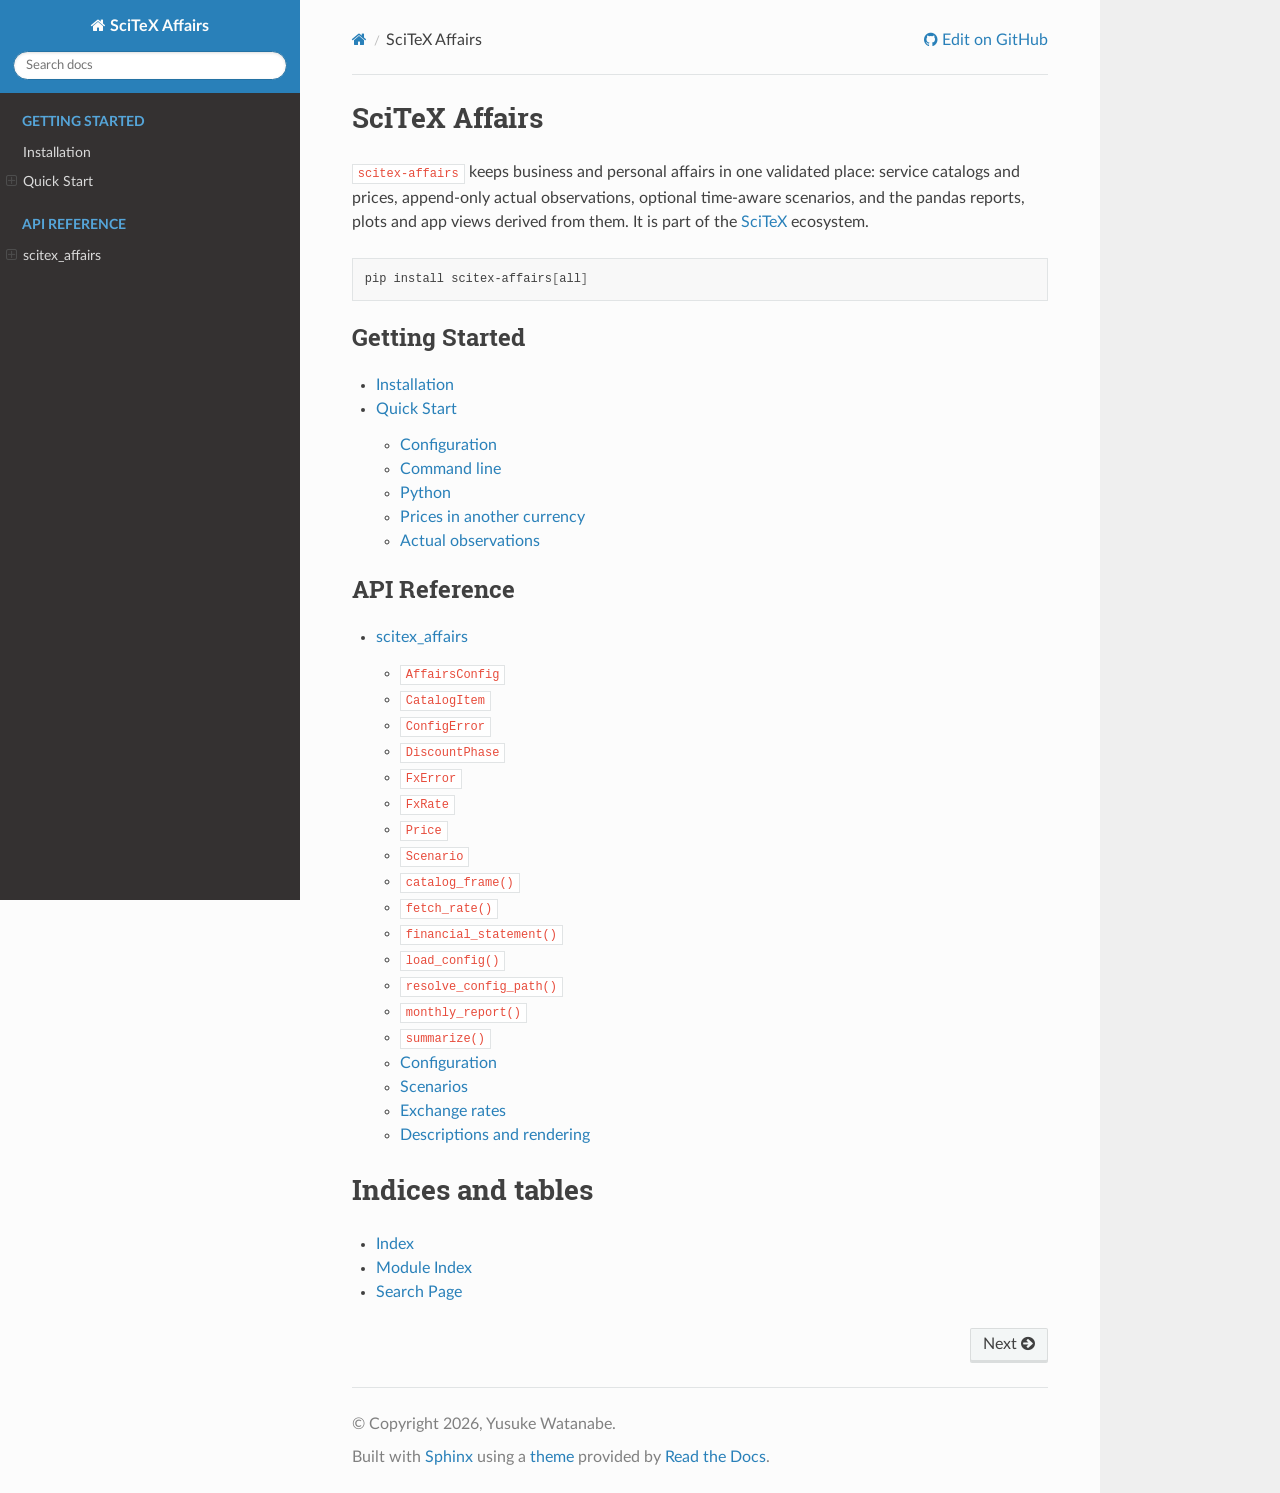
==== commit 6c7502fa: "feat(fx): prices in another currency at a live, disclosed rate price.currency + fx.provider: monthly" ====
--- a/src/scitex_affairs/_sphinx_html/index.html
+++ b/src/scitex_affairs/_sphinx_html/index.html
@@ -51,6 +51,7 @@
 <li class="toctree-l2"><a class="reference internal" href="quickstart.html#configuration">Configuration</a></li>
 <li class="toctree-l2"><a class="reference internal" href="quickstart.html#command-line">Command line</a></li>
 <li class="toctree-l2"><a class="reference internal" href="quickstart.html#python">Python</a></li>
+<li class="toctree-l2"><a class="reference internal" href="quickstart.html#prices-in-another-currency">Prices in another currency</a></li>
 <li class="toctree-l2"><a class="reference internal" href="quickstart.html#actual-observations">Actual observations</a></li>
 </ul>
 </li>
@@ -67,6 +68,7 @@
 <li class="toctree-l3"><a class="reference internal" href="api/scitex_affairs.html#scitex_affairs.AffairsConfig.scenarios"><code class="docutils literal notranslate"><span class="pre">AffairsConfig.scenarios</span></code></a></li>
 <li class="toctree-l3"><a class="reference internal" href="api/scitex_affairs.html#scitex_affairs.AffairsConfig.pricing_policies"><code class="docutils literal notranslate"><span class="pre">AffairsConfig.pricing_policies</span></code></a></li>
 <li class="toctree-l3"><a class="reference internal" href="api/scitex_affairs.html#scitex_affairs.AffairsConfig.sources"><code class="docutils literal notranslate"><span class="pre">AffairsConfig.sources</span></code></a></li>
+<li class="toctree-l3"><a class="reference internal" href="api/scitex_affairs.html#scitex_affairs.AffairsConfig.fx"><code class="docutils literal notranslate"><span class="pre">AffairsConfig.fx</span></code></a></li>
 <li class="toctree-l3"><a class="reference internal" href="api/scitex_affairs.html#scitex_affairs.AffairsConfig.from_mapping"><code class="docutils literal notranslate"><span class="pre">AffairsConfig.from_mapping()</span></code></a></li>
 </ul>
 </li>
@@ -94,6 +96,17 @@
 <li class="toctree-l3"><a class="reference internal" href="api/scitex_affairs.html#scitex_affairs.DiscountPhase.contains"><code class="docutils literal notranslate"><span class="pre">DiscountPhase.contains()</span></code></a></li>
 </ul>
 </li>
+<li class="toctree-l2"><a class="reference internal" href="api/scitex_affairs.html#scitex_affairs.FxError"><code class="docutils literal notranslate"><span class="pre">FxError</span></code></a></li>
+<li class="toctree-l2"><a class="reference internal" href="api/scitex_affairs.html#scitex_affairs.FxRate"><code class="docutils literal notranslate"><span class="pre">FxRate</span></code></a><ul>
+<li class="toctree-l3"><a class="reference internal" href="api/scitex_affairs.html#scitex_affairs.FxRate.base"><code class="docutils literal notranslate"><span class="pre">FxRate.base</span></code></a></li>
+<li class="toctree-l3"><a class="reference internal" href="api/scitex_affairs.html#scitex_affairs.FxRate.quote"><code class="docutils literal notranslate"><span class="pre">FxRate.quote</span></code></a></li>
+<li class="toctree-l3"><a class="reference internal" href="api/scitex_affairs.html#scitex_affairs.FxRate.rate"><code class="docutils literal notranslate"><span class="pre">FxRate.rate</span></code></a></li>
+<li class="toctree-l3"><a class="reference internal" href="api/scitex_affairs.html#scitex_affairs.FxRate.as_of"><code class="docutils literal notranslate"><span class="pre">FxRate.as_of</span></code></a></li>
+<li class="toctree-l3"><a class="reference internal" href="api/scitex_affairs.html#scitex_affairs.FxRate.source"><code class="docutils literal notranslate"><span class="pre">FxRate.source</span></code></a></li>
+<li class="toctree-l3"><a class="reference internal" href="api/scitex_affairs.html#scitex_affairs.FxRate.retrieved_at"><code class="docutils literal notranslate"><span class="pre">FxRate.retrieved_at</span></code></a></li>
+<li class="toctree-l3"><a class="reference internal" href="api/scitex_affairs.html#scitex_affairs.FxRate.source_label"><code class="docutils literal notranslate"><span class="pre">FxRate.source_label</span></code></a></li>
+</ul>
+</li>
 <li class="toctree-l2"><a class="reference internal" href="api/scitex_affairs.html#scitex_affairs.Price"><code class="docutils literal notranslate"><span class="pre">Price</span></code></a><ul>
 <li class="toctree-l3"><a class="reference internal" href="api/scitex_affairs.html#scitex_affairs.Price.amount"><code class="docutils literal notranslate"><span class="pre">Price.amount</span></code></a></li>
 <li class="toctree-l3"><a class="reference internal" href="api/scitex_affairs.html#scitex_affairs.Price.interval"><code class="docutils literal notranslate"><span class="pre">Price.interval</span></code></a></li>
@@ -104,6 +117,7 @@
 <li class="toctree-l3"><a class="reference internal" href="api/scitex_affairs.html#scitex_affairs.Price.markup_percent"><code class="docutils literal notranslate"><span class="pre">Price.markup_percent</span></code></a></li>
 <li class="toctree-l3"><a class="reference internal" href="api/scitex_affairs.html#scitex_affairs.Price.policy"><code class="docutils literal notranslate"><span class="pre">Price.policy</span></code></a></li>
 <li class="toctree-l3"><a class="reference internal" href="api/scitex_affairs.html#scitex_affairs.Price.discount_schedule"><code class="docutils literal notranslate"><span class="pre">Price.discount_schedule</span></code></a></li>
+<li class="toctree-l3"><a class="reference internal" href="api/scitex_affairs.html#scitex_affairs.Price.currency"><code class="docutils literal notranslate"><span class="pre">Price.currency</span></code></a></li>
 <li class="toctree-l3"><a class="reference internal" href="api/scitex_affairs.html#scitex_affairs.Price.from_mapping"><code class="docutils literal notranslate"><span class="pre">Price.from_mapping()</span></code></a></li>
 <li class="toctree-l3"><a class="reference internal" href="api/scitex_affairs.html#scitex_affairs.Price.amount_on"><code class="docutils literal notranslate"><span class="pre">Price.amount_on()</span></code></a></li>
 </ul>
@@ -119,6 +133,7 @@
 </ul>
 </li>
 <li class="toctree-l2"><a class="reference internal" href="api/scitex_affairs.html#scitex_affairs.catalog_frame"><code class="docutils literal notranslate"><span class="pre">catalog_frame()</span></code></a></li>
+<li class="toctree-l2"><a class="reference internal" href="api/scitex_affairs.html#scitex_affairs.fetch_rate"><code class="docutils literal notranslate"><span class="pre">fetch_rate()</span></code></a></li>
 <li class="toctree-l2"><a class="reference internal" href="api/scitex_affairs.html#scitex_affairs.financial_statement"><code class="docutils literal notranslate"><span class="pre">financial_statement()</span></code></a></li>
 <li class="toctree-l2"><a class="reference internal" href="api/scitex_affairs.html#scitex_affairs.load_config"><code class="docutils literal notranslate"><span class="pre">load_config()</span></code></a></li>
 <li class="toctree-l2"><a class="reference internal" href="api/scitex_affairs.html#scitex_affairs.resolve_config_path"><code class="docutils literal notranslate"><span class="pre">resolve_config_path()</span></code></a></li>
@@ -145,6 +160,7 @@
 <li class="toctree-l4"><a class="reference internal" href="api/scitex_affairs.html#scitex_affairs.config.Price.markup_percent"><code class="docutils literal notranslate"><span class="pre">Price.markup_percent</span></code></a></li>
 <li class="toctree-l4"><a class="reference internal" href="api/scitex_affairs.html#scitex_affairs.config.Price.policy"><code class="docutils literal notranslate"><span class="pre">Price.policy</span></code></a></li>
 <li class="toctree-l4"><a class="reference internal" href="api/scitex_affairs.html#scitex_affairs.config.Price.discount_schedule"><code class="docutils literal notranslate"><span class="pre">Price.discount_schedule</span></code></a></li>
+<li class="toctree-l4"><a class="reference internal" href="api/scitex_affairs.html#scitex_affairs.config.Price.currency"><code class="docutils literal notranslate"><span class="pre">Price.currency</span></code></a></li>
 <li class="toctree-l4"><a class="reference internal" href="api/scitex_affairs.html#scitex_affairs.config.Price.from_mapping"><code class="docutils literal notranslate"><span class="pre">Price.from_mapping()</span></code></a></li>
 <li class="toctree-l4"><a class="reference internal" href="api/scitex_affairs.html#scitex_affairs.config.Price.amount_on"><code class="docutils literal notranslate"><span class="pre">Price.amount_on()</span></code></a></li>
 </ul>
@@ -182,6 +198,7 @@
 <li class="toctree-l4"><a class="reference internal" href="api/scitex_affairs.html#scitex_affairs.config.AffairsConfig.scenarios"><code class="docutils literal notranslate"><span class="pre">AffairsConfig.scenarios</span></code></a></li>
 <li class="toctree-l4"><a class="reference internal" href="api/scitex_affairs.html#scitex_affairs.config.AffairsConfig.pricing_policies"><code class="docutils literal notranslate"><span class="pre">AffairsConfig.pricing_policies</span></code></a></li>
 <li class="toctree-l4"><a class="reference internal" href="api/scitex_affairs.html#scitex_affairs.config.AffairsConfig.sources"><code class="docutils literal notranslate"><span class="pre">AffairsConfig.sources</span></code></a></li>
+<li class="toctree-l4"><a class="reference internal" href="api/scitex_affairs.html#scitex_affairs.config.AffairsConfig.fx"><code class="docutils literal notranslate"><span class="pre">AffairsConfig.fx</span></code></a></li>
 <li class="toctree-l4"><a class="reference internal" href="api/scitex_affairs.html#scitex_affairs.config.AffairsConfig.from_mapping"><code class="docutils literal notranslate"><span class="pre">AffairsConfig.from_mapping()</span></code></a></li>
 </ul>
 </li>
@@ -191,6 +208,24 @@
 </li>
 <li class="toctree-l2"><a class="reference internal" href="api/scitex_affairs.html#module-scitex_affairs.scenario">Scenarios</a><ul>
 <li class="toctree-l3"><a class="reference internal" href="api/scitex_affairs.html#scitex_affairs.scenario.monthly_report"><code class="docutils literal notranslate"><span class="pre">monthly_report()</span></code></a></li>
+</ul>
+</li>
+<li class="toctree-l2"><a class="reference internal" href="api/scitex_affairs.html#module-scitex_affairs.fx">Exchange rates</a><ul>
+<li class="toctree-l3"><a class="reference internal" href="api/scitex_affairs.html#scitex_affairs.fx.PROVIDERS"><code class="docutils literal notranslate"><span class="pre">PROVIDERS</span></code></a></li>
+<li class="toctree-l3"><a class="reference internal" href="api/scitex_affairs.html#scitex_affairs.fx.Opener"><code class="docutils literal notranslate"><span class="pre">Opener</span></code></a></li>
+<li class="toctree-l3"><a class="reference internal" href="api/scitex_affairs.html#scitex_affairs.fx.FxError"><code class="docutils literal notranslate"><span class="pre">FxError</span></code></a></li>
+<li class="toctree-l3"><a class="reference internal" href="api/scitex_affairs.html#scitex_affairs.fx.FxRate"><code class="docutils literal notranslate"><span class="pre">FxRate</span></code></a><ul>
+<li class="toctree-l4"><a class="reference internal" href="api/scitex_affairs.html#scitex_affairs.fx.FxRate.base"><code class="docutils literal notranslate"><span class="pre">FxRate.base</span></code></a></li>
+<li class="toctree-l4"><a class="reference internal" href="api/scitex_affairs.html#scitex_affairs.fx.FxRate.quote"><code class="docutils literal notranslate"><span class="pre">FxRate.quote</span></code></a></li>
+<li class="toctree-l4"><a class="reference internal" href="api/scitex_affairs.html#scitex_affairs.fx.FxRate.rate"><code class="docutils literal notranslate"><span class="pre">FxRate.rate</span></code></a></li>
+<li class="toctree-l4"><a class="reference internal" href="api/scitex_affairs.html#scitex_affairs.fx.FxRate.as_of"><code class="docutils literal notranslate"><span class="pre">FxRate.as_of</span></code></a></li>
+<li class="toctree-l4"><a class="reference internal" href="api/scitex_affairs.html#scitex_affairs.fx.FxRate.source"><code class="docutils literal notranslate"><span class="pre">FxRate.source</span></code></a></li>
+<li class="toctree-l4"><a class="reference internal" href="api/scitex_affairs.html#scitex_affairs.fx.FxRate.retrieved_at"><code class="docutils literal notranslate"><span class="pre">FxRate.retrieved_at</span></code></a></li>
+<li class="toctree-l4"><a class="reference internal" href="api/scitex_affairs.html#scitex_affairs.fx.FxRate.source_label"><code class="docutils literal notranslate"><span class="pre">FxRate.source_label</span></code></a></li>
+</ul>
+</li>
+<li class="toctree-l3"><a class="reference internal" href="api/scitex_affairs.html#scitex_affairs.fx.fetch_rate"><code class="docutils literal notranslate"><span class="pre">fetch_rate()</span></code></a></li>
+<li class="toctree-l3"><a class="reference internal" href="api/scitex_affairs.html#scitex_affairs.fx.disclosure"><code class="docutils literal notranslate"><span class="pre">disclosure()</span></code></a></li>
 </ul>
 </li>
 <li class="toctree-l2"><a class="reference internal" href="api/scitex_affairs.html#module-scitex_affairs.describe">Descriptions and rendering</a><ul>
@@ -246,6 +281,7 @@
 <li class="toctree-l2"><a class="reference internal" href="quickstart.html#configuration">Configuration</a></li>
 <li class="toctree-l2"><a class="reference internal" href="quickstart.html#command-line">Command line</a></li>
 <li class="toctree-l2"><a class="reference internal" href="quickstart.html#python">Python</a></li>
+<li class="toctree-l2"><a class="reference internal" href="quickstart.html#prices-in-another-currency">Prices in another currency</a></li>
 <li class="toctree-l2"><a class="reference internal" href="quickstart.html#actual-observations">Actual observations</a></li>
 </ul>
 </li>
@@ -259,9 +295,12 @@
 <li class="toctree-l2"><a class="reference internal" href="api/scitex_affairs.html#scitex_affairs.CatalogItem"><code class="docutils literal notranslate"><span class="pre">CatalogItem</span></code></a></li>
 <li class="toctree-l2"><a class="reference internal" href="api/scitex_affairs.html#scitex_affairs.ConfigError"><code class="docutils literal notranslate"><span class="pre">ConfigError</span></code></a></li>
 <li class="toctree-l2"><a class="reference internal" href="api/scitex_affairs.html#scitex_affairs.DiscountPhase"><code class="docutils literal notranslate"><span class="pre">DiscountPhase</span></code></a></li>
+<li class="toctree-l2"><a class="reference internal" href="api/scitex_affairs.html#scitex_affairs.FxError"><code class="docutils literal notranslate"><span class="pre">FxError</span></code></a></li>
+<li class="toctree-l2"><a class="reference internal" href="api/scitex_affairs.html#scitex_affairs.FxRate"><code class="docutils literal notranslate"><span class="pre">FxRate</span></code></a></li>
 <li class="toctree-l2"><a class="reference internal" href="api/scitex_affairs.html#scitex_affairs.Price"><code class="docutils literal notranslate"><span class="pre">Price</span></code></a></li>
 <li class="toctree-l2"><a class="reference internal" href="api/scitex_affairs.html#scitex_affairs.Scenario"><code class="docutils literal notranslate"><span class="pre">Scenario</span></code></a></li>
 <li class="toctree-l2"><a class="reference internal" href="api/scitex_affairs.html#scitex_affairs.catalog_frame"><code class="docutils literal notranslate"><span class="pre">catalog_frame()</span></code></a></li>
+<li class="toctree-l2"><a class="reference internal" href="api/scitex_affairs.html#scitex_affairs.fetch_rate"><code class="docutils literal notranslate"><span class="pre">fetch_rate()</span></code></a></li>
 <li class="toctree-l2"><a class="reference internal" href="api/scitex_affairs.html#scitex_affairs.financial_statement"><code class="docutils literal notranslate"><span class="pre">financial_statement()</span></code></a></li>
 <li class="toctree-l2"><a class="reference internal" href="api/scitex_affairs.html#scitex_affairs.load_config"><code class="docutils literal notranslate"><span class="pre">load_config()</span></code></a></li>
 <li class="toctree-l2"><a class="reference internal" href="api/scitex_affairs.html#scitex_affairs.resolve_config_path"><code class="docutils literal notranslate"><span class="pre">resolve_config_path()</span></code></a></li>
@@ -269,6 +308,7 @@
 <li class="toctree-l2"><a class="reference internal" href="api/scitex_affairs.html#scitex_affairs.summarize"><code class="docutils literal notranslate"><span class="pre">summarize()</span></code></a></li>
 <li class="toctree-l2"><a class="reference internal" href="api/scitex_affairs.html#module-scitex_affairs.config">Configuration</a></li>
 <li class="toctree-l2"><a class="reference internal" href="api/scitex_affairs.html#module-scitex_affairs.scenario">Scenarios</a></li>
+<li class="toctree-l2"><a class="reference internal" href="api/scitex_affairs.html#module-scitex_affairs.fx">Exchange rates</a></li>
 <li class="toctree-l2"><a class="reference internal" href="api/scitex_affairs.html#module-scitex_affairs.describe">Descriptions and rendering</a></li>
 </ul>
 </li>
